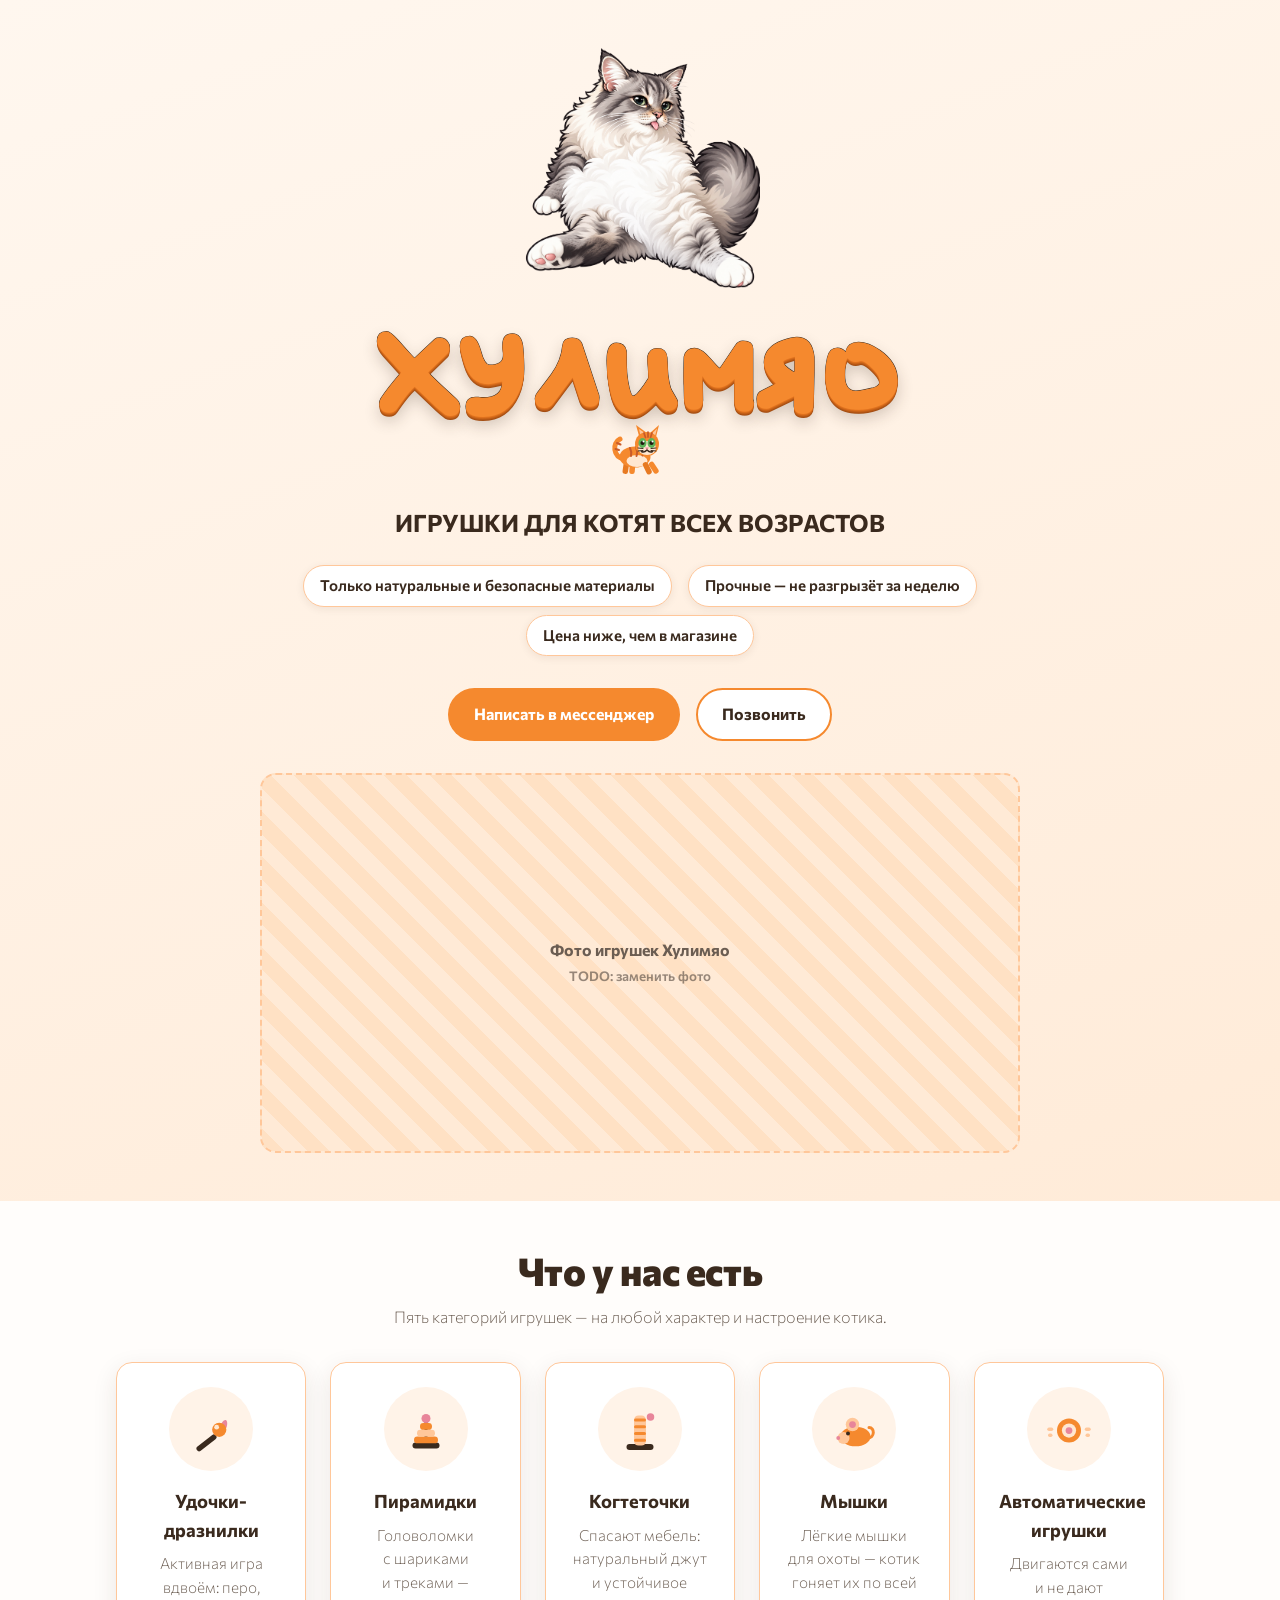
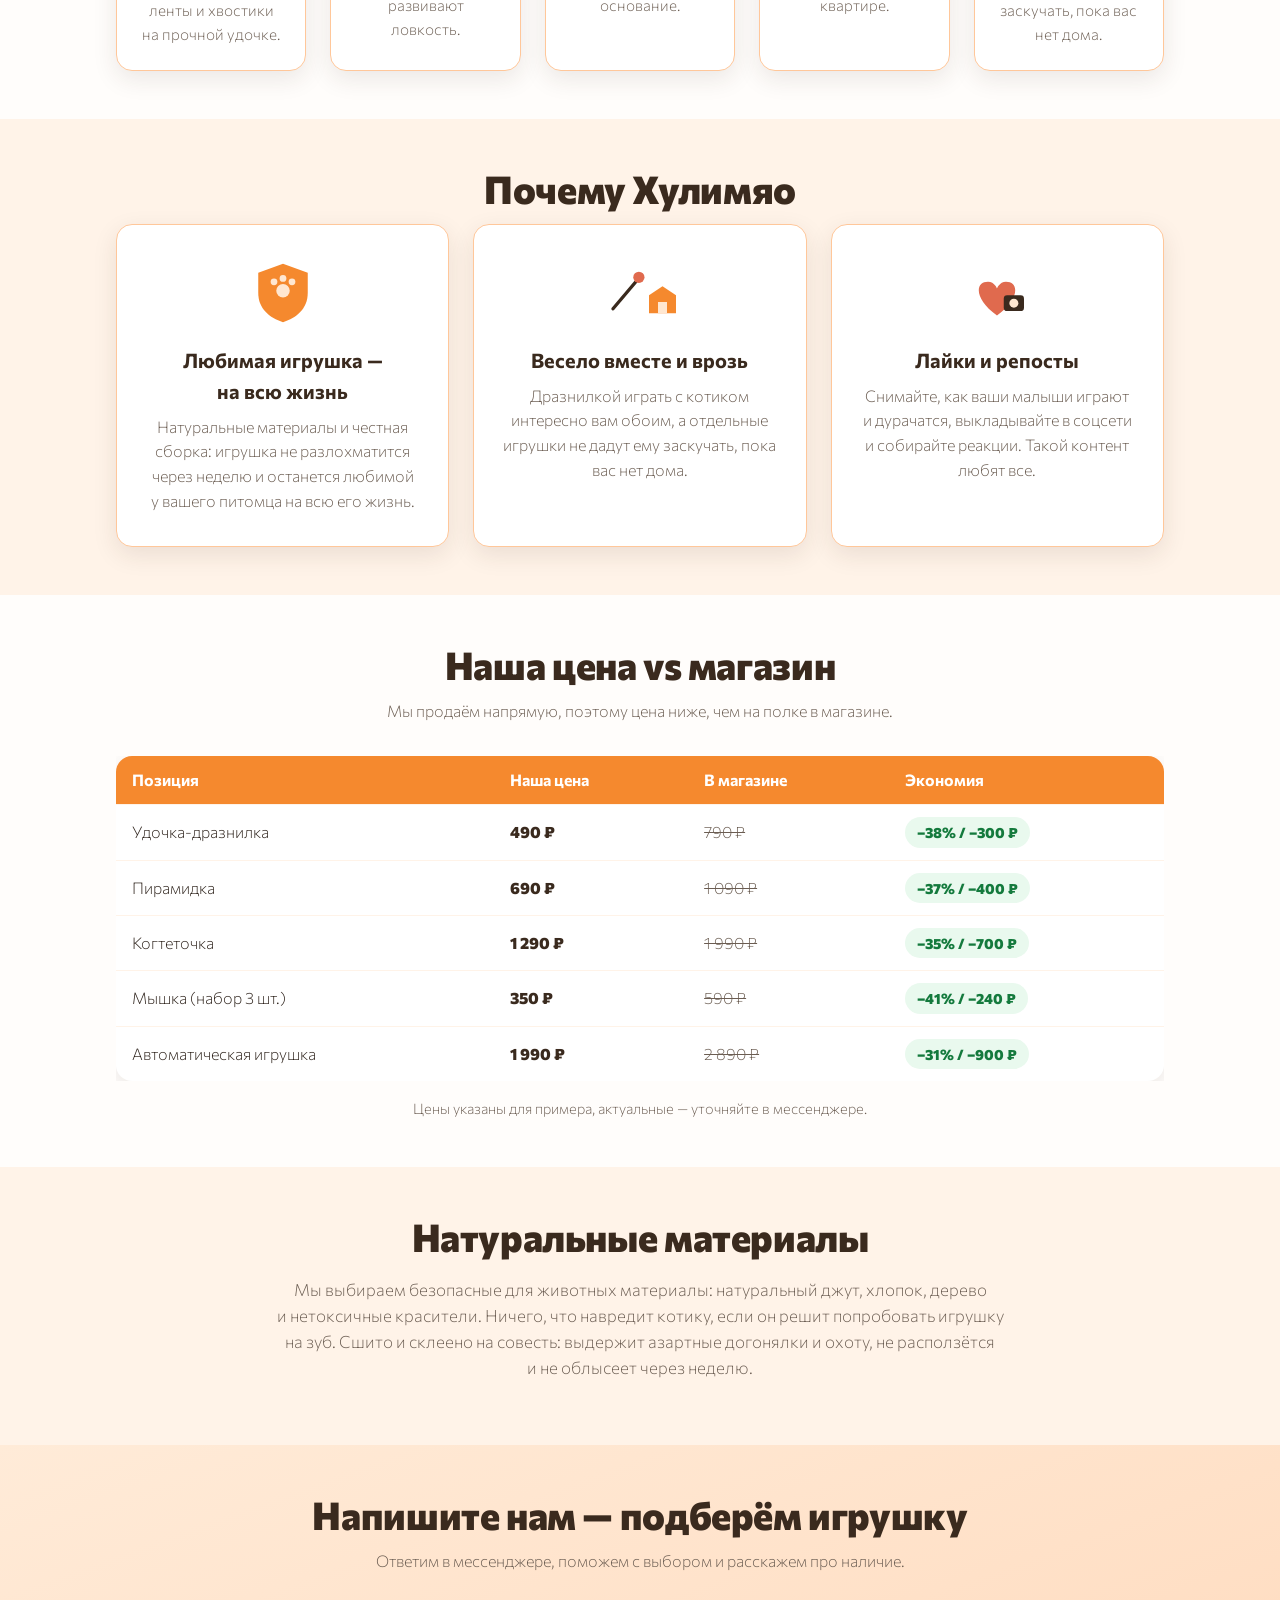
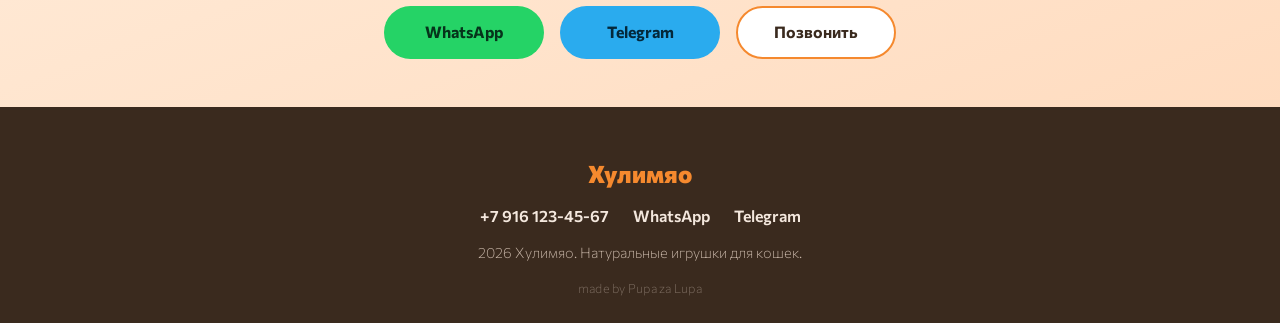
==== landing/index.html @ ea08b177 "Лендинг: чинка моргания, тексты, стильные иконки игрушек - Моргание котёнка: перевожу глаза на trans" ====
<!DOCTYPE html>
<html lang="ru">
<head>
  <meta charset="UTF-8">
  <meta name="viewport" content="width=device-width, initial-scale=1.0">
  <title>Хулимяо — натуральные игрушки для кошек</title>
  <meta name="description" content="Хулимяо — игрушки для кошек из натуральных материалов: прочные, безопасные и дешевле, чем в магазине.">
  <link rel="preconnect" href="https://fonts.googleapis.com">
  <link rel="preconnect" href="https://fonts.gstatic.com" crossorigin>
  <!-- Google Fonts с обязательным фолбэком в CSS. Если не загрузятся — вёрстка не ломается.
       Commissioner — основной текст сайта: база ExtraLight (200), плюс
       400/600/700/800 для кнопок, заголовков, бейджей и фолбэка логотипа
       (иерархия; 800 уже используется в стилях — грузим настоящий вес, а не
       фейк-болд). Полная кириллица.
       Шрифт логотипа (Overdoze Sans) самохостится через @font-face в styles.css. -->
  <link href="https://fonts.googleapis.com/css2?family=Commissioner:wght@200;400;600;700;800&display=swap" rel="stylesheet">
  <link rel="stylesheet" href="styles.css">
</head>
<body>

  <!-- ==================== HEADER / HERO ==================== -->
  <header class="hero" id="top">
    <div class="container">

      <!-- Логотип: знак-кот (SVG) над названием, по центру, вверху.
           Серо-белый пушистый длинношёрстный кот по мотивам фото:
           зелёные глаза, розовый нос, язычок, пушистый хвост. -->
      <a class="logo" href="#top" aria-label="Хулимяо, на главную">
        <img class="logo-mark" src="assets/logo.png"
             alt="Хулимяо — пушистый кот" width="240" height="240">
        <!-- Визуально капсом делает text-transform в CSS; в DOM — обычный
             регистр, чтобы скринридеры читали слово, а не по буквам. -->
        <h1 class="logo-word">Хулимяо</h1>
      </a>

      <p class="hero__lead">Игрушки для&nbsp;котят всех возрастов</p>

      <ul class="hero__usp" aria-label="Наши преимущества">
        <li>Только натуральные и&nbsp;безопасные материалы</li>
        <li>Прочные&nbsp;— не&nbsp;разгрызёт за&nbsp;неделю</li>
        <li>Цена ниже, чем в&nbsp;магазине</li>
      </ul>

      <div class="cta-row">
        <!-- Базовый href — рабочий фолбэк; JS добавит префилл-текст из CONTACTS. -->
        <a class="btn btn--primary" data-contact="whatsapp"
           href="https://wa.me/79161234567"
           target="_blank" rel="noopener noreferrer">Написать в&nbsp;мессенджер</a>
        <a class="btn btn--ghost" data-contact="phone" href="tel:+79161234567">Позвонить</a>
      </div>

      <!-- Визуал-плейсхолдер. TODO: заменить фото -->
      <div class="hero__visual" role="img" aria-label="Фото игрушек Хулимяо (плейсхолдер)">
        <span>Фото игрушек Хулимяо<br><small>TODO: заменить фото</small></span>
      </div>

    </div>
  </header>

  <main>

    <!-- ==================== КАТЕГОРИИ ==================== -->
    <section id="categories" class="section">
      <div class="container">
        <h2 class="section__title">Что у&nbsp;нас есть</h2>
        <p class="section__lead">Пять категорий игрушек&nbsp;— на&nbsp;любой характер и&nbsp;настроение котика.</p>

        <div class="cards">
          <article class="card">
            <div class="card__media" role="img" aria-label="Удочки-дразнилки (плейсхолдер)">
              <svg viewBox="0 0 64 64" aria-hidden="true" focusable="false">
                <!-- рукоять-удочка -->
                <rect x="10" y="47" width="32" height="7" rx="3.5" fill="#3A2A1E" transform="rotate(-38 26 50.5)"/>
                <!-- пёрышко -->
                <path d="M43 32 C47 17 56 16 53 29 C51 35 46 35 43 32 Z" fill="#E8859A"/>
                <!-- пушистый помпон -->
                <circle cx="43" cy="33" r="9.5" fill="#F5892E"/>
                <circle cx="39.5" cy="29.5" r="3.2" fill="#FFE7D1"/>
              </svg>
            </div>
            <h3 class="card__title">Удочки-дразнилки</h3>
            <p class="card__text">Активная игра вдвоём: перо, ленты и&nbsp;хвостики на&nbsp;прочной удочке.</p>
          </article>

          <article class="card">
            <div class="card__media" role="img" aria-label="Пирамидки (плейсхолдер)">
              <svg viewBox="0 0 64 64" aria-hidden="true" focusable="false">
                <!-- основание и штырёк -->
                <rect x="14" y="50" width="36" height="8" rx="4" fill="#3A2A1E"/>
                <rect x="30" y="16" width="4" height="36" rx="2" fill="#3A2A1E"/>
                <!-- кольца снизу вверх -->
                <rect x="16" y="42" width="32" height="9" rx="4.5" fill="#F5892E"/>
                <rect x="20" y="33" width="24" height="9" rx="4.5" fill="#FFC79A"/>
                <rect x="24" y="24" width="16" height="9" rx="4.5" fill="#F5892E"/>
                <!-- шарик-макушка -->
                <circle cx="32" cy="18" r="6" fill="#E8859A"/>
              </svg>
            </div>
            <h3 class="card__title">Пирамидки</h3>
            <p class="card__text">Головоломки с&nbsp;шариками и&nbsp;треками&nbsp;— развивают ловкость.</p>
          </article>

          <article class="card">
            <div class="card__media" role="img" aria-label="Когтеточки (плейсхолдер)">
              <svg viewBox="0 0 64 64" aria-hidden="true" focusable="false">
                <!-- основание -->
                <rect x="14" y="52" width="36" height="8" rx="4" fill="#3A2A1E"/>
                <!-- столбик -->
                <rect x="24" y="14" width="16" height="40" rx="6" fill="#FFC79A"/>
                <!-- обмотка джутом -->
                <rect x="24" y="18" width="16" height="4" rx="2" fill="#F5892E"/>
                <rect x="24" y="27" width="16" height="4" rx="2" fill="#F5892E"/>
                <rect x="24" y="36" width="16" height="4" rx="2" fill="#F5892E"/>
                <rect x="24" y="45" width="16" height="4" rx="2" fill="#F5892E"/>
                <!-- игрушка-шарик сверху -->
                <circle cx="46" cy="16" r="5" fill="#E8859A"/>
              </svg>
            </div>
            <h3 class="card__title">Когтеточки</h3>
            <p class="card__text">Спасают мебель: натуральный джут и&nbsp;устойчивое основание.</p>
          </article>

          <article class="card">
            <div class="card__media" role="img" aria-label="Мышки (плейсхолдер)">
              <svg viewBox="0 0 64 64" aria-hidden="true" focusable="false">
                <!-- хвост -->
                <path d="M50 44 C60 44 60 30 52 30" fill="none" stroke="#F5892E" stroke-width="4" stroke-linecap="round"/>
                <!-- тельце -->
                <ellipse cx="34" cy="42" rx="20" ry="13" fill="#F5892E"/>
                <!-- мордочка -->
                <circle cx="18" cy="44" r="8" fill="#FFC79A"/>
                <!-- ушко -->
                <circle cx="30" cy="26" r="9" fill="#FFC79A"/>
                <circle cx="30" cy="26" r="4.5" fill="#E8859A"/>
                <!-- глаз и нос -->
                <circle cx="24" cy="38" r="2.6" fill="#3A2A1E"/>
                <circle cx="11" cy="44" r="2.6" fill="#E8859A"/>
              </svg>
            </div>
            <h3 class="card__title">Мышки</h3>
            <p class="card__text">Лёгкие мышки для&nbsp;охоты&nbsp;— котик гоняет их&nbsp;по&nbsp;всей квартире.</p>
          </article>

          <article class="card">
            <div class="card__media" role="img" aria-label="Автоматические игрушки (плейсхолдер)">
              <svg viewBox="0 0 64 64" aria-hidden="true" focusable="false">
                <!-- линии движения слева и справа — диск в центре -->
                <rect x="3" y="30" width="8" height="4.5" rx="2.25" fill="#FFC79A"/>
                <rect x="4" y="38" width="6" height="4.5" rx="2.25" fill="#FFC79A"/>
                <rect x="53" y="30" width="8" height="4.5" rx="2.25" fill="#FFC79A"/>
                <rect x="54" y="38" width="6" height="4.5" rx="2.25" fill="#FFC79A"/>
                <!-- самокатный диск с кнопкой -->
                <circle cx="32" cy="34" r="16" fill="#F5892E"/>
                <circle cx="32" cy="34" r="9.5" fill="#FFE7D1"/>
                <circle cx="32" cy="34" r="4.5" fill="#E8859A"/>
              </svg>
            </div>
            <h3 class="card__title">Автоматические игрушки</h3>
            <p class="card__text">Двигаются сами и&nbsp;не&nbsp;дают заскучать, пока вас нет дома.</p>
          </article>
        </div>
      </div>
    </section>

    <!-- ==================== ПОЧЕМУ ХУЛИМЯО (УТП) ==================== -->
    <section id="usp" class="section section--tint">
      <div class="container">
        <h2 class="section__title">Почему Хулимяо</h2>

        <div class="why-cards">
          <article class="why-card">
            <div class="why-card__icon" role="img" aria-label="Щит с лапкой (плейсхолдер)">
              <svg viewBox="0 0 64 64" aria-hidden="true" focusable="false">
                <path d="M32 6 L54 14 V32 C54 46 44 54 32 58 C20 54 10 46 10 32 V14 Z" fill="#F5892E"/>
                <circle cx="32" cy="30" r="6" fill="#FFE7D1"/>
                <circle cx="24" cy="22" r="3" fill="#FFE7D1"/>
                <circle cx="32" cy="19" r="3" fill="#FFE7D1"/>
                <circle cx="40" cy="22" r="3" fill="#FFE7D1"/>
              </svg>
            </div>
            <h3 class="why-card__title">Любимая игрушка&nbsp;— на&nbsp;всю жизнь</h3>
            <p class="why-card__text">Натуральные материалы и&nbsp;честная сборка: игрушка не&nbsp;разлохматится через неделю и&nbsp;останется любимой у&nbsp;вашего питомца на&nbsp;всю его жизнь.</p>
          </article>

          <article class="why-card">
            <div class="why-card__icon" role="img" aria-label="Удочка и домик (плейсхолдер)">
              <svg viewBox="0 0 64 64" aria-hidden="true" focusable="false">
                <line x1="8" y1="46" x2="30" y2="20" stroke="#3A2A1E" stroke-width="3" stroke-linecap="round"/>
                <circle cx="31" cy="18" r="5" fill="#E06A4E"/>
                <path d="M40 50 V34 L52 26 L64 34 V50 Z" fill="#F5892E"/>
                <rect x="48" y="40" width="8" height="10" fill="#FFE7D1"/>
              </svg>
            </div>
            <h3 class="why-card__title">Весело вместе и&nbsp;врозь</h3>
            <p class="why-card__text">Дразнилкой играть с&nbsp;котиком интересно вам обоим, а&nbsp;отдельные игрушки не&nbsp;дадут ему заскучать, пока вас нет дома.</p>
          </article>

          <article class="why-card">
            <div class="why-card__icon" role="img" aria-label="Сердечко и камера (плейсхолдер)">
              <svg viewBox="0 0 64 64" aria-hidden="true" focusable="false">
                <path d="M32 52 C12 38 12 22 24 22 C30 22 32 28 32 28 C32 28 34 22 40 22 C52 22 52 38 32 52 Z" fill="#E06A4E"/>
                <rect x="38" y="34" width="18" height="14" rx="3" fill="#3A2A1E"/>
                <circle cx="47" cy="41" r="4" fill="#FFE7D1"/>
              </svg>
            </div>
            <h3 class="why-card__title">Лайки и&nbsp;репосты</h3>
            <p class="why-card__text">Снимайте, как ваши малыши играют и&nbsp;дурачатся, выкладывайте в&nbsp;соцсети и&nbsp;собирайте реакции. Такой контент любят все.</p>
          </article>
        </div>
      </div>
    </section>

    <!-- ==================== СРАВНЕНИЕ ЦЕН ==================== -->
    <section id="prices" class="section">
      <div class="container">
        <h2 class="section__title">Наша цена vs&nbsp;магазин</h2>
        <p class="section__lead">Мы&nbsp;продаём напрямую, поэтому цена ниже, чем на&nbsp;полке в&nbsp;магазине.</p>

        <div class="price-wrap">
          <table class="price-table" id="price-table">
            <thead>
              <tr>
                <th scope="col">Позиция</th>
                <th scope="col">Наша цена</th>
                <th scope="col">В&nbsp;магазине</th>
                <th scope="col">Экономия</th>
              </tr>
            </thead>
            <tbody id="price-body">
              <!-- Строки наполняет JS из массива PRICES -->
            </tbody>
          </table>
        </div>

        <!-- Приписку легко убрать одной строкой, когда цены подтвердят. TODO: подтвердить цены -->
        <p class="price-note" id="price-note">Цены указаны для&nbsp;примера, актуальные&nbsp;— уточняйте в&nbsp;мессенджере.</p>
      </div>
    </section>

    <!-- ==================== ДОВЕРИЕ / МАТЕРИАЛЫ ==================== -->
    <section id="about" class="section section--tint">
      <div class="container about">
        <h2 class="section__title">Натуральные материалы</h2>
        <p class="about__text">Мы&nbsp;выбираем безопасные для&nbsp;животных материалы: натуральный джут, хлопок, дерево и&nbsp;нетоксичные красители. Ничего, что&nbsp;навредит котику, если он&nbsp;решит попробовать игрушку на&nbsp;зуб. Сшито и&nbsp;склеено на&nbsp;совесть: выдержит азартные догонялки и&nbsp;охоту, не&nbsp;расползётся и&nbsp;не&nbsp;облысеет через неделю.</p>
      </div>
    </section>

    <!-- ==================== КОНТАКТЫ / ФИНАЛЬНЫЙ CTA ==================== -->
    <section id="contacts" class="section section--cta">
      <div class="container">
        <h2 class="section__title">Напишите нам&nbsp;— подберём игрушку</h2>
        <p class="section__lead">Ответим в&nbsp;мессенджере, поможем с&nbsp;выбором и&nbsp;расскажем про&nbsp;наличие.</p>

        <div class="cta-row cta-row--big">
          <a class="btn btn--wa" data-contact="whatsapp"
             href="https://wa.me/79161234567"
             target="_blank" rel="noopener noreferrer">WhatsApp</a>
          <a class="btn btn--tg" data-contact="telegram"
             href="https://t.me/hulimyao" target="_blank" rel="noopener noreferrer">Telegram</a>
          <a class="btn btn--ghost" data-contact="phone" href="tel:+79161234567">Позвонить</a>
        </div>
      </div>
    </section>

  </main>

  <!-- ==================== ФУТЕР ==================== -->
  <footer class="footer">
    <div class="container">
      <p class="footer__brand">Хулимяо</p>
      <p class="footer__contacts">
        <a data-contact="phone" href="tel:+79161234567">+7&nbsp;916&nbsp;123-45-67</a>
        <a data-contact="whatsapp" href="https://wa.me/79161234567" target="_blank" rel="noopener noreferrer">WhatsApp</a>
        <a data-contact="telegram" href="https://t.me/hulimyao" target="_blank" rel="noopener noreferrer">Telegram</a>
      </p>
      <p class="footer__copy"><span id="footer-year">2026</span> Хулимяо. Натуральные игрушки для&nbsp;кошек.</p>
      <p class="footer__sign">made by Pupa za Lupa</p>
    </div>
  </footer>

  <!-- Мобильная липкая кнопка мессенджера (только на touch/узких экранах через CSS) -->
  <a class="fab" data-contact="whatsapp"
     href="https://wa.me/79161234567"
     target="_blank" rel="noopener noreferrer" aria-label="Написать в WhatsApp">
    <svg viewBox="0 0 24 24" aria-hidden="true" focusable="false" width="26" height="26">
      <path fill="currentColor" d="M12 2a10 10 0 0 0-8.6 15l-1.3 4.8 4.9-1.3A10 10 0 1 0 12 2Zm0 18a8 8 0 0 1-4.1-1.1l-.3-.2-2.9.8.8-2.8-.2-.3A8 8 0 1 1 12 20Zm4.4-5.9c-.2-.1-1.4-.7-1.6-.8-.2-.1-.4-.1-.5.1l-.7.9c-.1.2-.3.2-.5.1a6.5 6.5 0 0 1-3.2-2.8c-.2-.4.2-.4.6-1.2.1-.1 0-.3 0-.4l-.7-1.7c-.2-.5-.4-.4-.5-.4h-.5c-.2 0-.4.1-.7.3-.9.9-.9 2.2-.9 2.3.1 1.5 1.1 2.9 2.5 4a9 9 0 0 0 3.6 1.6c1.7.3 2.2 0 2.6-.2.4-.2 1.1-.9 1.2-1.3.1-.4.1-.7 0-.8l-.5-.3Z"/>
    </svg>
  </a>

  <!-- ==================== СЛОЙ КУРСОРА-ФИШКИ (декоративный) ==================== -->
  <div id="laser-dot" aria-hidden="true"></div>
  <div id="cat" aria-hidden="true">
    <!-- Риггованный котёнок: части — отдельные группы с собственными
         transform-origin (заданы в styles.css). Позу/движение частей задают
         @keyframes по классам состояния; флип — на .cat-svg, чтобы не
         конфликтовать с внутренними анимациями на .cat-rig. Котёнок по
         умолчанию смотрит вправо. -->
    <svg class="cat-svg" viewBox="0 0 120 120" width="60" height="60" aria-hidden="true" focusable="false">
      <g class="cat-rig">
        <!-- ХВОСТ (за телом), основание у корпуса -->
        <g class="cat-tail">
          <path d="M28 78 C6 74 4 46 20 38" stroke="#F5892E" stroke-width="10" fill="none" stroke-linecap="round"/>
          <path d="M14 46 l7 3 M11 58 l7 2" stroke="#C85A2A" stroke-width="4" fill="none" stroke-linecap="round"/>
        </g>

        <!-- ЗАДНИЕ ЛАПЫ (за телом) -->
        <rect class="cat-leg cat-leg--bl" x="28" y="82" width="11" height="26" rx="5" fill="#E77A22"/>
        <rect class="cat-leg cat-leg--br" x="40" y="82" width="11" height="26" rx="5" fill="#F5892E"/>

        <!-- ТЕЛО + кремовый живот + полоски -->
        <g class="cat-body">
          <ellipse cx="50" cy="74" rx="31" ry="21" fill="#F5892E"/>
          <ellipse cx="54" cy="82" rx="21" ry="12" fill="#FFE7D1"/>
          <path d="M40 56 q4 8 2 16 M52 54 q4 9 1 18 M64 56 q3 8 1 15"
                stroke="#C85A2A" stroke-width="4" fill="none" stroke-linecap="round"/>
        </g>

        <!-- ПЕРЕДНИЕ ЛАПЫ (перед телом) -->
        <rect class="cat-leg cat-leg--fl" x="62" y="82" width="11" height="26" rx="5" fill="#E77A22"/>
        <rect class="cat-leg cat-leg--fr" x="73" y="82" width="11" height="26" rx="5" fill="#F5892E"/>

        <!-- ГОЛОВА: уши, мордочка, глаза, нос, усы -->
        <g class="cat-head">
          <!-- уши -->
          <path d="M58 32 L52 10 L74 26 Z" fill="#F5892E"/>
          <path d="M80 26 L98 10 L92 34 Z" fill="#F5892E"/>
          <path d="M61 31 L58 18 L71 27 Z" fill="#FFC79A"/>
          <path d="M83 28 L94 17 L90 32 Z" fill="#FFC79A"/>
          <!-- череп -->
          <circle cx="74" cy="48" r="24" fill="#F5892E"/>
          <!-- полоски на лбу -->
          <path d="M68 26 l3 9 M76 24 l0 10 M84 26 l-3 9"
                stroke="#C85A2A" stroke-width="3.5" fill="none" stroke-linecap="round"/>
          <!-- кремовая мордочка -->
          <ellipse cx="74" cy="56" rx="18" ry="14" fill="#FFE7D1"/>
          <!-- глаза (зелёные), группа целиком мигает -->
          <g class="cat-eye cat-eye--l">
            <ellipse cx="65" cy="46" rx="8" ry="10" fill="#5FB35A"/>
            <circle cx="65" cy="46" r="4.2" fill="#20180F"/>
            <circle cx="67" cy="42.8" r="2" fill="#FFFFFF"/>
          </g>
          <g class="cat-eye cat-eye--r">
            <ellipse cx="83" cy="46" rx="8" ry="10" fill="#5FB35A"/>
            <circle cx="83" cy="46" r="4.2" fill="#20180F"/>
            <circle cx="85" cy="42.8" r="2" fill="#FFFFFF"/>
          </g>
          <!-- нос -->
          <path d="M70 55 L78 55 L74 60 Z" fill="#E8859A"/>
          <!-- пасть с улыбкой -->
          <path d="M74 60 q-6 6 -11 3 M74 60 q6 6 11 3"
                stroke="#3A2A1E" stroke-width="3" fill="none" stroke-linecap="round"/>
          <!-- усы -->
          <g stroke="#3A2A1E" stroke-width="2" stroke-linecap="round">
            <line x1="56" y1="56" x2="66" y2="57"/>
            <line x1="56" y1="62" x2="66" y2="61"/>
            <line x1="92" y1="56" x2="82" y2="57"/>
            <line x1="92" y1="62" x2="82" y2="61"/>
          </g>
        </g>
      </g>
    </svg>
  </div>

  <script src="script.js"></script>
</body>
</html>
---- landing/styles.css ----
/* ============================================================
   Хулимяо — стили лендинга
   Вид, раскладка, адаптив и декларативные (@keyframes) анимации.
   Координаты курсора/котёнка и переключение состояний — в script.js.
   ============================================================ */

:root {
  /* --- Палитра: единый оранжево-кремовый бренд, один акцент (--brand) --- */
  --brand: #F5892E;        /* рыжий бренда — единственный акцент */
  --brand-dark: #3A2A1E;   /* тёмный текст / обводки */
  --brand-nose: #E06A4E;
  --cream: #FFE7D1;
  --cream-2: #FFC79A;
  /* Тёплый кремовый градиент-рамп для hero и финального CTA */
  --cream-hi: #FFF7EF;
  --cream-mid: #FFEBD8;
  --cream-lo: #FFDCC0;
  --bg: #FFFDFB;
  --bg-tint: #FFF3E8;
  --text: #2B2019;
  --muted: #6B5D52;
  --white: #ffffff;

  /* --- Семантика: бейдж экономии + фирменные цвета мессенджеров --- */
  --success-bg: #E9F9EE;
  --success-ink: #147A3D;
  --wa: #25D366;
  --wa-ink: #06331B;
  --tg: #2AABEE;
  --tg-ink: #04283A;

  /* --- Цвета футера (на тёмном --brand-dark) --- */
  --footer-text: #F3E7DD;
  --footer-muted: #C8B6A8;
  --footer-faint: #7E6E62;

  /* --- Шкала радиусов --- */
  --radius-sm: 10px;
  --radius-md: 16px;   /* карточки, таблица, hero-визуал */
  --radius-pill: 999px;

  /* --- Мягкие тени (тёмная непрозрачность ≤0.12, ≤2 слоёв) --- */
  --shadow-sm: 0 2px 8px rgba(58, 42, 30, 0.08);
  --shadow-md: 0 8px 24px rgba(58, 42, 30, 0.10);
  --shadow-lg: 0 16px 40px rgba(58, 42, 30, 0.12);
  --shadow: var(--shadow-md);   /* совместимость со старыми ссылками */

  /* --- Шкала отступов 4/8/12/16/24/32/48 --- */
  --space-1: 4px;
  --space-2: 8px;
  --space-3: 12px;
  --space-4: 16px;
  --space-5: 24px;
  --space-6: 32px;
  --space-7: 48px;

  /* --- Переходы: конкретные свойства (без transition: all) --- */
  --transition-fast: 160ms ease-out;

  --max: 1080px;
  --font: "Commissioner", -apple-system, "Segoe UI", Roboto, sans-serif;
}

/* Логотип «Хулимяо» — самохостим Overdoze Sans (файл на месте:
   assets/fonts/overdozesans.otf). Кириллический фолбэк из .logo-word
   остаётся как страховка. */
@font-face {
  font-family: "Overdoze Sans";
  src: url("assets/fonts/overdozesans.otf") format("opentype");
  font-weight: 400 900;
  font-display: swap;
}

*, *::before, *::after { box-sizing: border-box; }

html { scroll-behavior: smooth; }

body {
  margin: 0;
  font-family: var(--font);
  font-weight: 200;              /* Commissioner ExtraLight — база */
  color: var(--text);
  background: var(--bg);
  line-height: 1.55;
  -webkit-font-smoothing: antialiased;
}

/* Скрываем нативный курсор только когда фича активна (класс ставит JS). */
body.cursor-fx { cursor: none; }
/* Внутри активной фичи интерактив тоже без системного курсора (котёнок рисует сам). */
body.cursor-fx a,
body.cursor-fx button { cursor: none; }

img, svg { max-width: 100%; }

a { color: inherit; }

/* Видимый фокус с клавиатуры для всех ссылок; оранжевый читается и на кремовом,
   и на тёмном фоне. Кнопки и футер уточняют цвет обводки ниже. */
a:focus-visible {
  outline: 3px solid var(--brand);
  outline-offset: 3px;
  border-radius: var(--radius-sm);
}

.container {
  width: 100%;
  max-width: var(--max);
  margin: 0 auto;
  padding: 0 var(--space-4);
}

/* ---------- Типографика заголовков ---------- */
h1, h2, h3 { text-wrap: balance; }
p { text-wrap: pretty; }

.section { padding: var(--space-7) 0; }
.section--tint { background: var(--bg-tint); }
.section__title {
  font-size: clamp(1.6rem, 4vw, 2.4rem);
  font-weight: 800;
  line-height: 1.15;
  letter-spacing: -0.01em;
  text-align: center;
  margin: 0 0 var(--space-3);
  color: var(--brand-dark);
}
.section__lead {
  text-align: center;
  color: var(--muted);
  max-width: 640px;
  margin: 0 auto var(--space-6);
}

/* ============================================================
   HERO / HEADER
   ============================================================ */
.hero {
  background: linear-gradient(160deg, var(--cream-hi) 0%, var(--cream-mid) 100%);
  padding: var(--space-7) 0;
  text-align: center;
}

.logo {
  display: flex;
  flex-direction: column;
  align-items: center;
  text-decoration: none;
  gap: var(--space-2);
  margin-bottom: var(--space-4);
}
/* Знак-кот над названием — главный визуал бренда. Картинка квадратная
   (1254×1254), но кот лежит горизонтально — показываем по ширине, высота
   авто, чтобы не искажать пропорции. */
.logo-mark { display: block; width: clamp(160px, 40vw, 240px); height: auto; }

/* Логотип «ХУЛИМЯО» — чистый фирменный оранжевый + мягкая тень.
   Шрифт Overdoze Sans (самохостинг), крепкий кириллический фолбэк:
   Commissioner / Arial Black с весом 800 — без веб-шрифта название
   остаётся жирным и читаемым. */
.logo-word {
  font-family: "Overdoze Sans", "Commissioner", "Arial Black", sans-serif;
  /* ~2× крупнее по десктопу (макс 13rem = 2× прежних 6.5rem; полный кап
     достигается к ~1387px, т.е. на 1440px «ХУЛИМЯО» уже 13rem). Узкие экраны
     не крупнее прежнего: на 320px min 3.2rem=51.2px < прежних 54.4px; на 360px
     15vw=54px ≈ прежний эффективный размер (54.4px), который не переполнял. */
  font-size: clamp(3.2rem, 15vw, 13rem);
  /* Страховка: «ХУЛИМЯО» — один неразрывный токен без line-height-переносов;
     overflow-wrap не даёт ему вызвать горизонтальный скролл даже при широком
     display-шрифте — в крайнем случае перенесётся, а не вылезет за край. */
  overflow-wrap: anywhere;
  font-weight: 800;
  text-transform: uppercase;
  letter-spacing: .01em;
  line-height: 1;
  margin: 0;
  /* Чистый оранжевый — без градиент-клипа. */
  color: var(--brand);
  /* Тонкая тёмная обводка ради читаемости на кремовом hero (1px, не «объём»). */
  -webkit-text-stroke: 1px var(--brand-dark);
  paint-order: stroke fill;
  /* Деликатный «пряничный» объём: короткая экструзия в тёмно-оранжевой
     гамме (не чёрной) + одна мягкая размытая опорная тень. */
  text-shadow:
    0 1px 0 #E0721E,
    0 2px 0 #CC6519,
    0 3px 0 #B85916,
    0 4px 0 #A44E13,
    0 8px 16px rgba(58, 42, 30, .24);
}

.hero__lead {
  font-size: clamp(1.1rem, 2.6vw, 1.5rem);
  font-weight: 700;
  color: var(--brand-dark);
  max-width: 720px;
  margin: 0 auto var(--space-5);
  text-transform: uppercase;
}

.hero__usp {
  list-style: none;
  padding: 0;
  margin: 0 auto var(--space-6);
  display: flex;
  flex-wrap: wrap;
  justify-content: center;
  gap: var(--space-2) var(--space-4);
  max-width: 760px;
}
.hero__usp li {
  background: var(--white);
  border: 1px solid var(--cream-2);
  border-radius: var(--radius-pill);
  padding: var(--space-2) var(--space-4);
  font-size: .95rem;
  font-weight: 600;
  color: var(--brand-dark);
  box-shadow: var(--shadow-sm);
}

.hero__visual {
  margin: var(--space-6) auto 0;
  max-width: 760px;
  aspect-ratio: 16 / 8;
  border-radius: var(--radius-md);
  background:
    repeating-linear-gradient(45deg, #FFE1C4 0 16px, #FFEAD6 16px 32px);
  border: 2px dashed var(--cream-2);
  display: flex;
  align-items: center;
  justify-content: center;
  color: var(--muted);
  font-weight: 700;
  text-align: center;
}
.hero__visual small { font-weight: 600; opacity: .7; }

/* ============================================================
   КНОПКИ
   ============================================================ */
.cta-row {
  display: flex;
  flex-wrap: wrap;
  justify-content: center;
  gap: var(--space-4);
}
.cta-row--big { margin-top: var(--space-2); }

.btn {
  display: inline-flex;
  align-items: center;
  justify-content: center;
  min-height: 48px;
  padding: var(--space-3) var(--space-5);
  border-radius: var(--radius-pill);
  font-weight: 700;
  font-size: 1rem;
  text-decoration: none;
  border: 2px solid transparent;
  transition: transform var(--transition-fast),
              box-shadow var(--transition-fast),
              background-color var(--transition-fast);
}
.btn:hover { transform: translateY(-2px); box-shadow: var(--shadow-md); }
.btn:active { transform: translateY(0); box-shadow: var(--shadow-sm); }
.btn:focus-visible { outline: 3px solid var(--brand-dark); outline-offset: 2px; }

.btn--primary { background: var(--brand); color: var(--white); }
.btn--ghost {
  background: var(--white);
  color: var(--brand-dark);
  border-color: var(--brand);
}
.btn--wa { background: var(--wa); color: var(--wa-ink); }
.btn--tg { background: var(--tg); color: var(--tg-ink); }

.cta-row--big .btn { min-width: 160px; }

/* ============================================================
   КАРТОЧКИ КАТЕГОРИЙ
   ============================================================ */
.cards {
  display: grid;
  grid-template-columns: repeat(auto-fit, minmax(180px, 1fr));
  gap: var(--space-5);
}
.card {
  background: var(--white);
  border: 1px solid var(--cream-2);
  border-radius: var(--radius-md);
  padding: var(--space-5);
  text-align: center;
  box-shadow: var(--shadow-md);
}
.card__media {
  width: 84px;
  height: 84px;
  margin: 0 auto var(--space-4);
  border-radius: 50%;
  background: var(--bg-tint);
  display: flex;
  align-items: center;
  justify-content: center;
}
.card__media svg { width: 48px; height: 48px; }
.card__title { margin: 0 0 var(--space-2); font-size: 1.15rem; color: var(--brand-dark); }
.card__text { margin: 0; color: var(--muted); font-size: .95rem; }

/* ============================================================
   ПОЧЕМУ ХУЛИМЯО (3 блока)
   ============================================================ */
.why-cards {
  display: grid;
  grid-template-columns: repeat(3, 1fr);
  gap: var(--space-5);
}
.why-card {
  background: var(--white);
  border: 1px solid var(--cream-2);
  border-radius: var(--radius-md);
  padding: var(--space-6) var(--space-5);
  text-align: center;
  box-shadow: var(--shadow-md);
}
.why-card__icon {
  width: 72px;
  height: 72px;
  margin: 0 auto var(--space-4);
}
.why-card__title { font-size: 1.25rem; color: var(--brand-dark); margin: 0 0 var(--space-2); }
.why-card__text { margin: 0; color: var(--muted); }

/* ============================================================
   БЛОК ЦЕН
   ============================================================ */
.price-wrap { overflow-x: auto; }
.price-table {
  width: 100%;
  border-collapse: collapse;
  background: var(--white);
  border-radius: var(--radius-md);
  overflow: hidden;
  box-shadow: var(--shadow-md);
  min-width: 460px;
}
.price-table th,
.price-table td {
  padding: var(--space-3) var(--space-4);
  text-align: left;
  border-bottom: 1px solid var(--bg-tint);
}
.price-table thead th {
  background: var(--brand);
  color: var(--white);
  font-weight: 700;
}
.price-table tbody tr:last-child td { border-bottom: none; }
.price-table .col-ours { font-weight: 800; color: var(--brand-dark); }
.price-table .col-offline { color: var(--muted); text-decoration: line-through; }
.price-badge {
  display: inline-block;
  background: var(--success-bg);
  color: var(--success-ink);
  font-weight: 800;
  border-radius: var(--radius-pill);
  padding: var(--space-1) var(--space-3);
  font-size: .9rem;
  white-space: nowrap;
}
.price-note {
  text-align: center;
  color: var(--muted);
  font-size: .9rem;
  margin: var(--space-4) auto 0;
  max-width: 560px;
}

/* ============================================================
   ДОВЕРИЕ
   ============================================================ */
.about { max-width: 760px; text-align: center; }
.about__text { color: var(--muted); font-size: 1.05rem; }

/* ============================================================
   ФИНАЛЬНЫЙ CTA
   ============================================================ */
.section--cta {
  background: linear-gradient(160deg, var(--cream-mid) 0%, var(--cream-lo) 100%);
}

/* ============================================================
   ФУТЕР
   ============================================================ */
.footer {
  background: var(--brand-dark);
  color: var(--footer-text);
  padding: var(--space-7) 0 var(--space-5);
  text-align: center;
}
.footer__brand { font-size: 1.5rem; font-weight: 800; color: var(--brand); margin: 0 0 var(--space-3); }
.footer__contacts {
  display: flex;
  justify-content: center;
  flex-wrap: wrap;
  gap: var(--space-2) var(--space-5);
  margin: 0 0 var(--space-3);
}
.footer__contacts a {
  color: var(--footer-text);
  text-decoration: none;
  font-weight: 600;
  transition: color var(--transition-fast);
}
.footer__contacts a:hover { color: var(--brand); text-decoration: underline; }
.footer__copy { margin: 0 0 var(--space-4); color: var(--footer-muted); font-size: .9rem; }
.footer__sign {
  margin: 0;
  color: var(--footer-faint);
  font-size: .78rem;
  letter-spacing: .02em;
}

/* ============================================================
   ЛИПКАЯ КНОПКА (FAB) — только на узких экранах
   ============================================================ */
.fab {
  position: fixed;
  right: var(--space-4);
  bottom: var(--space-4);
  width: 56px;
  height: 56px;
  border-radius: 50%;
  background: var(--wa);
  color: var(--white);
  display: none;
  align-items: center;
  justify-content: center;
  box-shadow: var(--shadow-lg);
  z-index: 900;
  transition: transform var(--transition-fast),
              box-shadow var(--transition-fast);
}
.fab:hover { transform: translateY(-2px); box-shadow: var(--shadow-lg); }
.fab:active { transform: translateY(0); box-shadow: var(--shadow-md); }
@media (max-width: 768px) {
  .fab { display: flex; }
}

/* ============================================================
   СЛОЙ КУРСОРА-ФИШКИ
   Позиции пишет JS через transform: translate3d(). По умолчанию
   элементы скрыты — JS показывает их, только когда фича активна.
   ============================================================ */
#laser-dot,
#cat {
  position: fixed;
  top: 0;
  left: 0;
  pointer-events: none;
  z-index: 9999;
  will-change: transform;
  display: none;               /* включает JS классом на body */
  transform: translate3d(-100px, -100px, 0);
}
body.cursor-fx #laser-dot,
body.cursor-fx #cat { display: block; }

/* Лазерная точка */
#laser-dot {
  width: 14px;
  height: 14px;
  margin: -7px 0 0 -7px;        /* центрируем на координате */
  border-radius: 50%;
  background: radial-gradient(circle at 50% 50%,
              #fff 0%, #ff4d3d 35%, #d1170a 70%, rgba(209,23,10,0) 100%);
  box-shadow: 0 0 8px 3px rgba(255, 61, 45, 0.75);
  animation: dot-pulse 1.1s ease-in-out infinite;
}
@keyframes dot-pulse {
  0%, 100% { box-shadow: 0 0 8px 3px rgba(255, 61, 45, 0.65); }
  50%      { box-shadow: 0 0 14px 5px rgba(255, 61, 45, 0.95); }
}
/* Точка «поймана» котёнком в IDLE — притухает под лапами. */
#laser-dot.dot--caught { opacity: 0; }

/* Котёнок: центрируем спрайт (60px) на координате. */
#cat {
  margin: -30px 0 0 -30px;
}
.cat-svg { display: block; }

/* Точки вращения частей рига. transform-box:fill-box → origin в % считается
   от собственного bbox каждой части (предсказуемо в браузерах). */
.cat-rig,
.cat-body,
.cat-head,
.cat-tail,
.cat-leg {
  transform-box: fill-box;
}
.cat-rig  { transform-origin: 50% 100%; }  /* приземистость от «пола» */
.cat-body { transform-origin: 50% 100%; }
.cat-head { transform-origin: 40% 100%; }  /* шея у низа головы */
.cat-tail { transform-origin: 100% 100%; } /* основание хвоста у корпуса */
.cat-leg  { transform-origin: 50% 0%; }    /* бедро/плечо — верх лапы */
/* Глаза мигают через scaleY. transform-box:fill-box на <g> в ряде браузеров
   даёт нулевой bbox → scale не срабатывает. Берём view-box + origin в
   координатах viewBox (0 0 120 120) по центру каждого глаза — надёжно. */
.cat-eye     { transform-box: view-box; }
.cat-eye--l  { transform-origin: 65px 46px; }
.cat-eye--r  { transform-origin: 83px 46px; }

/* Флип по направлению движения — на .cat-svg, чтобы не конфликтовал с
   внутренними анимациями частей (класс вешает JS). */
#cat.cat--flip .cat-svg { transform: scaleX(-1); }

/* --- Состояние: бежит — реальный шаговый цикл --- */
/* Диагональные пары лап в противофазе (fl+br против fr+bl). */
#cat.cat--running .cat-rig  { animation: run-body .34s ease-in-out infinite; }
#cat.cat--running .cat-head { animation: run-head .34s ease-in-out infinite; }
#cat.cat--running .cat-tail { animation: run-tail .5s ease-in-out infinite; }
#cat.cat--running .cat-leg  { animation: leg-swing .34s linear infinite; }
#cat.cat--running .cat-leg--fr,
#cat.cat--running .cat-leg--bl { animation-delay: -.17s; }
/* Большие глаза моргают и в беге (реже, чем шаг лап). */
#cat.cat--running .cat-eye  { animation: eye-blink 2.4s ease-in-out infinite; }
@keyframes leg-swing {
  0%   { rotate: 22deg; }
  50%  { rotate: -22deg; }
  100% { rotate: 22deg; }
}
@keyframes run-body {
  0%, 100% { translate: 0 0;    scale: 1 1; }
  25%      { translate: 0 -4px; scale: .98 1.02; }
  50%      { translate: 0 0;    scale: 1.02 .98; }
  75%      { translate: 0 -4px; scale: .98 1.02; }
}
@keyframes run-head {
  0%, 100% { rotate: -2deg; translate: 0 0; }
  50%      { rotate: 2deg;  translate: 0 -2px; }
}
@keyframes run-tail {
  0%, 100% { rotate: 9deg; }
  50%      { rotate: -11deg; }
}

/* --- Состояние: прыжок — дуга с фазами: присед → взлёт(stretch) → приземление --- */
#cat.cat--jumping .cat-rig {
  animation: cat-jump var(--jump-ms, 300ms) cubic-bezier(.3, 0, .4, 1) both;
}
#cat.cat--jumping .cat-leg--fl,
#cat.cat--jumping .cat-leg--fr {
  animation: jump-front var(--jump-ms, 300ms) ease-out both;
}
#cat.cat--jumping .cat-leg--bl,
#cat.cat--jumping .cat-leg--br {
  animation: jump-back var(--jump-ms, 300ms) ease-out both;
}
@keyframes cat-jump {
  0%   { translate: 0 3px;   scale: 1.12 .88; }  /* присед/замах — squash */
  15%  { translate: 0 5px;   scale: 1.14 .86; }  /* глубже присед */
  55%  { translate: 0 -24px; scale: .9 1.12; }   /* взлёт — stretch, пик дуги */
  82%  { translate: 0 -4px;  scale: 1.02 .98; }  /* снижение */
  90%  { translate: 0 0;     scale: 1.08 .92; }  /* касание точки — squash */
  100% { translate: 0 0;     scale: 1 1; }       /* осел ровно, без попа в sitting */
}
@keyframes jump-front {
  0%   { rotate: 26deg; }   /* лапы сгруппированы под телом */
  15%  { rotate: 34deg; }
  55%  { rotate: -28deg; }  /* вытянуты вперёд к точке */
  100% { rotate: -12deg; }  /* идут накрывать */
}
@keyframes jump-back {
  0%   { rotate: -24deg; }
  15%  { rotate: -34deg; }
  55%  { rotate: 26deg; }   /* оттолкнулись, вытянуты назад на взлёте */
  100% { rotate: 6deg; }
}

/* --- Состояние: сидит довольный — лапы накрыли точку + idle-петля --- */
#cat.cat--sitting .cat-body { animation: sit-breathe 3.6s ease-in-out infinite; }
#cat.cat--sitting .cat-tail { animation: sit-tail 2.6s ease-in-out infinite; }
#cat.cat--sitting .cat-eye  { animation: eye-blink 3.6s ease-in-out infinite; }
/* передние лапы сведены поверх точки, задние подобраны */
#cat.cat--sitting .cat-leg--fl { transform: rotate(-26deg) translateY(3px); }
#cat.cat--sitting .cat-leg--fr { transform: rotate(-34deg) translateY(3px); }
#cat.cat--sitting .cat-leg--bl { transform: rotate(8deg); }
#cat.cat--sitting .cat-leg--br { transform: rotate(4deg); }
@keyframes sit-breathe {
  0%, 100% { scale: 1 1; }
  50%      { scale: 1.015 1.03; }
}
@keyframes sit-tail {
  0%, 100% { rotate: 0deg; }
  15%      { rotate: -9deg; }
  30%      { rotate: 3deg; }
  45%      { rotate: -5deg; }
  60%      { rotate: 0deg; }
}
/* Большие глаза моргают: почти всё время открыты, изредка короткое
   схлопывание века через scaleY (transform-origin центр глаза, fill-box).
   Радужка+зрачок+блик сгруппированы в .cat-eye и моргают вместе.
   Общий кейфрейм для бега и покоя — разница только в длительности. */
@keyframes eye-blink {
  0%, 88% { scale: 1 1; }   /* большую часть цикла глаз открыт */
  92%     { scale: 1 .04; } /* полностью закрылся */
  97%     { scale: 1 .04; } /* держим закрытым ~120–180мс — моргание читается глазом */
  100%    { scale: 1 1; }   /* снова открыт */
}

/* Точка чуть крупнее над кликабельным (класс вешает JS). */
#laser-dot.dot--hot { scale: 1.6; }

/* Подсветка самой кнопки, на которую наведён лазер (класс вешает JS на любой
   a/button, но заметный эффект — только для настоящих кнопок .btn/.fab, чтобы
   inline-ссылки не получали прямоугольное свечение). Сильнее обычного :hover:
   свечение в цвет лазера + подъём и scale. body.cursor-fx поднимает
   специфичность выше .btn:hover, чтобы перебивала. */
body.cursor-fx .btn.laser-hot,
body.cursor-fx .fab.laser-hot {
  box-shadow:
    0 0 0 3px rgba(255, 61, 45, .5),
    0 0 20px 6px rgba(255, 61, 45, .6),
    var(--shadow);
  transform: translateY(-2px) scale(1.05);
  filter: brightness(1.06);
  transition: transform .12s ease, box-shadow .12s ease, filter .12s ease;
}

/* ============================================================
   prefers-reduced-motion — глушим все @keyframes фишки и переходы
   ============================================================ */
@media (prefers-reduced-motion: reduce) {
  html { scroll-behavior: auto; }
  #laser-dot,
  #cat .cat-rig,
  #cat .cat-body,
  #cat .cat-head,
  #cat .cat-tail,
  #cat .cat-leg,
  #cat .cat-eye {
    animation: none !important;
  }
  .btn,
  .fab,
  .footer__contacts a { transition: none; }
  /* Подсветка кнопок без резкого scale/перехода — оставляем только свечение. */
  body.cursor-fx .btn.laser-hot,
  body.cursor-fx .fab.laser-hot {
    transform: none;
    transition: none;
  }
}

/* ============================================================
   АДАПТИВ
   ============================================================ */
@media (max-width: 900px) {
  .why-cards { grid-template-columns: 1fr; max-width: 480px; margin: 0 auto; }
}
@media (max-width: 480px) {
  .section { padding: var(--space-6) 0; }
  .cta-row { flex-direction: column; align-items: stretch; }
  .cta-row .btn { width: 100%; }
  .hero__usp li { width: 100%; text-align: center; }
}
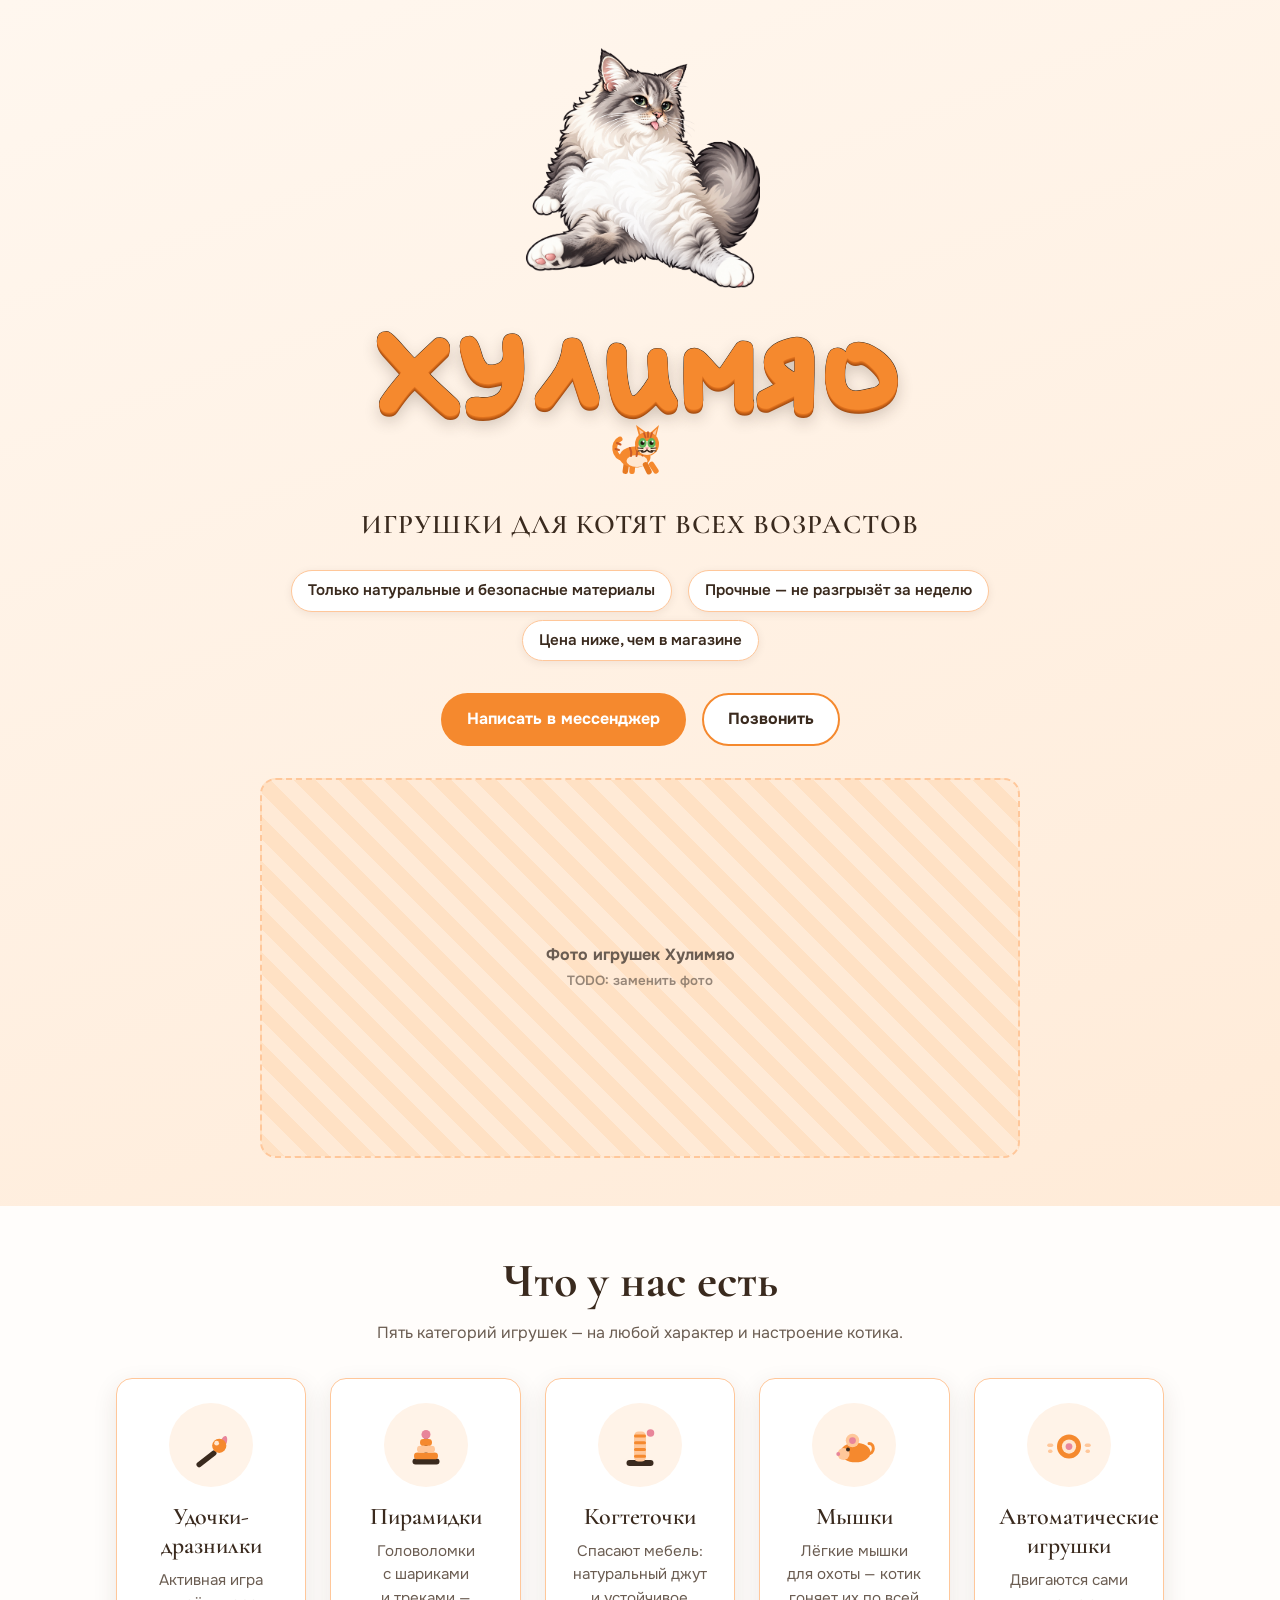
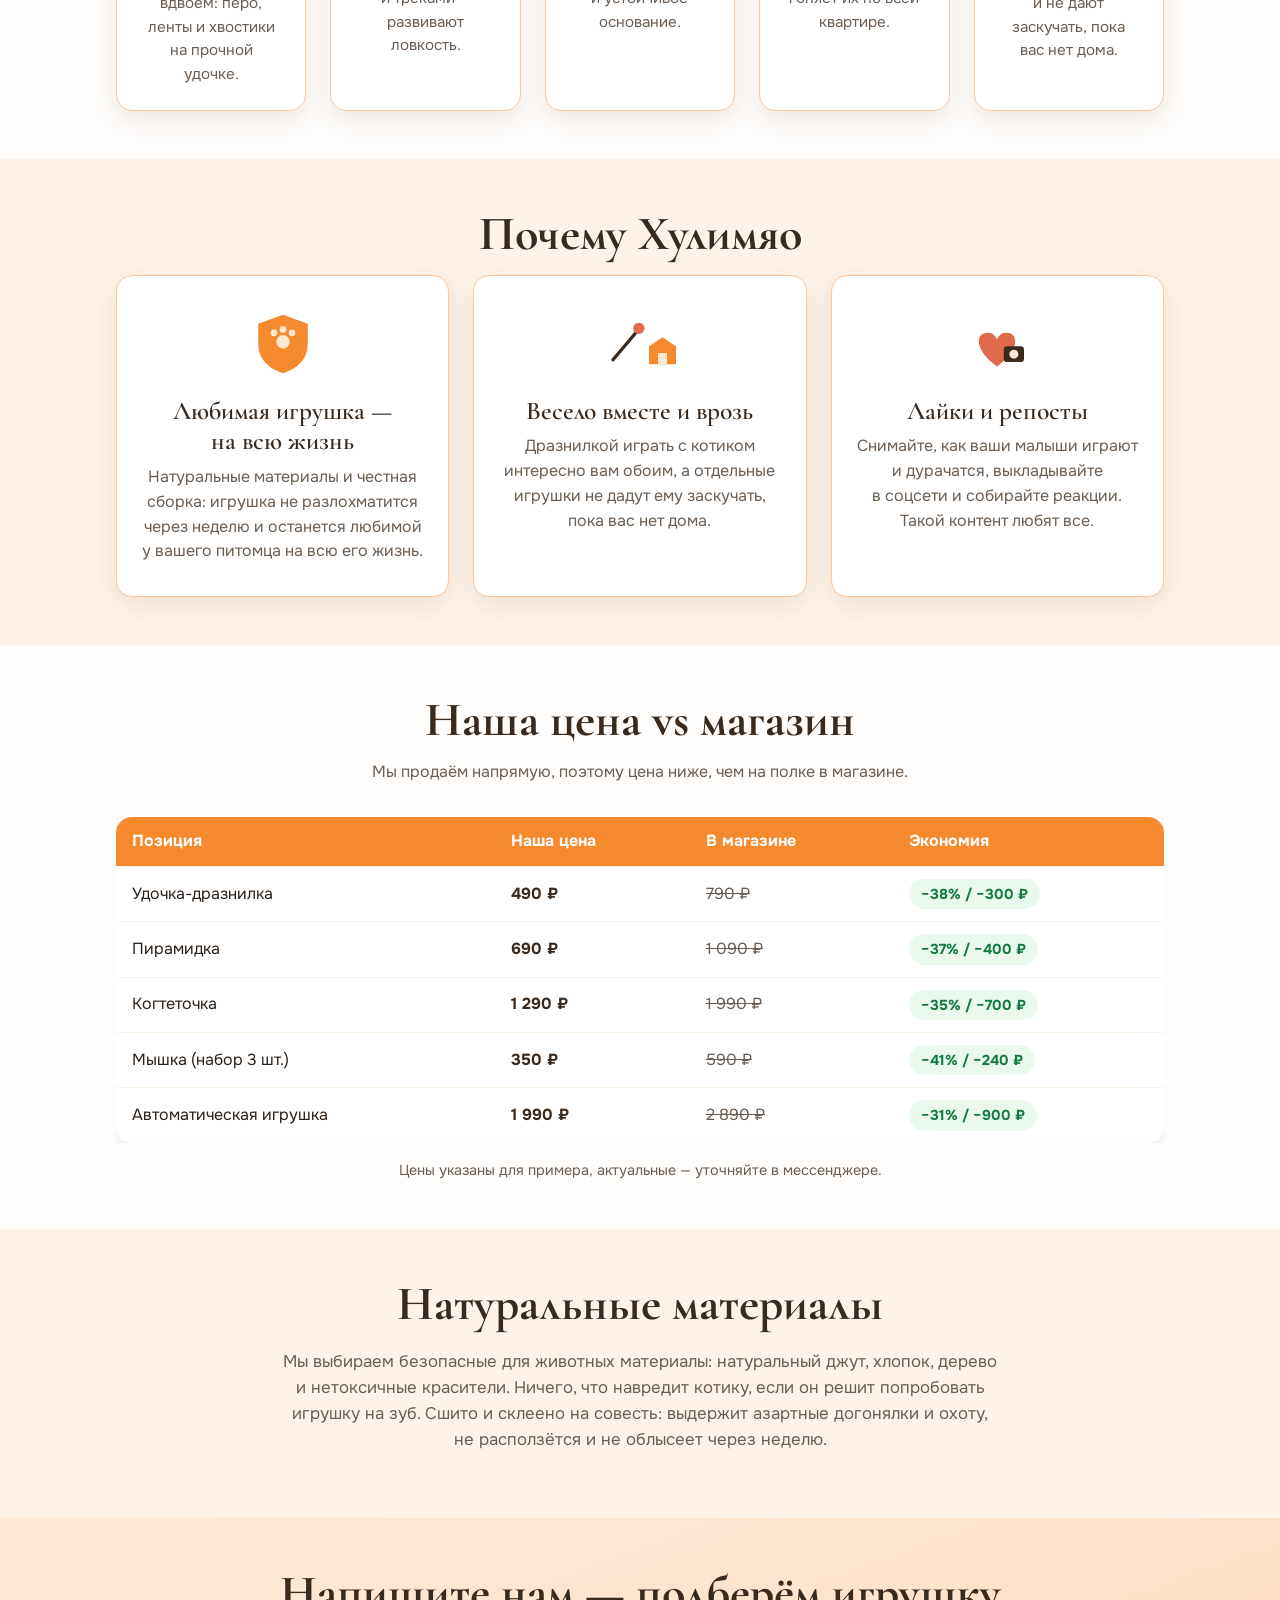
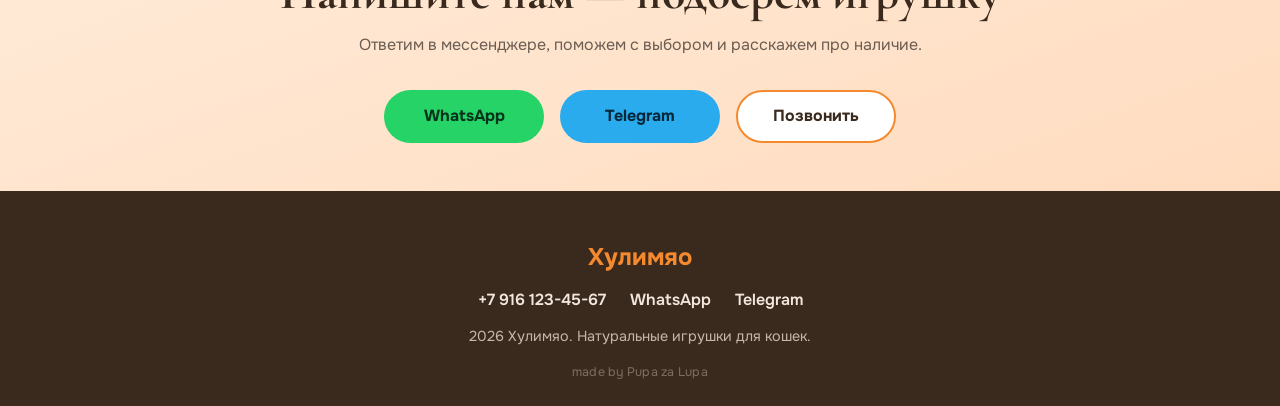
==== commit 64301d18: "Премиальная типографика: Cormorant Garamond + Onest Заголовки — Cormorant Garamond (тонкий сериф, cy" ====
--- a/landing/index.html
+++ b/landing/index.html
@@ -8,12 +8,12 @@
   <link rel="preconnect" href="https://fonts.googleapis.com">
   <link rel="preconnect" href="https://fonts.gstatic.com" crossorigin>
   <!-- Google Fonts с обязательным фолбэком в CSS. Если не загрузятся — вёрстка не ломается.
-       Commissioner — основной текст сайта: база ExtraLight (200), плюс
-       400/600/700/800 для кнопок, заголовков, бейджей и фолбэка логотипа
-       (иерархия; 800 уже используется в стилях — грузим настоящий вес, а не
-       фейк-болд). Полная кириллица.
+       Onest — основной текст сайта: 300/400/600/700 (база 400, акценты 600/700).
+       Cormorant Garamond — заголовки (тонкий изящный сериф): 500/600/700.
+       Оба сабсета включают кириллицу. Фолбэк заголовков (Playfair Display /
+       Georgia) задан в styles.css и тоже кириллический.
        Шрифт логотипа (Overdoze Sans) самохостится через @font-face в styles.css. -->
-  <link href="https://fonts.googleapis.com/css2?family=Commissioner:wght@200;400;600;700;800&display=swap" rel="stylesheet">
+  <link href="https://fonts.googleapis.com/css2?family=Cormorant+Garamond:wght@500;600;700&family=Onest:wght@300;400;600;700&display=swap" rel="stylesheet">
   <link rel="stylesheet" href="styles.css">
 </head>
 <body>
--- a/landing/styles.css
+++ b/landing/styles.css
@@ -58,7 +58,12 @@
   --transition-fast: 160ms ease-out;
 
   --max: 1080px;
-  --font: "Commissioner", -apple-system, "Segoe UI", Roboto, sans-serif;
+  /* Основной текст — Onest (мягкий санс, полная кириллица). */
+  --font: "Onest", -apple-system, "Segoe UI", Roboto, sans-serif;
+  /* Заголовки — Cormorant Garamond (тонкий сериф). Фолбэк Playfair Display /
+     Georgia тоже серифный и кириллический — при сбое загрузки заголовки
+     остаются серифными и читаемыми по-русски. */
+  --font-head: "Cormorant Garamond", "Playfair Display", Georgia, serif;
 }
 
 /* Логотип «Хулимяо» — самохостим Overdoze Sans (файл на месте:
@@ -78,7 +83,7 @@
 body {
   margin: 0;
   font-family: var(--font);
-  font-weight: 200;              /* Commissioner ExtraLight — база */
+  font-weight: 400;              /* Onest Regular — база */
   color: var(--text);
   background: var(--bg);
   line-height: 1.55;
@@ -117,10 +122,11 @@
 .section { padding: var(--space-7) 0; }
 .section--tint { background: var(--bg-tint); }
 .section__title {
-  font-size: clamp(1.6rem, 4vw, 2.4rem);
-  font-weight: 800;
+  font-family: var(--font-head);
+  font-size: clamp(1.9rem, 4.5vw, 3rem);
+  font-weight: 700;
   line-height: 1.15;
-  letter-spacing: -0.01em;
+  letter-spacing: 0;
   text-align: center;
   margin: 0 0 var(--space-3);
   color: var(--brand-dark);
@@ -156,10 +162,10 @@
 
 /* Логотип «ХУЛИМЯО» — чистый фирменный оранжевый + мягкая тень.
    Шрифт Overdoze Sans (самохостинг), крепкий кириллический фолбэк:
-   Commissioner / Arial Black с весом 800 — без веб-шрифта название
-   остаётся жирным и читаемым. */
+   Onest (веб-шрифт, есть 700) / Arial Black с весом 800 — без основного
+   шрифта название остаётся жирным и читаемым по-русски. */
 .logo-word {
-  font-family: "Overdoze Sans", "Commissioner", "Arial Black", sans-serif;
+  font-family: "Overdoze Sans", "Onest", "Arial Black", sans-serif;
   /* ~2× крупнее по десктопу (макс 13rem = 2× прежних 6.5rem; полный кап
      достигается к ~1387px, т.е. на 1440px «ХУЛИМЯО» уже 13rem). Узкие экраны
      не крупнее прежнего: на 320px min 3.2rem=51.2px < прежних 54.4px; на 360px
@@ -190,8 +196,10 @@
 }
 
 .hero__lead {
-  font-size: clamp(1.1rem, 2.6vw, 1.5rem);
-  font-weight: 700;
+  font-family: var(--font-head);
+  font-size: clamp(1.25rem, 2.8vw, 1.7rem);
+  font-weight: 600;
+  letter-spacing: .04em;
   color: var(--brand-dark);
   max-width: 720px;
   margin: 0 auto var(--space-5);
@@ -304,7 +312,7 @@
   justify-content: center;
 }
 .card__media svg { width: 48px; height: 48px; }
-.card__title { margin: 0 0 var(--space-2); font-size: 1.15rem; color: var(--brand-dark); }
+.card__title { font-family: var(--font-head); font-weight: 600; margin: 0 0 var(--space-2); font-size: 1.5rem; line-height: 1.2; color: var(--brand-dark); }
 .card__text { margin: 0; color: var(--muted); font-size: .95rem; }
 
 /* ============================================================
@@ -328,7 +336,7 @@
   height: 72px;
   margin: 0 auto var(--space-4);
 }
-.why-card__title { font-size: 1.25rem; color: var(--brand-dark); margin: 0 0 var(--space-2); }
+.why-card__title { font-family: var(--font-head); font-weight: 600; font-size: 1.6rem; line-height: 1.2; color: var(--brand-dark); margin: 0 0 var(--space-2); }
 .why-card__text { margin: 0; color: var(--muted); }
 
 /* ============================================================
@@ -356,13 +364,13 @@
   font-weight: 700;
 }
 .price-table tbody tr:last-child td { border-bottom: none; }
-.price-table .col-ours { font-weight: 800; color: var(--brand-dark); }
+.price-table .col-ours { font-weight: 700; color: var(--brand-dark); }
 .price-table .col-offline { color: var(--muted); text-decoration: line-through; }
 .price-badge {
   display: inline-block;
   background: var(--success-bg);
   color: var(--success-ink);
-  font-weight: 800;
+  font-weight: 700;
   border-radius: var(--radius-pill);
   padding: var(--space-1) var(--space-3);
   font-size: .9rem;
@@ -398,7 +406,7 @@
   padding: var(--space-7) 0 var(--space-5);
   text-align: center;
 }
-.footer__brand { font-size: 1.5rem; font-weight: 800; color: var(--brand); margin: 0 0 var(--space-3); }
+.footer__brand { font-size: 1.5rem; font-weight: 700; color: var(--brand); margin: 0 0 var(--space-3); }
 .footer__contacts {
   display: flex;
   justify-content: center;
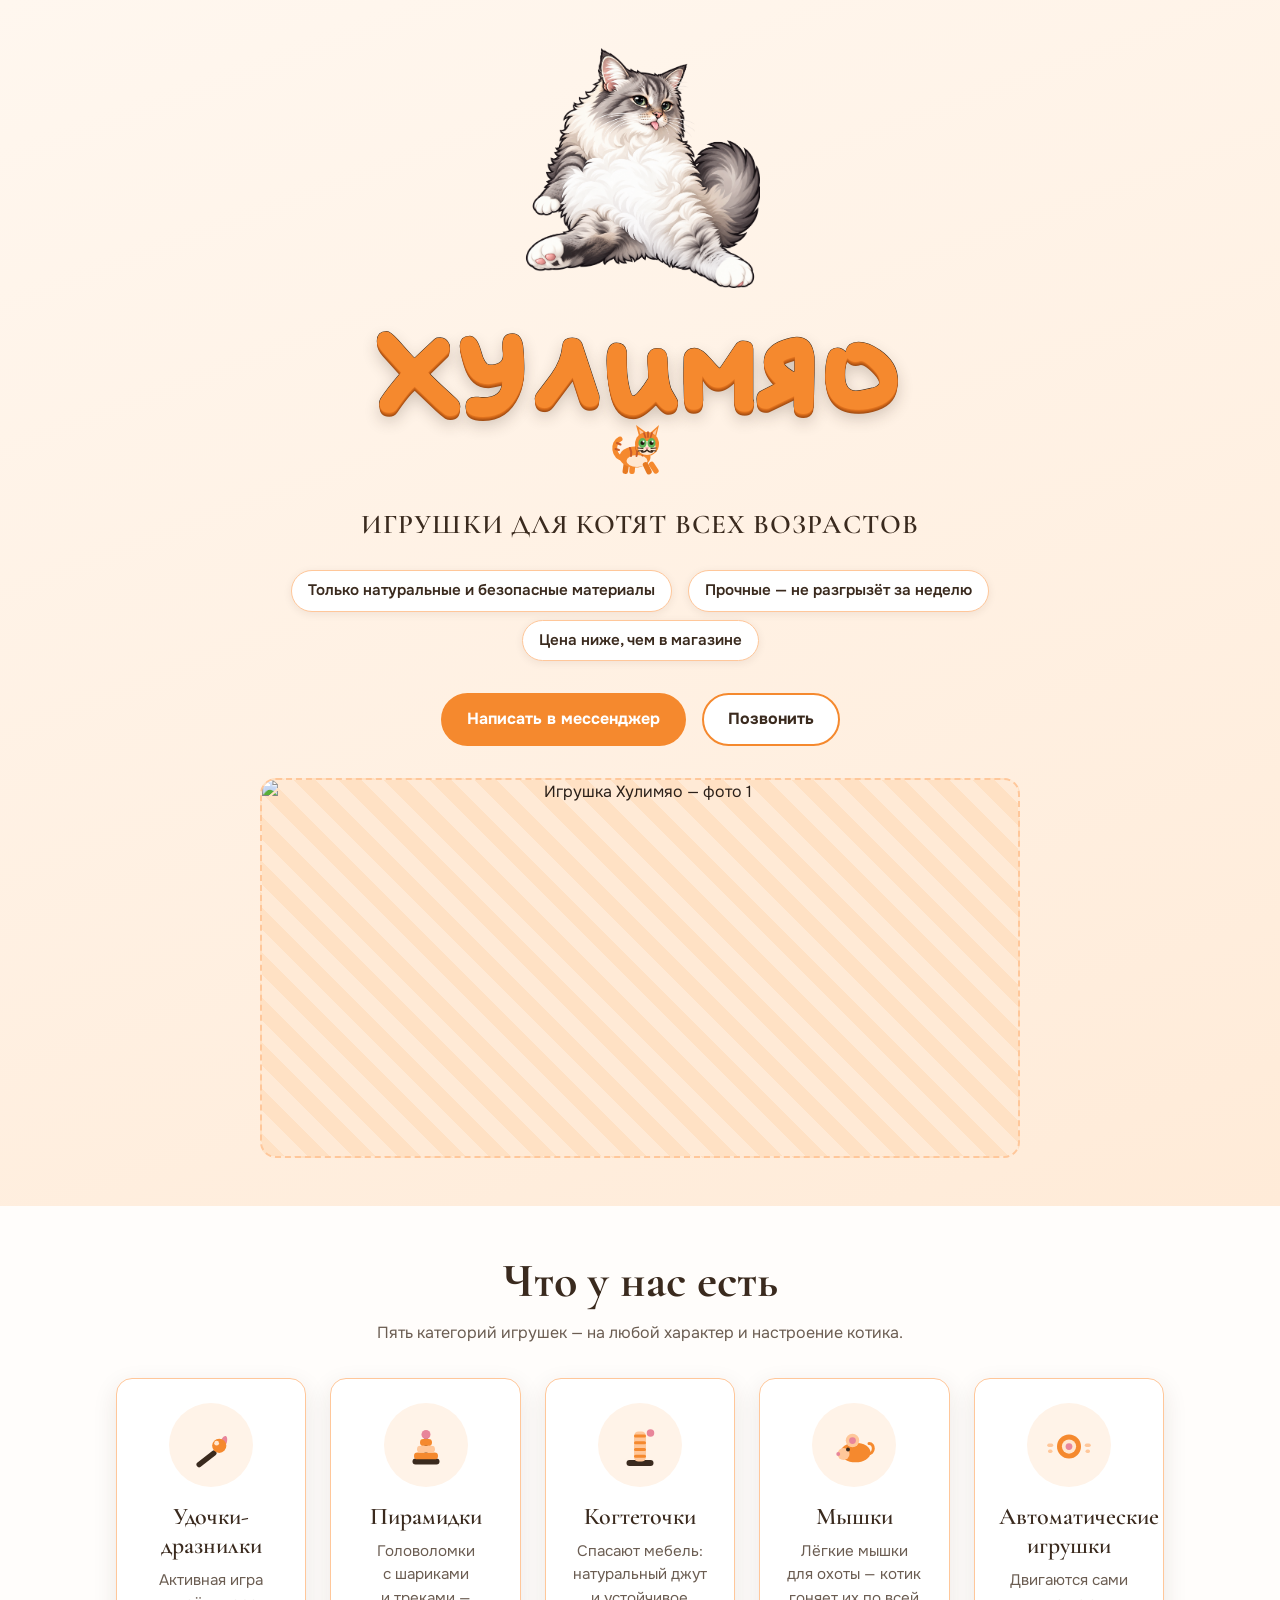
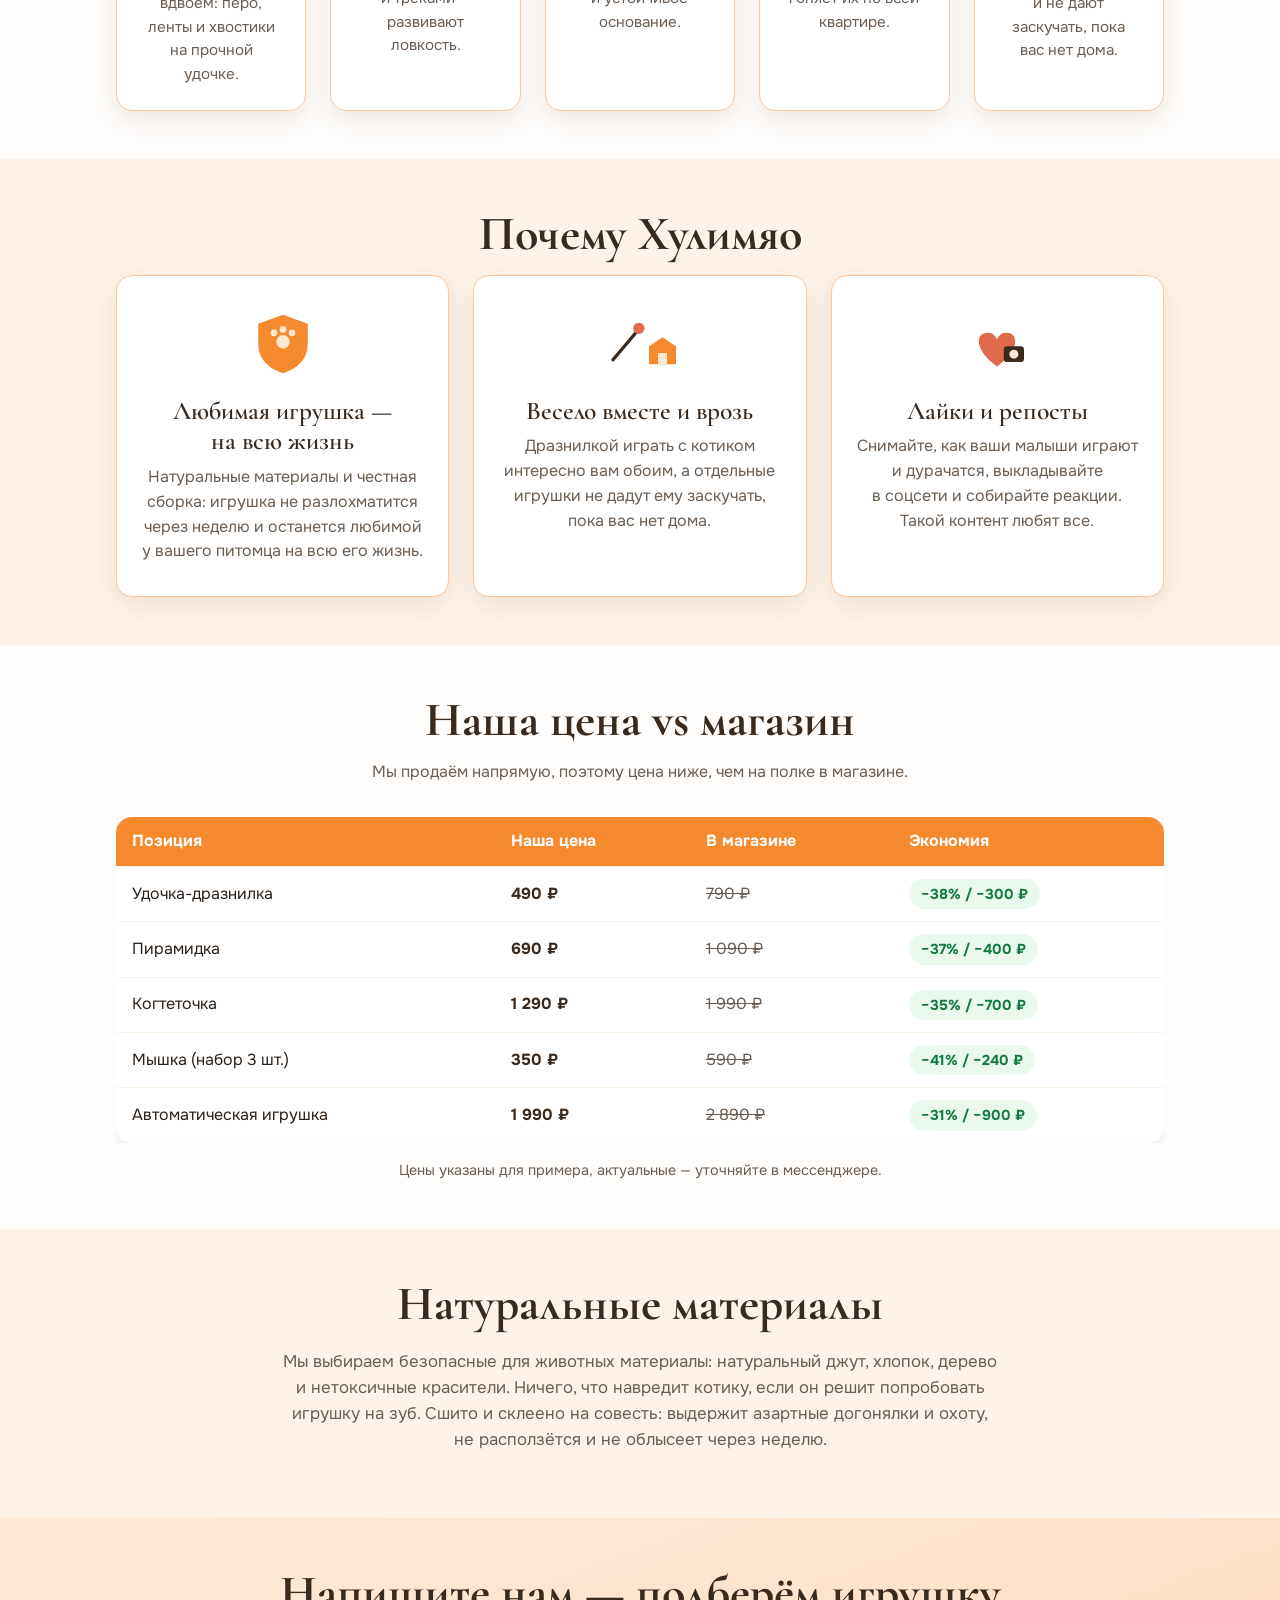
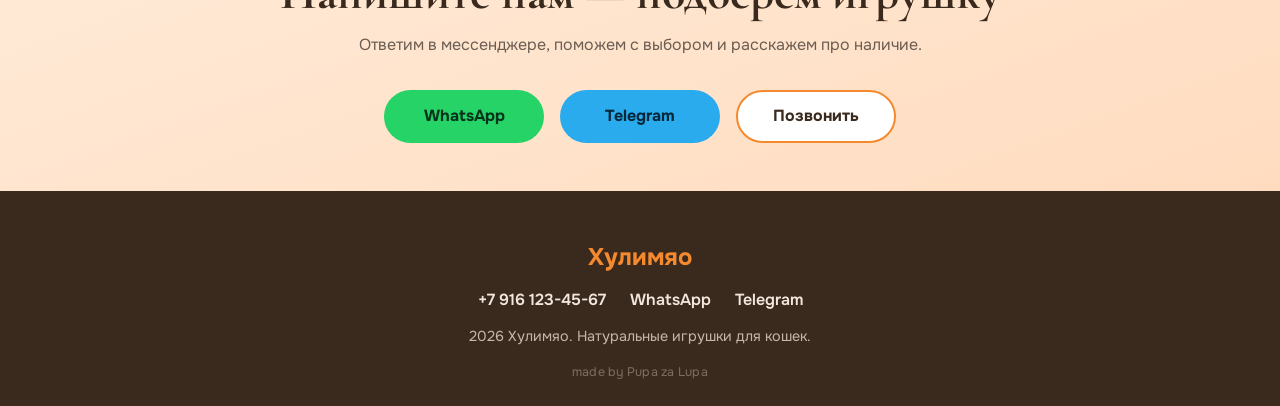
==== commit f188bc35: "feat(landing): фотокарусель игрушек в hero с автопролистыванием по наведению Заменил плейсхолдер .he" ====
--- a/landing/index.html
+++ b/landing/index.html
@@ -49,9 +49,19 @@
         <a class="btn btn--ghost" data-contact="phone" href="tel:+79161234567">Позвонить</a>
       </div>
 
-      <!-- Визуал-плейсхолдер. TODO: заменить фото -->
-      <div class="hero__visual" role="img" aria-label="Фото игрушек Хулимяо (плейсхолдер)">
-        <span>Фото игрушек Хулимяо<br><small>TODO: заменить фото</small></span>
+      <!-- Фотогалерея игрушек. Штрих-фон-подложка (в styles.css) держит вид,
+           пока фото не загрузились или их ещё нет. Порядок показа 1→2→3→4.
+           Пути к фото живут только здесь (в src); JS берёт слайды из DOM.
+           TODO: загрузить assets/photos/photo-1..photo-4 (см. README в папке). -->
+      <div class="hero__gallery" role="group" aria-label="Фотогалерея игрушек Хулимяо">
+        <img class="slide slide--active" src="assets/photos/photo-1.jpg"
+             alt="Игрушка Хулимяо — фото 1" loading="lazy" decoding="async">
+        <img class="slide" src="assets/photos/photo-2.jpg"
+             alt="Игрушка Хулимяо — фото 2" loading="lazy" decoding="async">
+        <img class="slide" src="assets/photos/photo-3.jpg"
+             alt="Игрушка Хулимяо — фото 3" loading="lazy" decoding="async">
+        <img class="slide" src="assets/photos/photo-4.jpg"
+             alt="Игрушка Хулимяо — фото 4" loading="lazy" decoding="async">
       </div>
 
     </div>
--- a/landing/styles.css
+++ b/landing/styles.css
@@ -227,7 +227,12 @@
   box-shadow: var(--shadow-sm);
 }
 
-.hero__visual {
+/* Фотогалерея-слайдер. Габариты/пропорции/скругление/рамка — как у прежнего
+   плейсхолдера. Штрих-фон остаётся подложкой: держит вид, пока фото не
+   загрузились (или при 404), поэтому блок не выглядит сломанным/пустым. */
+.hero__gallery {
+  position: relative;
+  overflow: hidden;
   margin: var(--space-6) auto 0;
   max-width: 760px;
   aspect-ratio: 16 / 8;
@@ -235,14 +240,20 @@
   background:
     repeating-linear-gradient(45deg, #FFE1C4 0 16px, #FFEAD6 16px 32px);
   border: 2px dashed var(--cream-2);
-  display: flex;
-  align-items: center;
-  justify-content: center;
-  color: var(--muted);
-  font-weight: 700;
-  text-align: center;
-}
-.hero__visual small { font-weight: 600; opacity: .7; }
+}
+/* Слайды наложены друг на друга и заполняют контейнер; object-fit: cover
+   обрезает фото под 16:8 без искажения пропорций (габариты фото не гарантированы). */
+.hero__gallery .slide {
+  position: absolute;
+  inset: 0;
+  width: 100%;
+  height: 100%;
+  object-fit: cover;
+  opacity: 0;
+  transition: opacity .6s ease;
+}
+/* Активный слайд ставит JS переключением класса .slide--active. */
+.hero__gallery .slide--active { opacity: 1; }
 
 /* ============================================================
    КНОПКИ
@@ -653,6 +664,10 @@
   .btn,
   .fab,
   .footer__contacts a { transition: none; }
+  /* Кроссфейд фотогалереи — мгновенный (без плавности). Авто-смена по
+     наведению остаётся (это не «болезненная» анимация): слайды просто
+     переключаются скачком. Логика авто-смены в script.js. */
+  .hero__gallery .slide { transition: none; }
   /* Подсветка кнопок без резкого scale/перехода — оставляем только свечение. */
   body.cursor-fx .btn.laser-hot,
   body.cursor-fx .fab.laser-hot {
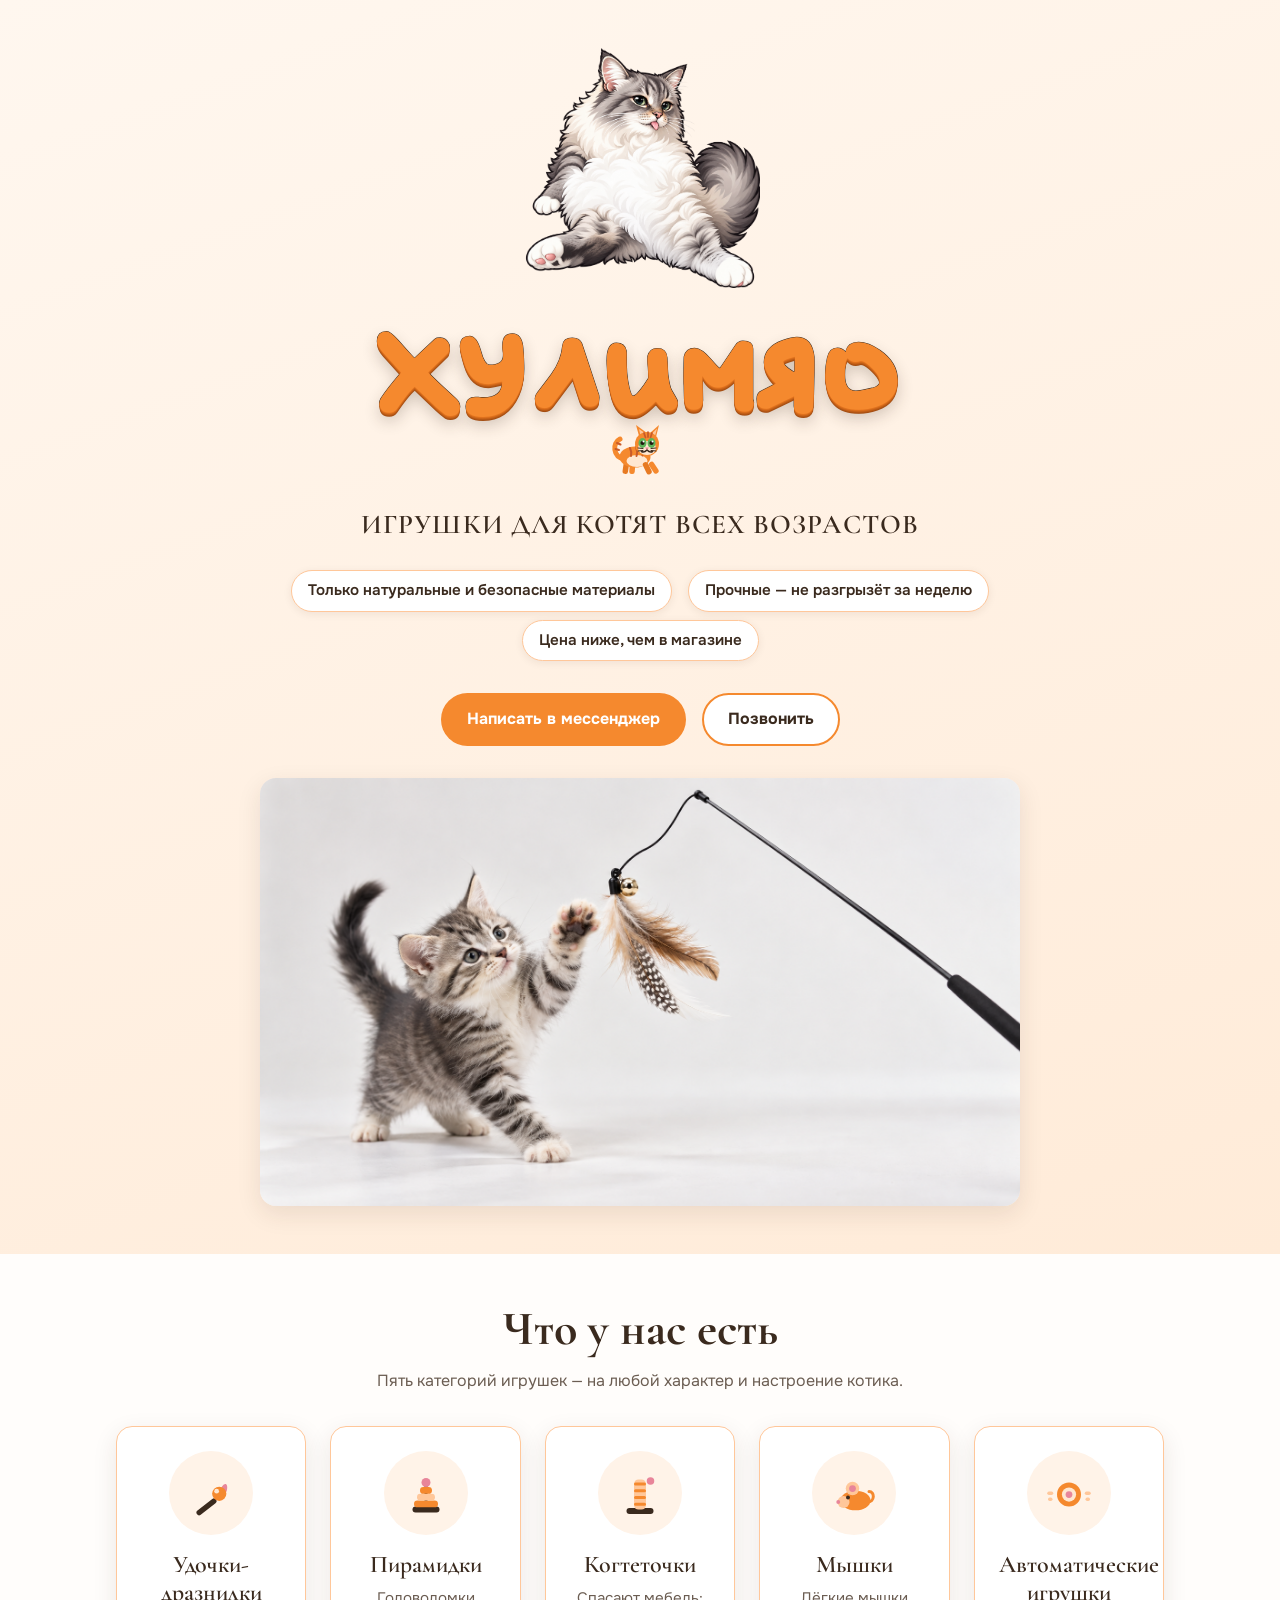
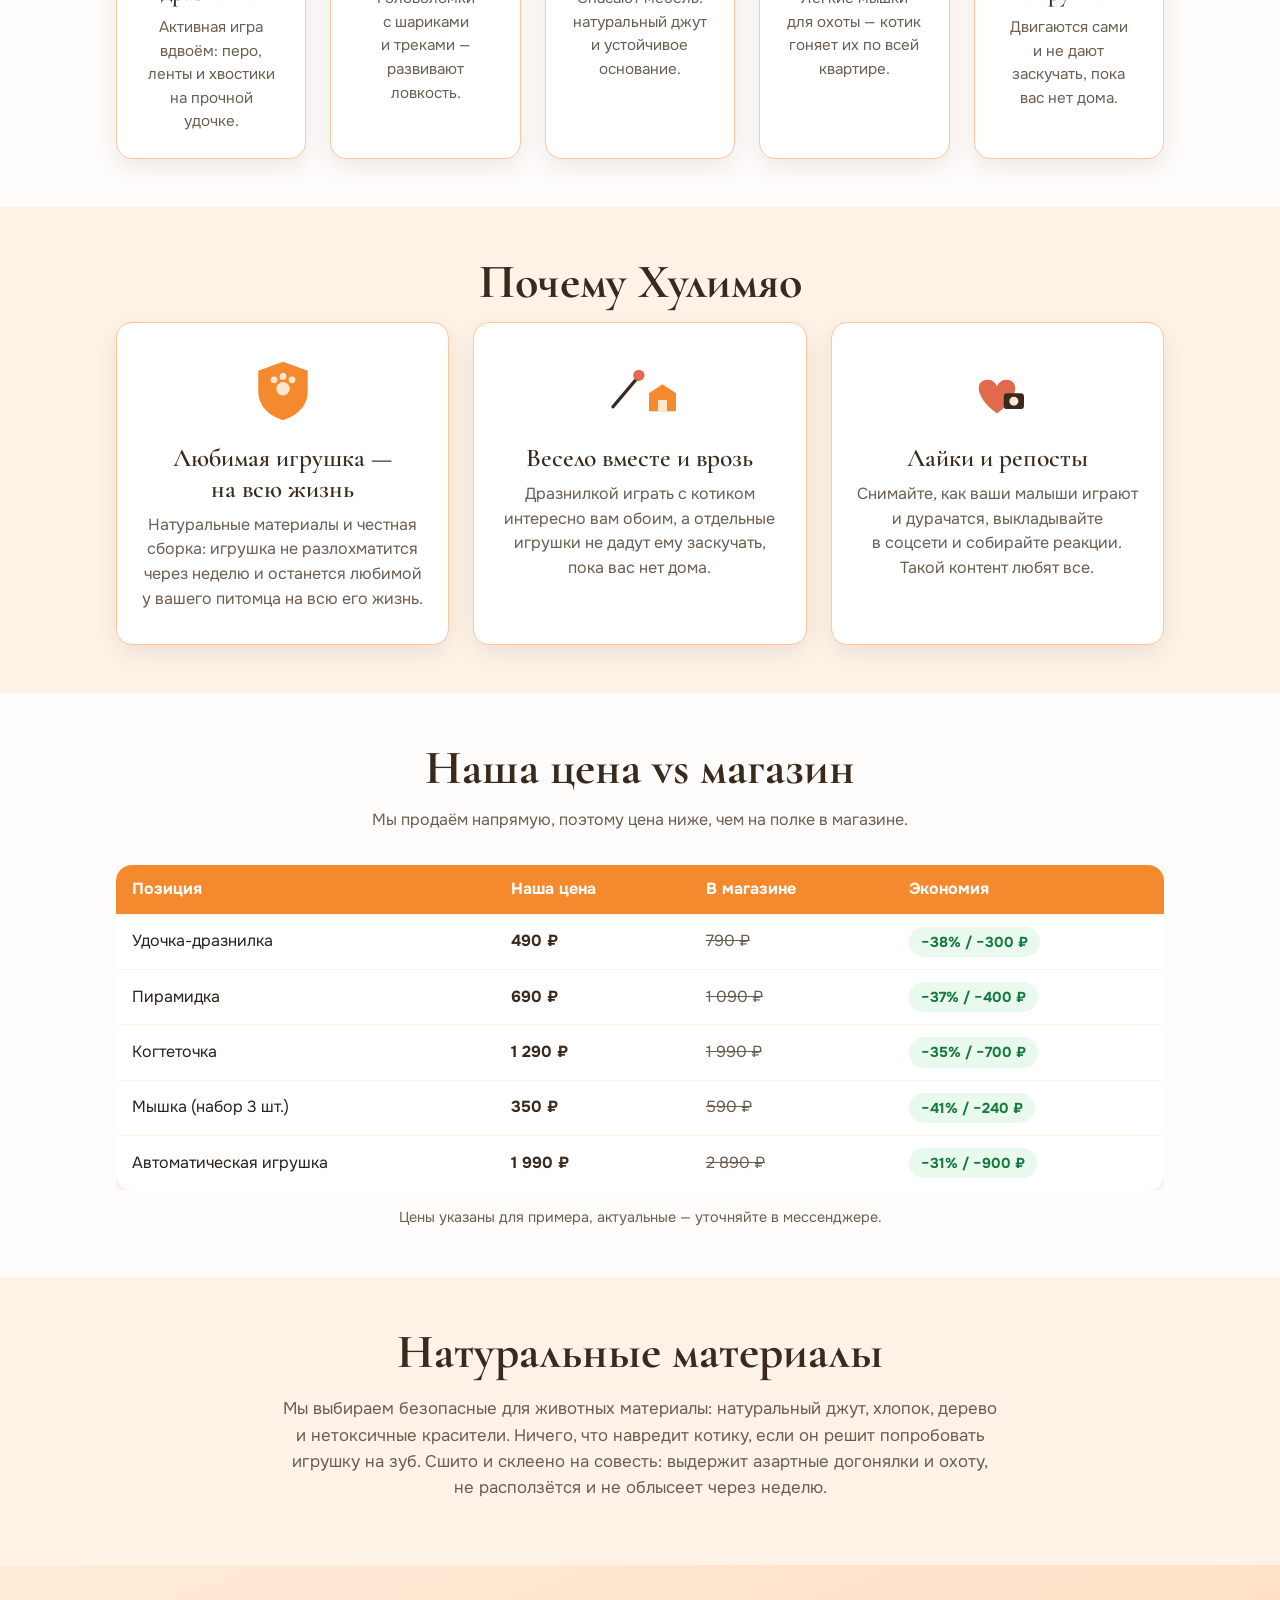
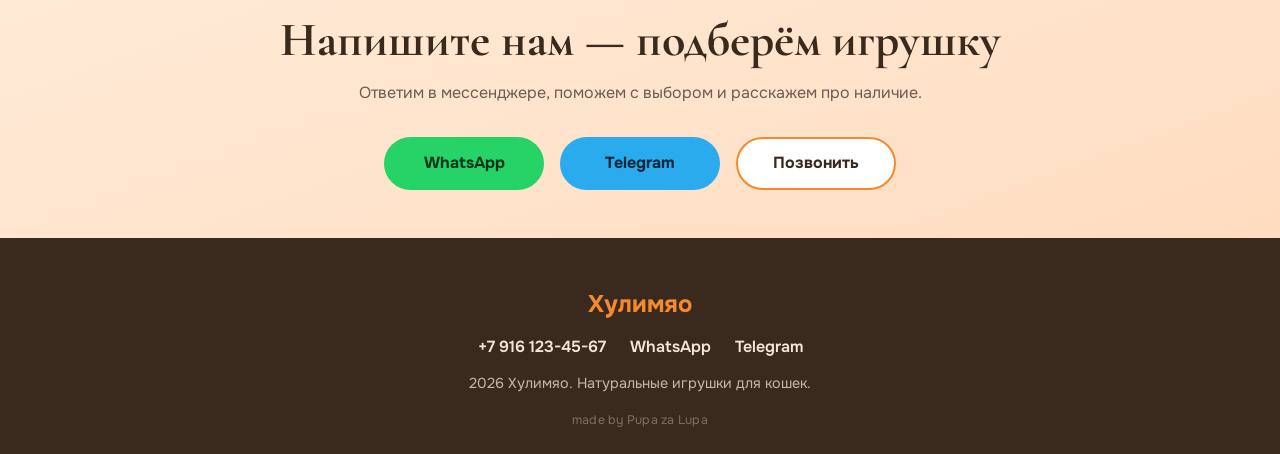
==== commit f139302b: "Подключить реальные фото в hero-карусель + чистовой вид - Пути слайдов .jpg → .png (photo-1..4.png) " ====
--- a/landing/index.html
+++ b/landing/index.html
@@ -49,18 +49,18 @@
         <a class="btn btn--ghost" data-contact="phone" href="tel:+79161234567">Позвонить</a>
       </div>
 
-      <!-- Фотогалерея игрушек. Штрих-фон-подложка (в styles.css) держит вид,
-           пока фото не загрузились или их ещё нет. Порядок показа 1→2→3→4.
+      <!-- Фотогалерея игрушек. Нейтральный фон-заглушка (в styles.css) держит
+           вид, пока фото не загрузились. Порядок показа 1→2→3→4.
            Пути к фото живут только здесь (в src); JS берёт слайды из DOM.
-           TODO: загрузить assets/photos/photo-1..photo-4 (см. README в папке). -->
+           Первый слайд (above-the-fold, LCP) грузим eager, остальные lazy. -->
       <div class="hero__gallery" role="group" aria-label="Фотогалерея игрушек Хулимяо">
-        <img class="slide slide--active" src="assets/photos/photo-1.jpg"
-             alt="Игрушка Хулимяо — фото 1" loading="lazy" decoding="async">
-        <img class="slide" src="assets/photos/photo-2.jpg"
+        <img class="slide slide--active" src="assets/photos/photo-1.png"
+             alt="Игрушка Хулимяо — фото 1" loading="eager" decoding="async">
+        <img class="slide" src="assets/photos/photo-2.png"
              alt="Игрушка Хулимяо — фото 2" loading="lazy" decoding="async">
-        <img class="slide" src="assets/photos/photo-3.jpg"
+        <img class="slide" src="assets/photos/photo-3.png"
              alt="Игрушка Хулимяо — фото 3" loading="lazy" decoding="async">
-        <img class="slide" src="assets/photos/photo-4.jpg"
+        <img class="slide" src="assets/photos/photo-4.png"
              alt="Игрушка Хулимяо — фото 4" loading="lazy" decoding="async">
       </div>
 
--- a/landing/styles.css
+++ b/landing/styles.css
@@ -227,22 +227,24 @@
   box-shadow: var(--shadow-sm);
 }
 
-/* Фотогалерея-слайдер. Габариты/пропорции/скругление/рамка — как у прежнего
-   плейсхолдера. Штрих-фон остаётся подложкой: держит вид, пока фото не
-   загрузились (или при 404), поэтому блок не выглядит сломанным/пустым. */
+/* Фотогалерея-слайдер под реальные фото (1672×941 ≈ 16:9). Чистовой вид:
+   нейтральный фон-заглушка (--bg-tint) на время загрузки, скругление и мягкая
+   тень как у остальных блоков, overflow:hidden. Плейсхолдерные пунктирная
+   рамка и штрих-фон убраны — фото не должны выглядеть в «строительной» рамке.
+   aspect-ratio 16/9 подобран под пропорции загруженных фото, чтобы object-fit:
+   cover не срезал заметную часть кадра (прежнее 16/8 обрезало ~11% высоты). */
 .hero__gallery {
   position: relative;
   overflow: hidden;
   margin: var(--space-6) auto 0;
   max-width: 760px;
-  aspect-ratio: 16 / 8;
+  aspect-ratio: 16 / 9;
   border-radius: var(--radius-md);
-  background:
-    repeating-linear-gradient(45deg, #FFE1C4 0 16px, #FFEAD6 16px 32px);
-  border: 2px dashed var(--cream-2);
+  background: var(--bg-tint);
+  box-shadow: var(--shadow-md);
 }
 /* Слайды наложены друг на друга и заполняют контейнер; object-fit: cover
-   обрезает фото под 16:8 без искажения пропорций (габариты фото не гарантированы). */
+   вписывает фото под контейнер без искажения пропорций. */
 .hero__gallery .slide {
   position: absolute;
   inset: 0;
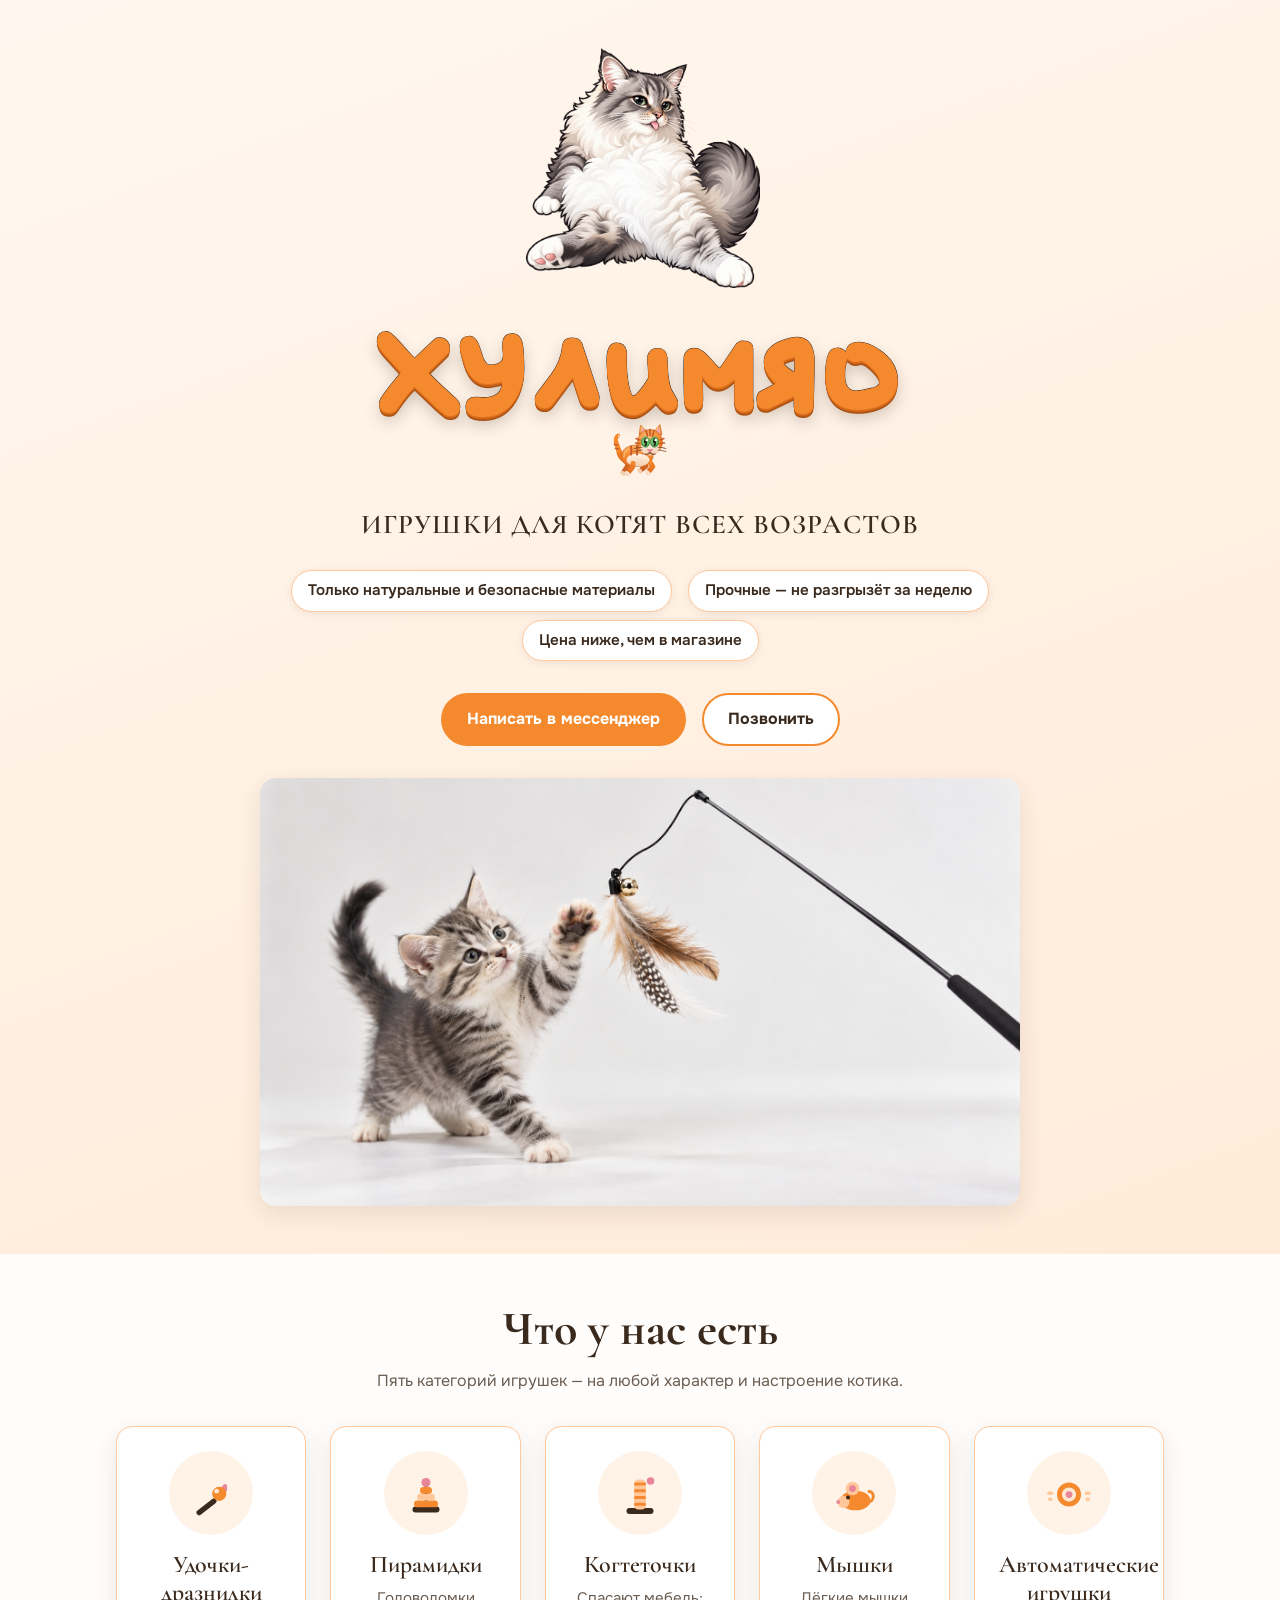
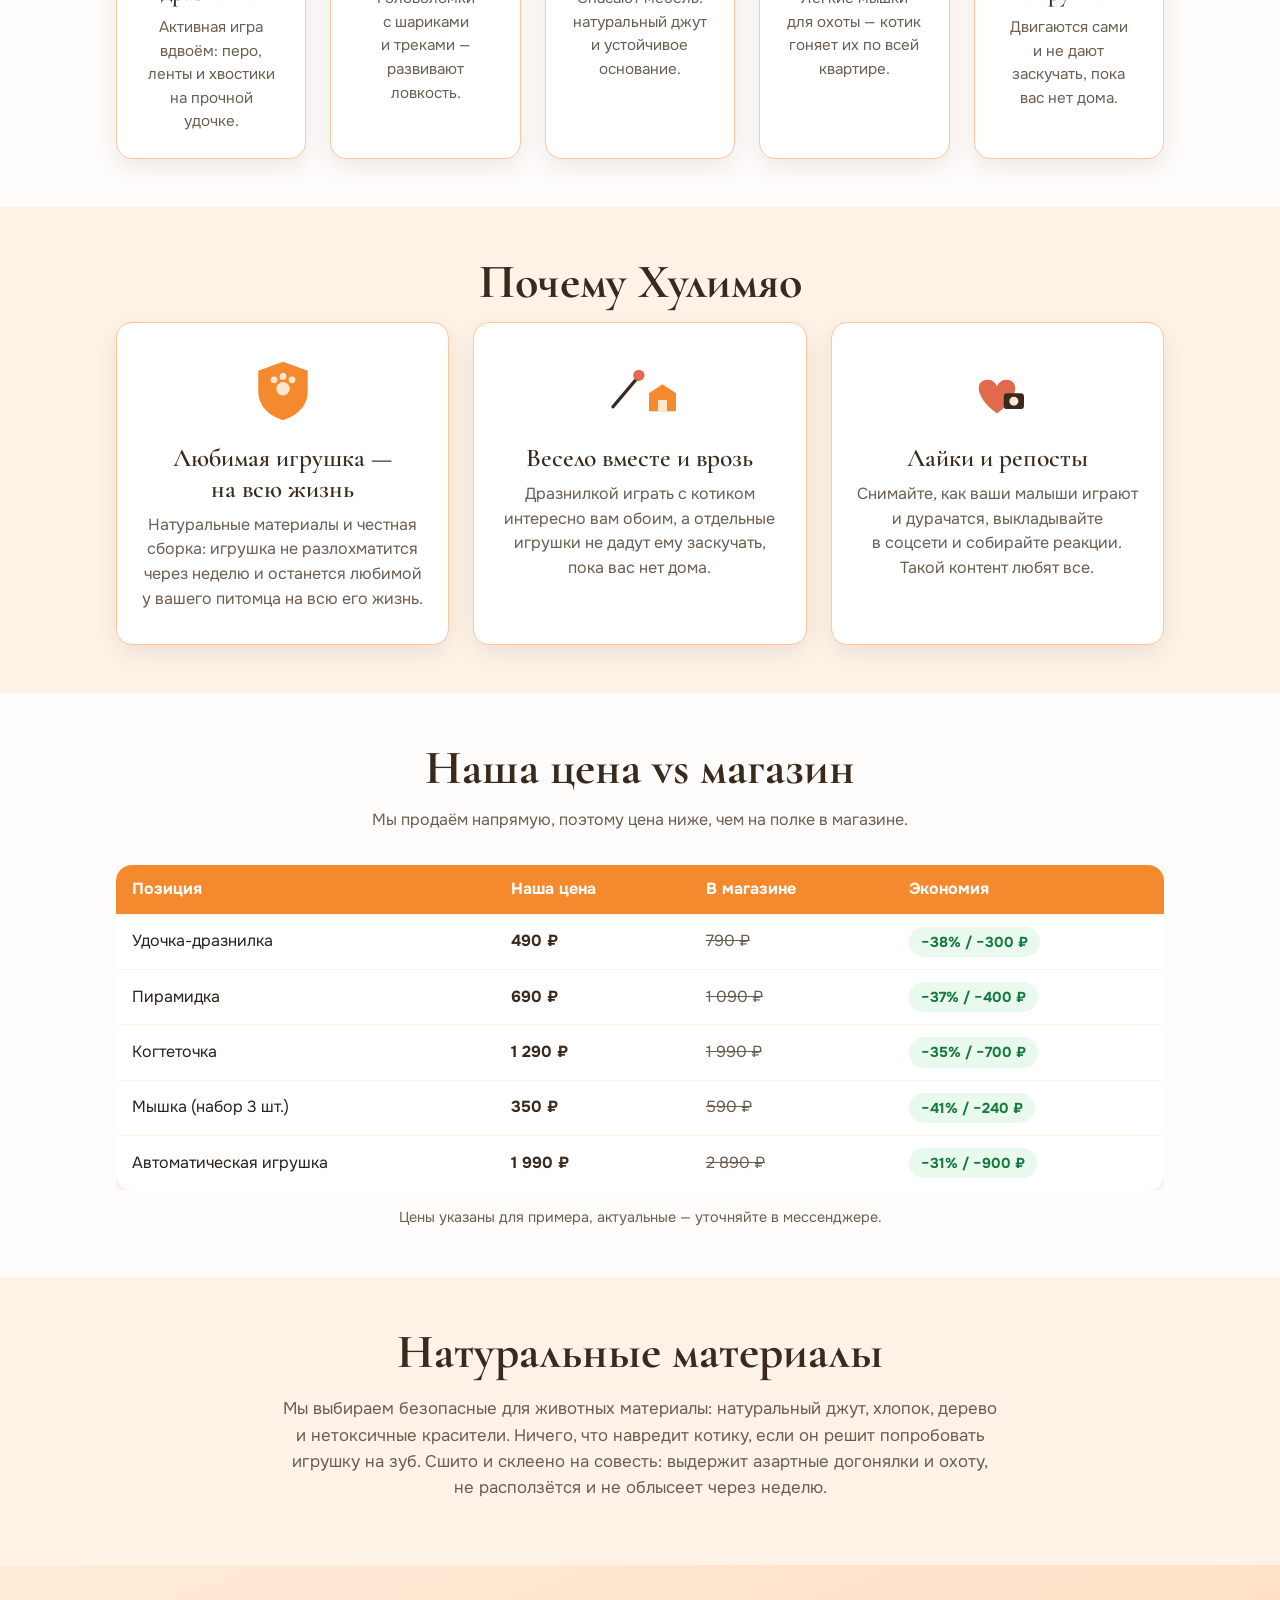
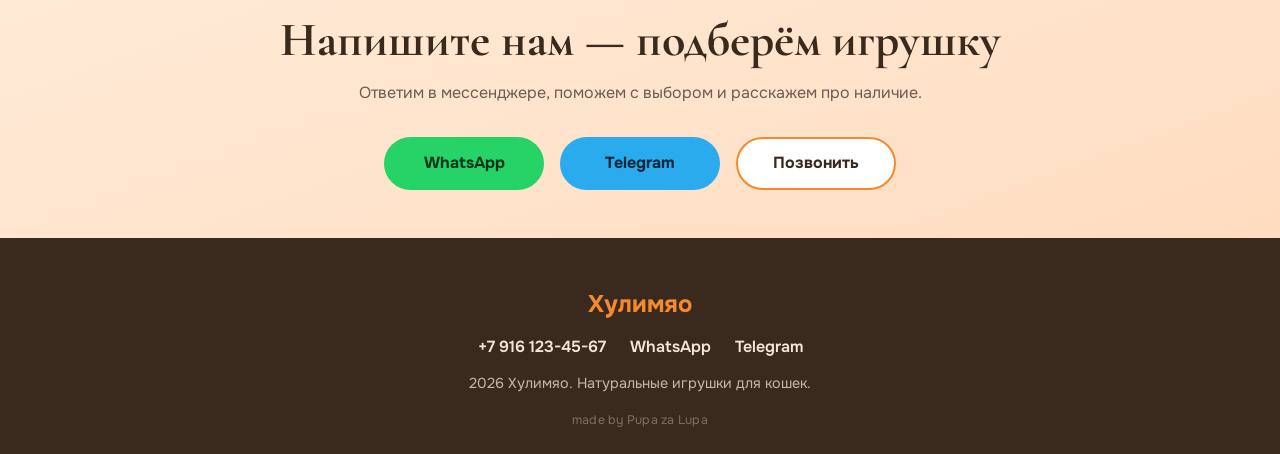
==== commit 00b8ff02: "feat(landing): живой риг-котёнок для курсора-фишки Перерисовал котёнка выше пробы и оживил вторичной" ====
--- a/landing/index.html
+++ b/landing/index.html
@@ -306,65 +306,159 @@
          конфликтовать с внутренними анимациями на .cat-rig. Котёнок по
          умолчанию смотрит вправо. -->
     <svg class="cat-svg" viewBox="0 0 120 120" width="60" height="60" aria-hidden="true" focusable="false">
+      <defs>
+        <!-- Мягкие тоновые градиенты: база + тень (+ блик) на каждую зону,
+             чтобы формы читались объёмными, а не плоскими примитивами. -->
+        <linearGradient id="catFurBody" x1="0" y1="0" x2="0" y2="1">
+          <stop offset="0" stop-color="#FFB463"/>
+          <stop offset=".5" stop-color="#F5892E"/>
+          <stop offset="1" stop-color="#E06A1E"/>
+        </linearGradient>
+        <radialGradient id="catFurHead" cx=".4" cy=".34" r=".85">
+          <stop offset="0" stop-color="#FFC682"/>
+          <stop offset=".55" stop-color="#F5892E"/>
+          <stop offset="1" stop-color="#E06A1E"/>
+        </radialGradient>
+        <linearGradient id="catCream" x1="0" y1="0" x2="0" y2="1">
+          <stop offset="0" stop-color="#FFF3E6"/>
+          <stop offset="1" stop-color="#F3CFAE"/>
+        </linearGradient>
+        <radialGradient id="catEye" cx=".5" cy=".38" r=".72">
+          <stop offset="0" stop-color="#8AD177"/>
+          <stop offset=".65" stop-color="#5FB35A"/>
+          <stop offset="1" stop-color="#2E7D46"/>
+        </radialGradient>
+        <!-- Лапы: градиент в координатах viewBox (userSpaceOnUse) на всю длину
+             ноги, чтобы бедро и голень тонировались единой заливкой без шва
+             на колене (objectBoundingBox рестартовал бы градиент на каждом
+             сегменте). Меняется только по Y — X-позиция ноги роли не играет. -->
+        <linearGradient id="catLegNear" gradientUnits="userSpaceOnUse" x1="0" y1="82" x2="0" y2="111">
+          <stop offset="0" stop-color="#F5892E"/>
+          <stop offset="1" stop-color="#E06A1E"/>
+        </linearGradient>
+        <linearGradient id="catLegFar" gradientUnits="userSpaceOnUse" x1="0" y1="80" x2="0" y2="109">
+          <stop offset="0" stop-color="#D9741F"/>
+          <stop offset="1" stop-color="#C85A2A"/>
+        </linearGradient>
+      </defs>
+
       <g class="cat-rig">
-        <!-- ХВОСТ (за телом), основание у корпуса -->
+        <!-- ХВОСТ (за телом): 3 вложенных сегмента для хлыста с запаздыванием.
+             Каждый сегмент начинается в стыке предыдущего → при вращении
+             остаётся сцеплённым; вложенность даёт волну follow-through. -->
         <g class="cat-tail">
-          <path d="M28 78 C6 74 4 46 20 38" stroke="#F5892E" stroke-width="10" fill="none" stroke-linecap="round"/>
-          <path d="M14 46 l7 3 M11 58 l7 2" stroke="#C85A2A" stroke-width="4" fill="none" stroke-linecap="round"/>
-        </g>
-
-        <!-- ЗАДНИЕ ЛАПЫ (за телом) -->
-        <rect class="cat-leg cat-leg--bl" x="28" y="82" width="11" height="26" rx="5" fill="#E77A22"/>
-        <rect class="cat-leg cat-leg--br" x="40" y="82" width="11" height="26" rx="5" fill="#F5892E"/>
-
-        <!-- ТЕЛО + кремовый живот + полоски -->
+          <path d="M30 80 C24 77 19 69 18 62" fill="none" stroke="#E8781F"
+                stroke-width="11" stroke-linecap="round"/>
+          <g class="cat-tail2">
+            <path d="M18 62 C17 56 13 50 12 44" fill="none" stroke="#F5892E"
+                  stroke-width="9.5" stroke-linecap="round"/>
+            <path d="M17 58 l-6 -1 M15 50 l-6 -1" stroke="#C85A2A"
+                  stroke-width="3" stroke-linecap="round"/>
+            <g class="cat-tail3">
+              <path d="M12 44 C11 39 12 34 16 31" fill="none" stroke="#F5892E"
+                    stroke-width="8" stroke-linecap="round"/>
+              <path d="M16 31 C19 29 20 32 17 34" fill="#FFF3E6"/>
+            </g>
+          </g>
+        </g>
+
+        <!-- ДАЛЬНИЕ ЛАПЫ (за телом): темнее, каждая — бедро + вложенная голень. -->
+        <g class="cat-leg cat-leg--br">
+          <rect x="31" y="80" width="10" height="16" rx="5" fill="url(#catLegFar)"/>
+          <g class="cat-shin">
+            <rect x="31" y="88" width="10" height="21" rx="5" fill="url(#catLegFar)"/>
+            <ellipse cx="36" cy="109" rx="6" ry="4" fill="#F3CFAE"/>
+          </g>
+        </g>
+        <g class="cat-leg cat-leg--fr">
+          <rect x="62" y="80" width="10" height="16" rx="5" fill="url(#catLegFar)"/>
+          <g class="cat-shin">
+            <rect x="62" y="88" width="10" height="21" rx="5" fill="url(#catLegFar)"/>
+            <ellipse cx="67" cy="109" rx="6" ry="4" fill="#F3CFAE"/>
+          </g>
+        </g>
+
+        <!-- ТЕЛО: плотный корпус (градиент), кремовый живот, полоски, блик. -->
         <g class="cat-body">
-          <ellipse cx="50" cy="74" rx="31" ry="21" fill="#F5892E"/>
-          <ellipse cx="54" cy="82" rx="21" ry="12" fill="#FFE7D1"/>
-          <path d="M40 56 q4 8 2 16 M52 54 q4 9 1 18 M64 56 q3 8 1 15"
+          <path d="M24 78 C20 60 34 50 54 50 C76 50 88 60 86 74
+                   C84 87 70 93 52 93 C36 93 27 90 24 78 Z"
+                fill="url(#catFurBody)" stroke="#C86A28" stroke-width="1.4"/>
+          <ellipse cx="56" cy="80" rx="23" ry="13" fill="url(#catCream)"/>
+          <path d="M42 53 q2 9 0 16 M54 51 q2 10 0 18 M66 52 q2 9 0 15"
                 stroke="#C85A2A" stroke-width="4" fill="none" stroke-linecap="round"/>
-        </g>
-
-        <!-- ПЕРЕДНИЕ ЛАПЫ (перед телом) -->
-        <rect class="cat-leg cat-leg--fl" x="62" y="82" width="11" height="26" rx="5" fill="#E77A22"/>
-        <rect class="cat-leg cat-leg--fr" x="73" y="82" width="11" height="26" rx="5" fill="#F5892E"/>
-
-        <!-- ГОЛОВА: уши, мордочка, глаза, нос, усы -->
+          <path d="M34 60 q-6 6 -6 14" stroke="#FFC98A" stroke-width="3"
+                fill="none" stroke-linecap="round" opacity=".6"/>
+        </g>
+
+        <!-- БЛИЖНИЕ ЛАПЫ (перед телом): базовый тон, бедро + голень. -->
+        <g class="cat-leg cat-leg--bl">
+          <rect x="42" y="82" width="10" height="16" rx="5" fill="url(#catLegNear)"/>
+          <g class="cat-shin">
+            <rect x="42" y="90" width="10" height="21" rx="5" fill="url(#catLegNear)"/>
+            <ellipse cx="47" cy="111" rx="6" ry="4" fill="url(#catCream)"/>
+          </g>
+        </g>
+        <g class="cat-leg cat-leg--fl">
+          <rect x="74" y="82" width="10" height="16" rx="5" fill="url(#catLegNear)"/>
+          <g class="cat-shin">
+            <rect x="74" y="90" width="10" height="21" rx="5" fill="url(#catLegNear)"/>
+            <ellipse cx="79" cy="111" rx="6" ry="4" fill="url(#catCream)"/>
+          </g>
+        </g>
+
+        <!-- ГОЛОВА: уши×2, череп, мордочка, большие зелёные глаза, нос, усы. -->
         <g class="cat-head">
-          <!-- уши -->
-          <path d="M58 32 L52 10 L74 26 Z" fill="#F5892E"/>
-          <path d="M80 26 L98 10 L92 34 Z" fill="#F5892E"/>
-          <path d="M61 31 L58 18 L71 27 Z" fill="#FFC79A"/>
-          <path d="M83 28 L94 17 L90 32 Z" fill="#FFC79A"/>
+          <!-- уши — отдельные группы (independent jiggle) -->
+          <g class="cat-ear cat-ear--l">
+            <path d="M58 30 L61 10 L76 25 Z" fill="url(#catFurHead)"
+                  stroke="#C86A28" stroke-width="1.2"/>
+            <path d="M62 27 L64 16 L72 24 Z" fill="#F0A9B6"/>
+          </g>
+          <g class="cat-ear cat-ear--r">
+            <path d="M86 25 L100 9 L104 30 Z" fill="url(#catFurHead)"
+                  stroke="#C86A28" stroke-width="1.2"/>
+            <path d="M90 24 L99 15 L101 28 Z" fill="#F0A9B6"/>
+          </g>
           <!-- череп -->
-          <circle cx="74" cy="48" r="24" fill="#F5892E"/>
-          <!-- полоски на лбу -->
-          <path d="M68 26 l3 9 M76 24 l0 10 M84 26 l-3 9"
-                stroke="#C85A2A" stroke-width="3.5" fill="none" stroke-linecap="round"/>
-          <!-- кремовая мордочка -->
-          <ellipse cx="74" cy="56" rx="18" ry="14" fill="#FFE7D1"/>
-          <!-- глаза (зелёные), группа целиком мигает -->
+          <circle cx="80" cy="44" r="25" fill="url(#catFurHead)"
+                  stroke="#C86A28" stroke-width="1.4"/>
+          <!-- «M»-полоски табби на лбу -->
+          <path d="M72 21 l3 11 M80 19 l0 12 M88 21 l-3 11"
+                stroke="#C85A2A" stroke-width="3.4" fill="none" stroke-linecap="round"/>
+          <!-- полоски у щёк -->
+          <path d="M60 40 l-8 -3 M60 47 l-9 -1" stroke="#C85A2A"
+                stroke-width="3" fill="none" stroke-linecap="round"/>
+          <path d="M100 40 l8 -3 M100 47 l9 -1" stroke="#C85A2A"
+                stroke-width="3" fill="none" stroke-linecap="round"/>
+          <!-- кремовая мордочка + круглые щёки -->
+          <ellipse cx="80" cy="57" rx="19" ry="14" fill="url(#catCream)"/>
+          <!-- большие зелёные глаза: радужка+зрачок-щель+2 блика в группе -->
           <g class="cat-eye cat-eye--l">
-            <ellipse cx="65" cy="46" rx="8" ry="10" fill="#5FB35A"/>
-            <circle cx="65" cy="46" r="4.2" fill="#20180F"/>
-            <circle cx="67" cy="42.8" r="2" fill="#FFFFFF"/>
+            <ellipse cx="71" cy="44" rx="8.5" ry="10.5" fill="url(#catEye)"
+                     stroke="#2E7D46" stroke-width="1"/>
+            <ellipse cx="71" cy="44" rx="3" ry="8" fill="#17240F"/>
+            <circle cx="73.4" cy="40" r="2.6" fill="#FFFFFF"/>
+            <circle cx="69.4" cy="47.5" r="1.3" fill="#FFFFFF" opacity=".8"/>
           </g>
           <g class="cat-eye cat-eye--r">
-            <ellipse cx="83" cy="46" rx="8" ry="10" fill="#5FB35A"/>
-            <circle cx="83" cy="46" r="4.2" fill="#20180F"/>
-            <circle cx="85" cy="42.8" r="2" fill="#FFFFFF"/>
+            <ellipse cx="89" cy="44" rx="8.5" ry="10.5" fill="url(#catEye)"
+                     stroke="#2E7D46" stroke-width="1"/>
+            <ellipse cx="89" cy="44" rx="3" ry="8" fill="#17240F"/>
+            <circle cx="91.4" cy="40" r="2.6" fill="#FFFFFF"/>
+            <circle cx="87.4" cy="47.5" r="1.3" fill="#FFFFFF" opacity=".8"/>
           </g>
           <!-- нос -->
-          <path d="M70 55 L78 55 L74 60 Z" fill="#E8859A"/>
-          <!-- пасть с улыбкой -->
-          <path d="M74 60 q-6 6 -11 3 M74 60 q6 6 11 3"
-                stroke="#3A2A1E" stroke-width="3" fill="none" stroke-linecap="round"/>
+          <path d="M74 59 L86 59 L80 65 Z" fill="#E8859A"
+                stroke="#DB6E86" stroke-width=".8"/>
+          <!-- улыбающийся рот -->
+          <path d="M80 65 q-5 5 -10 3 M80 65 q5 5 10 3"
+                stroke="#8A4A2A" stroke-width="2.6" fill="none" stroke-linecap="round"/>
           <!-- усы -->
-          <g stroke="#3A2A1E" stroke-width="2" stroke-linecap="round">
-            <line x1="56" y1="56" x2="66" y2="57"/>
-            <line x1="56" y1="62" x2="66" y2="61"/>
-            <line x1="92" y1="56" x2="82" y2="57"/>
-            <line x1="92" y1="62" x2="82" y2="61"/>
+          <g stroke="#8A4A2A" stroke-width="1.8" stroke-linecap="round" opacity=".85">
+            <path d="M64 55 q-9 -1 -16 2"/>
+            <path d="M64 60 q-9 1 -16 3"/>
+            <path d="M96 55 q9 -1 16 2"/>
+            <path d="M96 60 q9 1 16 3"/>
           </g>
         </g>
       </g>
--- a/landing/styles.css
+++ b/landing/styles.css
@@ -244,7 +244,10 @@
   box-shadow: var(--shadow-md);
 }
 /* Слайды наложены друг на друга и заполняют контейнер; object-fit: cover
-   вписывает фото под контейнер без искажения пропорций. */
+   вписывает фото под контейнер без искажения пропорций.
+   Горизонтальный слайд «справа налево»: по умолчанию слайд «припаркован»
+   за правым краем (translateX(100%)); активный въезжает к центру; уходящий
+   уезжает за левый край. overflow:hidden у .hero__gallery держит их в рамке. */
 .hero__gallery .slide {
   position: absolute;
   inset: 0;
@@ -252,10 +255,29 @@
   height: 100%;
   object-fit: cover;
   opacity: 0;
-  transition: opacity .6s ease;
-}
-/* Активный слайд ставит JS переключением класса .slide--active. */
-.hero__gallery .slide--active { opacity: 1; }
+  transform: translateX(100%);
+  z-index: 1;
+  transition: transform .8s cubic-bezier(.22, .61, .36, 1),
+              opacity .8s cubic-bezier(.22, .61, .36, 1);
+}
+/* Активный слайд (JS ставит .slide--active) — в центре, поверх уходящего. */
+.hero__gallery .slide--active {
+  opacity: 1;
+  transform: translateX(0);
+  z-index: 2;
+}
+/* Уходящий слайд (JS ставит .slide--leaving) — уезжает за левый край, под
+   активным. Обе крайние позиции имеют opacity:0, поэтому возврат уходящего
+   в дефолт «справа» (снятие класса) происходит незаметно. */
+.hero__gallery .slide--leaving {
+  opacity: 0;
+  transform: translateX(-100%);
+  z-index: 1;
+}
+/* Мгновенный сброс без анимации (возврат к первому слайду по mouseleave):
+   JS на миг вешает этот класс на галерею, выставляет состояния разом и
+   снимает класс — так нет затяжной «неправильной» анимации и вспышки. */
+.hero__gallery.gallery--no-anim .slide { transition: none; }
 
 /* ============================================================
    КНОПКИ
@@ -511,123 +533,227 @@
 }
 .cat-svg { display: block; }
 
-/* Точки вращения частей рига. transform-box:fill-box → origin в % считается
-   от собственного bbox каждой части (предсказуемо в браузерах). */
+/* Точки вращения суставов рига. Урок пробы: transform-box:fill-box на <g> в
+   ряде браузеров даёт нулевой bbox → transform-origin в % не срабатывает.
+   Поэтому для ВСЕХ анимируемых частей берём transform-box:view-box и задаём
+   origin в координатах viewBox (0 0 120 120) прямо по каждому суставу —
+   надёжно и одинаково во всех браузерах. Вложенные группы (сегменты хвоста,
+   голень внутри лапы) при этом сохраняют сцепку: origin ребёнка лежит в стыке
+   родителя, и трансформ родителя переносит его вместе с сегментом. */
 .cat-rig,
 .cat-body,
 .cat-head,
+.cat-ear,
 .cat-tail,
-.cat-leg {
-  transform-box: fill-box;
-}
-.cat-rig  { transform-origin: 50% 100%; }  /* приземистость от «пола» */
-.cat-body { transform-origin: 50% 100%; }
-.cat-head { transform-origin: 40% 100%; }  /* шея у низа головы */
-.cat-tail { transform-origin: 100% 100%; } /* основание хвоста у корпуса */
-.cat-leg  { transform-origin: 50% 0%; }    /* бедро/плечо — верх лапы */
-/* Глаза мигают через scaleY. transform-box:fill-box на <g> в ряде браузеров
-   даёт нулевой bbox → scale не срабатывает. Берём view-box + origin в
-   координатах viewBox (0 0 120 120) по центру каждого глаза — надёжно. */
-.cat-eye     { transform-box: view-box; }
-.cat-eye--l  { transform-origin: 65px 46px; }
-.cat-eye--r  { transform-origin: 83px 46px; }
+.cat-tail2,
+.cat-tail3,
+.cat-leg,
+.cat-shin,
+.cat-eye {
+  transform-box: view-box;
+}
+.cat-rig  { transform-origin: 60px 112px; } /* «пол» под котёнком */
+.cat-body { transform-origin: 54px 90px; }  /* низ корпуса */
+.cat-head { transform-origin: 78px 66px; }  /* шея у низа головы */
+.cat-ear--l { transform-origin: 63px 28px; }
+.cat-ear--r { transform-origin: 98px 27px; }
+/* Хвост — цепочка суставов: основание → середина → кончик. */
+.cat-tail  { transform-origin: 30px 80px; }
+.cat-tail2 { transform-origin: 18px 62px; }
+.cat-tail3 { transform-origin: 12px 44px; }
+/* Лапы: бедро вращается в тазобедренном суставе, голень — в колене. */
+.cat-leg--br { transform-origin: 36px 80px; }
+.cat-leg--br .cat-shin { transform-origin: 36px 93px; }
+.cat-leg--fr { transform-origin: 67px 80px; }
+.cat-leg--fr .cat-shin { transform-origin: 67px 93px; }
+.cat-leg--bl { transform-origin: 47px 82px; }
+.cat-leg--bl .cat-shin { transform-origin: 47px 95px; }
+.cat-leg--fl { transform-origin: 79px 82px; }
+.cat-leg--fl .cat-shin { transform-origin: 79px 95px; }
+/* Глаза мигают через scaleY — origin по центру каждого глаза. */
+.cat-eye--l  { transform-origin: 71px 44px; }
+.cat-eye--r  { transform-origin: 89px 44px; }
 
 /* Флип по направлению движения — на .cat-svg, чтобы не конфликтовал с
    внутренними анимациями частей (класс вешает JS). */
 #cat.cat--flip .cat-svg { transform: scaleX(-1); }
 
-/* --- Состояние: бежит — реальный шаговый цикл --- */
-/* Диагональные пары лап в противофазе (fl+br против fr+bl). */
-#cat.cat--running .cat-rig  { animation: run-body .34s ease-in-out infinite; }
-#cat.cat--running .cat-head { animation: run-head .34s ease-in-out infinite; }
-#cat.cat--running .cat-tail { animation: run-tail .5s ease-in-out infinite; }
-#cat.cat--running .cat-leg  { animation: leg-swing .34s linear infinite; }
-#cat.cat--running .cat-leg--fr,
-#cat.cat--running .cat-leg--bl { animation-delay: -.17s; }
+/* --- Состояние: бежит — беговой цикл с двухсегментными лапами --- */
+/* Диагональные пары лап в противофазе (fl+br против fr+bl): им сдвигаем фазу
+   на полцикла (-.16s от .32s) и по бедру, и по голени — сгиб в колене даёт
+   живой вынос-толчок-подбор вместо «палок». */
+#cat.cat--running .cat-rig  { animation: run-rig  .32s ease-in-out infinite; }
+#cat.cat--running .cat-body { animation: run-body .32s ease-in-out infinite; }
+#cat.cat--running .cat-head { animation: run-head .32s ease-in-out infinite; }
+#cat.cat--running .cat-ear--l { animation: run-ear .32s ease-in-out infinite; }
+#cat.cat--running .cat-ear--r { animation: run-ear .32s ease-in-out infinite; animation-delay: -.08s; }
+#cat.cat--running .cat-leg  { animation: run-thigh .32s ease-in-out infinite; }
+#cat.cat--running .cat-shin { animation: run-shin  .32s ease-in-out infinite; }
+#cat.cat--running .cat-leg--fl,
+#cat.cat--running .cat-leg--br { animation-delay: -.16s; }
+#cat.cat--running .cat-leg--fl .cat-shin,
+#cat.cat--running .cat-leg--br .cat-shin { animation-delay: -.16s; }
+/* Хвост-хлыст: волна по сегментам с нарастающей амплитудой и запаздыванием. */
+#cat.cat--running .cat-tail  { animation: run-tail1 .42s ease-in-out infinite; }
+#cat.cat--running .cat-tail2 { animation: run-tail2 .42s ease-in-out infinite; animation-delay: -.06s; }
+#cat.cat--running .cat-tail3 { animation: run-tail3 .42s ease-in-out infinite; animation-delay: -.12s; }
 /* Большие глаза моргают и в беге (реже, чем шаг лап). */
-#cat.cat--running .cat-eye  { animation: eye-blink 2.4s ease-in-out infinite; }
-@keyframes leg-swing {
-  0%   { rotate: 22deg; }
-  50%  { rotate: -22deg; }
-  100% { rotate: 22deg; }
+#cat.cat--running .cat-eye  { animation: eye-blink 2.6s ease-in-out infinite; }
+@keyframes run-thigh {
+  0%   { transform: rotate(26deg); }   /* вынос вперёд */
+  25%  { transform: rotate(2deg); }    /* постановка */
+  50%  { transform: rotate(-24deg); }  /* толчок назад */
+  75%  { transform: rotate(-6deg); }   /* подбор */
+  100% { transform: rotate(26deg); }
+}
+@keyframes run-shin {
+  0%   { transform: rotate(-14deg); }  /* вытянута на выносе */
+  25%  { transform: rotate(0deg); }    /* прямая под опорой */
+  50%  { transform: rotate(6deg); }    /* дотянута на толчке */
+  68%  { transform: rotate(46deg); }   /* колено подтянуто на подборе */
+  85%  { transform: rotate(20deg); }
+  100% { transform: rotate(-14deg); }
+}
+@keyframes run-rig {
+  0%, 100% { transform: translateY(0) rotate(1deg); }   /* лёгкий наклон вперёд */
+  50%      { transform: translateY(-2.5px) rotate(1deg); }
 }
 @keyframes run-body {
-  0%, 100% { translate: 0 0;    scale: 1 1; }
-  25%      { translate: 0 -4px; scale: .98 1.02; }
-  50%      { translate: 0 0;    scale: 1.02 .98; }
-  75%      { translate: 0 -4px; scale: .98 1.02; }
+  0%, 100% { transform: translateY(0) scale(1, 1); }
+  25%      { transform: translateY(-3px) scale(.98, 1.03); } /* stretch вверх */
+  50%      { transform: translateY(0) scale(1.03, .97); }    /* compress */
+  75%      { transform: translateY(-3px) scale(.98, 1.03); }
 }
 @keyframes run-head {
-  0%, 100% { rotate: -2deg; translate: 0 0; }
-  50%      { rotate: 2deg;  translate: 0 -2px; }
-}
-@keyframes run-tail {
-  0%, 100% { rotate: 9deg; }
-  50%      { rotate: -11deg; }
-}
-
-/* --- Состояние: прыжок — дуга с фазами: присед → взлёт(stretch) → приземление --- */
+  0%, 100% { transform: rotate(-2deg) translateY(0); }
+  50%      { transform: rotate(2deg) translateY(-1.5px); }
+}
+@keyframes run-ear {
+  0%, 100% { transform: rotate(0deg); }
+  50%      { transform: rotate(-7deg); }
+}
+@keyframes run-tail1 {
+  0%, 100% { transform: rotate(6deg); }
+  50%      { transform: rotate(-8deg); }
+}
+@keyframes run-tail2 {
+  0%, 100% { transform: rotate(10deg); }
+  50%      { transform: rotate(-15deg); }
+}
+@keyframes run-tail3 {
+  0%, 100% { transform: rotate(15deg); }
+  50%      { transform: rotate(-22deg); }
+}
+
+/* --- Состояние: прыжок — присед(anticip) → взлёт(stretch) → приземление(squash) --- */
 #cat.cat--jumping .cat-rig {
   animation: cat-jump var(--jump-ms, 300ms) cubic-bezier(.3, 0, .4, 1) both;
 }
+#cat.cat--jumping .cat-head { animation: jump-head var(--jump-ms, 300ms) ease-out both; }
 #cat.cat--jumping .cat-leg--fl,
-#cat.cat--jumping .cat-leg--fr {
-  animation: jump-front var(--jump-ms, 300ms) ease-out both;
-}
+#cat.cat--jumping .cat-leg--fr { animation: jump-thigh-front var(--jump-ms, 300ms) ease-out both; }
 #cat.cat--jumping .cat-leg--bl,
-#cat.cat--jumping .cat-leg--br {
-  animation: jump-back var(--jump-ms, 300ms) ease-out both;
-}
+#cat.cat--jumping .cat-leg--br { animation: jump-thigh-back var(--jump-ms, 300ms) ease-out both; }
+#cat.cat--jumping .cat-shin { animation: jump-shin var(--jump-ms, 300ms) ease-out both; }
+/* Хвост тянется следом — follow-through с лагом по сегментам. */
+#cat.cat--jumping .cat-tail  { animation: jump-tail1 var(--jump-ms, 300ms) ease-out both; }
+#cat.cat--jumping .cat-tail2 { animation: jump-tail2 var(--jump-ms, 300ms) ease-out both; }
+#cat.cat--jumping .cat-tail3 { animation: jump-tail3 var(--jump-ms, 300ms) ease-out both; }
 @keyframes cat-jump {
-  0%   { translate: 0 3px;   scale: 1.12 .88; }  /* присед/замах — squash */
-  15%  { translate: 0 5px;   scale: 1.14 .86; }  /* глубже присед */
-  55%  { translate: 0 -24px; scale: .9 1.12; }   /* взлёт — stretch, пик дуги */
-  82%  { translate: 0 -4px;  scale: 1.02 .98; }  /* снижение */
-  90%  { translate: 0 0;     scale: 1.08 .92; }  /* касание точки — squash */
-  100% { translate: 0 0;     scale: 1 1; }       /* осел ровно, без попа в sitting */
-}
-@keyframes jump-front {
-  0%   { rotate: 26deg; }   /* лапы сгруппированы под телом */
-  15%  { rotate: 34deg; }
-  55%  { rotate: -28deg; }  /* вытянуты вперёд к точке */
-  100% { rotate: -12deg; }  /* идут накрывать */
-}
-@keyframes jump-back {
-  0%   { rotate: -24deg; }
-  15%  { rotate: -34deg; }
-  55%  { rotate: 26deg; }   /* оттолкнулись, вытянуты назад на взлёте */
-  100% { rotate: 6deg; }
-}
-
-/* --- Состояние: сидит довольный — лапы накрыли точку + idle-петля --- */
-#cat.cat--sitting .cat-body { animation: sit-breathe 3.6s ease-in-out infinite; }
-#cat.cat--sitting .cat-tail { animation: sit-tail 2.6s ease-in-out infinite; }
-#cat.cat--sitting .cat-eye  { animation: eye-blink 3.6s ease-in-out infinite; }
-/* передние лапы сведены поверх точки, задние подобраны */
-#cat.cat--sitting .cat-leg--fl { transform: rotate(-26deg) translateY(3px); }
-#cat.cat--sitting .cat-leg--fr { transform: rotate(-34deg) translateY(3px); }
-#cat.cat--sitting .cat-leg--bl { transform: rotate(8deg); }
-#cat.cat--sitting .cat-leg--br { transform: rotate(4deg); }
+  0%   { transform: translateY(3px) scale(1.12, .88); }  /* присед/замах — squash */
+  15%  { transform: translateY(5px) scale(1.14, .86); }  /* глубже присед */
+  55%  { transform: translateY(-24px) scale(.9, 1.12); } /* взлёт — stretch, пик дуги */
+  82%  { transform: translateY(-4px) scale(1.02, .98); } /* снижение */
+  90%  { transform: translateY(0) scale(1.08, .92); }    /* касание точки — squash */
+  100% { transform: translateY(0) scale(1, 1); }         /* осел ровно, без попа в sitting */
+}
+@keyframes jump-thigh-front {
+  0%   { transform: rotate(30deg); }   /* сгруппированы под телом */
+  15%  { transform: rotate(40deg); }
+  55%  { transform: rotate(-30deg); }  /* тянутся вперёд к точке */
+  100% { transform: rotate(-10deg); }  /* идут накрывать */
+}
+@keyframes jump-thigh-back {
+  0%   { transform: rotate(-26deg); }
+  15%  { transform: rotate(-38deg); }
+  55%  { transform: rotate(28deg); }   /* оттолкнулись, вытянуты назад */
+  100% { transform: rotate(6deg); }
+}
+@keyframes jump-shin {
+  0%   { transform: rotate(50deg); }   /* глубоко поджаты в приседе */
+  15%  { transform: rotate(58deg); }
+  55%  { transform: rotate(-10deg); }  /* распрямлены в полёте */
+  100% { transform: rotate(24deg); }   /* мягкий сгиб на приземлении */
+}
+@keyframes jump-head {
+  0%   { transform: rotate(6deg); }    /* смотрит вниз в приседе */
+  55%  { transform: rotate(-6deg); }   /* ведёт вверх по дуге */
+  100% { transform: rotate(0deg); }
+}
+@keyframes jump-tail1 {
+  0% { transform: rotate(-12deg); } 55% { transform: rotate(18deg); } 100% { transform: rotate(4deg); }
+}
+@keyframes jump-tail2 {
+  0% { transform: rotate(-16deg); } 60% { transform: rotate(26deg); } 100% { transform: rotate(6deg); }
+}
+@keyframes jump-tail3 {
+  0% { transform: rotate(-20deg); } 66% { transform: rotate(34deg); } 100% { transform: rotate(10deg); }
+}
+
+/* --- Состояние: сидит довольный — лапки накрыли точку + idle-петля --- */
+#cat.cat--sitting .cat-body { animation: sit-breathe 3.8s ease-in-out infinite; }
+#cat.cat--sitting .cat-head { animation: sit-headbob 3.8s ease-in-out infinite; }
+#cat.cat--sitting .cat-eye  { animation: eye-blink 4s ease-in-out infinite; }
+#cat.cat--sitting .cat-ear--r { animation: ear-twitch 5.5s ease-in-out infinite; }
+/* Кончик хвоста водит колечком (сегментированный сдвиг с лагом). */
+#cat.cat--sitting .cat-tail  { animation: sit-tail1 2.8s ease-in-out infinite; }
+#cat.cat--sitting .cat-tail2 { animation: sit-tail2 2.8s ease-in-out infinite; animation-delay: -.15s; }
+#cat.cat--sitting .cat-tail3 { animation: sit-tail3 2.8s ease-in-out infinite; animation-delay: -.3s; }
+/* Передние лапки сведены поверх точки, задние подобраны (бедро + колено). */
+#cat.cat--sitting .cat-leg--fl { transform: rotate(-30deg); }
+#cat.cat--sitting .cat-leg--fr { transform: rotate(-24deg); }
+#cat.cat--sitting .cat-leg--fl .cat-shin { transform: rotate(70deg); }
+#cat.cat--sitting .cat-leg--fr .cat-shin { transform: rotate(76deg); }
+#cat.cat--sitting .cat-leg--bl { transform: rotate(10deg); }
+#cat.cat--sitting .cat-leg--br { transform: rotate(6deg); }
+#cat.cat--sitting .cat-leg--bl .cat-shin { transform: rotate(30deg); }
+#cat.cat--sitting .cat-leg--br .cat-shin { transform: rotate(26deg); }
 @keyframes sit-breathe {
-  0%, 100% { scale: 1 1; }
-  50%      { scale: 1.015 1.03; }
-}
-@keyframes sit-tail {
-  0%, 100% { rotate: 0deg; }
-  15%      { rotate: -9deg; }
-  30%      { rotate: 3deg; }
-  45%      { rotate: -5deg; }
-  60%      { rotate: 0deg; }
-}
-/* Большие глаза моргают: почти всё время открыты, изредка короткое
-   схлопывание века через scaleY (transform-origin центр глаза, fill-box).
-   Радужка+зрачок+блик сгруппированы в .cat-eye и моргают вместе.
-   Общий кейфрейм для бега и покоя — разница только в длительности. */
+  0%, 100% { transform: scale(1, 1); }
+  50%      { transform: scale(1.015, 1.03); }
+}
+@keyframes sit-headbob {
+  0%, 100% { transform: translateY(0) rotate(0deg); }
+  50%      { transform: translateY(-1px) rotate(-1deg); }
+}
+@keyframes sit-tail1 {
+  0%, 100% { transform: rotate(0deg); }
+  50%      { transform: rotate(-4deg); }
+}
+@keyframes sit-tail2 {
+  0%, 100% { transform: rotate(0deg); }
+  50%      { transform: rotate(8deg); }
+}
+@keyframes sit-tail3 {
+  0%, 100% { transform: rotate(0deg); }
+  25%      { transform: rotate(14deg); }
+  50%      { transform: rotate(-6deg); }
+  75%      { transform: rotate(10deg); }
+}
+@keyframes ear-twitch {
+  0%, 90%, 100% { transform: rotate(0deg); }
+  94%           { transform: rotate(-11deg); }
+  97%           { transform: rotate(-2deg); }
+}
+/* Большие глаза моргают: почти весь цикл открыты, изредка короткое схлопывание
+   века через scaleY (origin по центру глаза). Радужка+зрачок+блики
+   сгруппированы в .cat-eye и моргают вместе. Общий кейфрейм для бега и покоя —
+   разница только в длительности. */
 @keyframes eye-blink {
-  0%, 88% { scale: 1 1; }   /* большую часть цикла глаз открыт */
-  92%     { scale: 1 .04; } /* полностью закрылся */
-  97%     { scale: 1 .04; } /* держим закрытым ~120–180мс — моргание читается глазом */
-  100%    { scale: 1 1; }   /* снова открыт */
+  0%, 88% { transform: scaleY(1); }   /* большую часть цикла глаз открыт */
+  92%     { transform: scaleY(.06); } /* полностью закрылся */
+  97%     { transform: scaleY(.06); } /* держим закрытым ~120–180мс */
+  100%    { transform: scaleY(1); }   /* снова открыт */
 }
 
 /* Точка чуть крупнее над кликабельным (класс вешает JS). */
@@ -649,6 +775,20 @@
   transition: transform .12s ease, box-shadow .12s ease, filter .12s ease;
 }
 
+/* Мягкая подсветка текстовой плитки под лазером (класс вешает JS на .card/
+   .why-card). Отдельно от кнопочной laser-hot: деликатное свечение в фирменной
+   гамме (--brand) + лёгкий подъём, БЕЗ красного ореола и без увеличения точки —
+   плитка некликабельна, поэтому не должна читаться как кнопка. */
+body.cursor-fx .card.tile-hot,
+body.cursor-fx .why-card.tile-hot {
+  box-shadow:
+    0 0 0 1px rgba(245, 137, 46, .35),
+    0 8px 24px rgba(245, 137, 46, .22),
+    var(--shadow-lg);
+  transform: translateY(-2px);
+  transition: transform .16s ease, box-shadow .16s ease;
+}
+
 /* ============================================================
    prefers-reduced-motion — глушим все @keyframes фишки и переходы
    ============================================================ */
@@ -658,17 +798,21 @@
   #cat .cat-rig,
   #cat .cat-body,
   #cat .cat-head,
+  #cat .cat-ear,
   #cat .cat-tail,
+  #cat .cat-tail2,
+  #cat .cat-tail3,
   #cat .cat-leg,
+  #cat .cat-shin,
   #cat .cat-eye {
     animation: none !important;
   }
   .btn,
   .fab,
   .footer__contacts a { transition: none; }
-  /* Кроссфейд фотогалереи — мгновенный (без плавности). Авто-смена по
-     наведению остаётся (это не «болезненная» анимация): слайды просто
-     переключаются скачком. Логика авто-смены в script.js. */
+  /* Горизонтальный слайд фотогалереи — мгновенный (без сдвига/плавности).
+     Авто-смена по наведению остаётся (это не «болезненная» анимация): слайды
+     переключаются скачком без анимации transform/opacity. Логика в script.js. */
   .hero__gallery .slide { transition: none; }
   /* Подсветка кнопок без резкого scale/перехода — оставляем только свечение. */
   body.cursor-fx .btn.laser-hot,
@@ -676,6 +820,12 @@
     transform: none;
     transition: none;
   }
+  /* Плитки: без подъёма и резкого перехода — оставляем только мягкое свечение. */
+  body.cursor-fx .card.tile-hot,
+  body.cursor-fx .why-card.tile-hot {
+    transform: none;
+    transition: none;
+  }
 }
 
 /* ============================================================
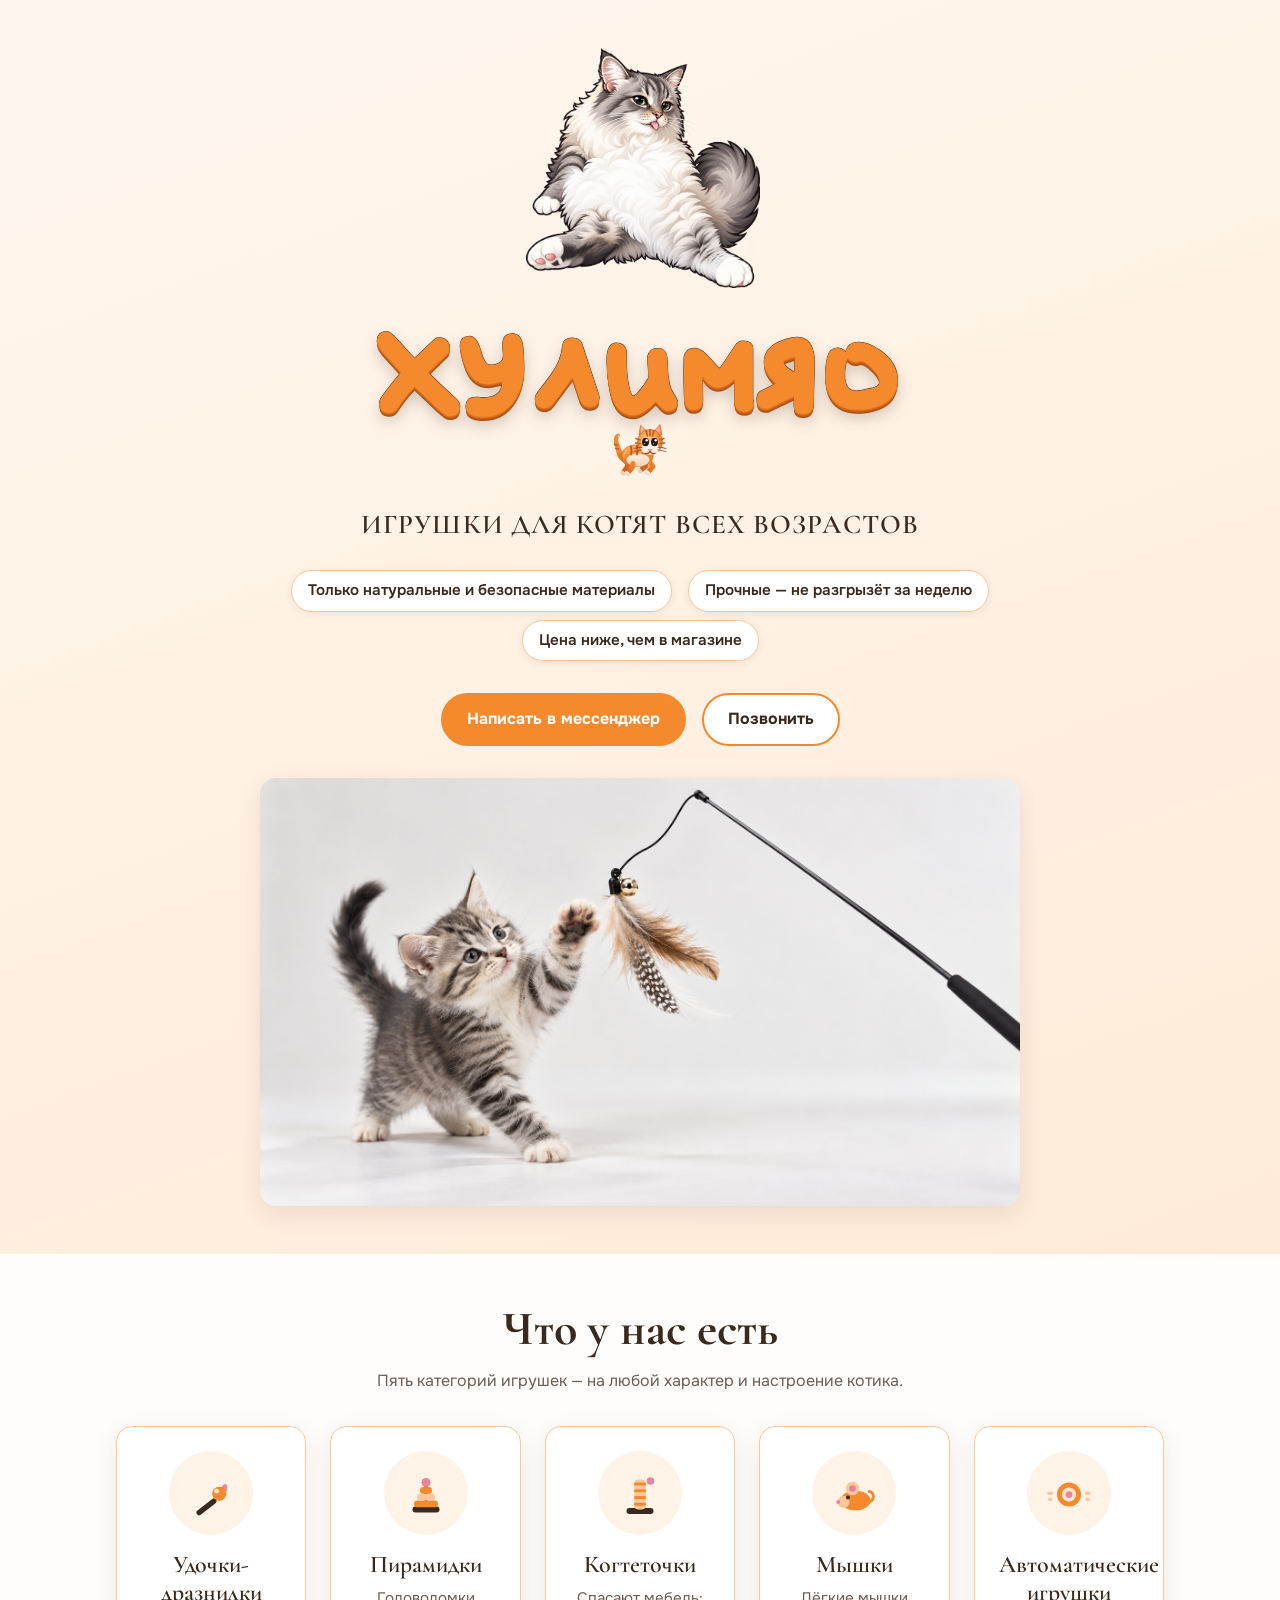
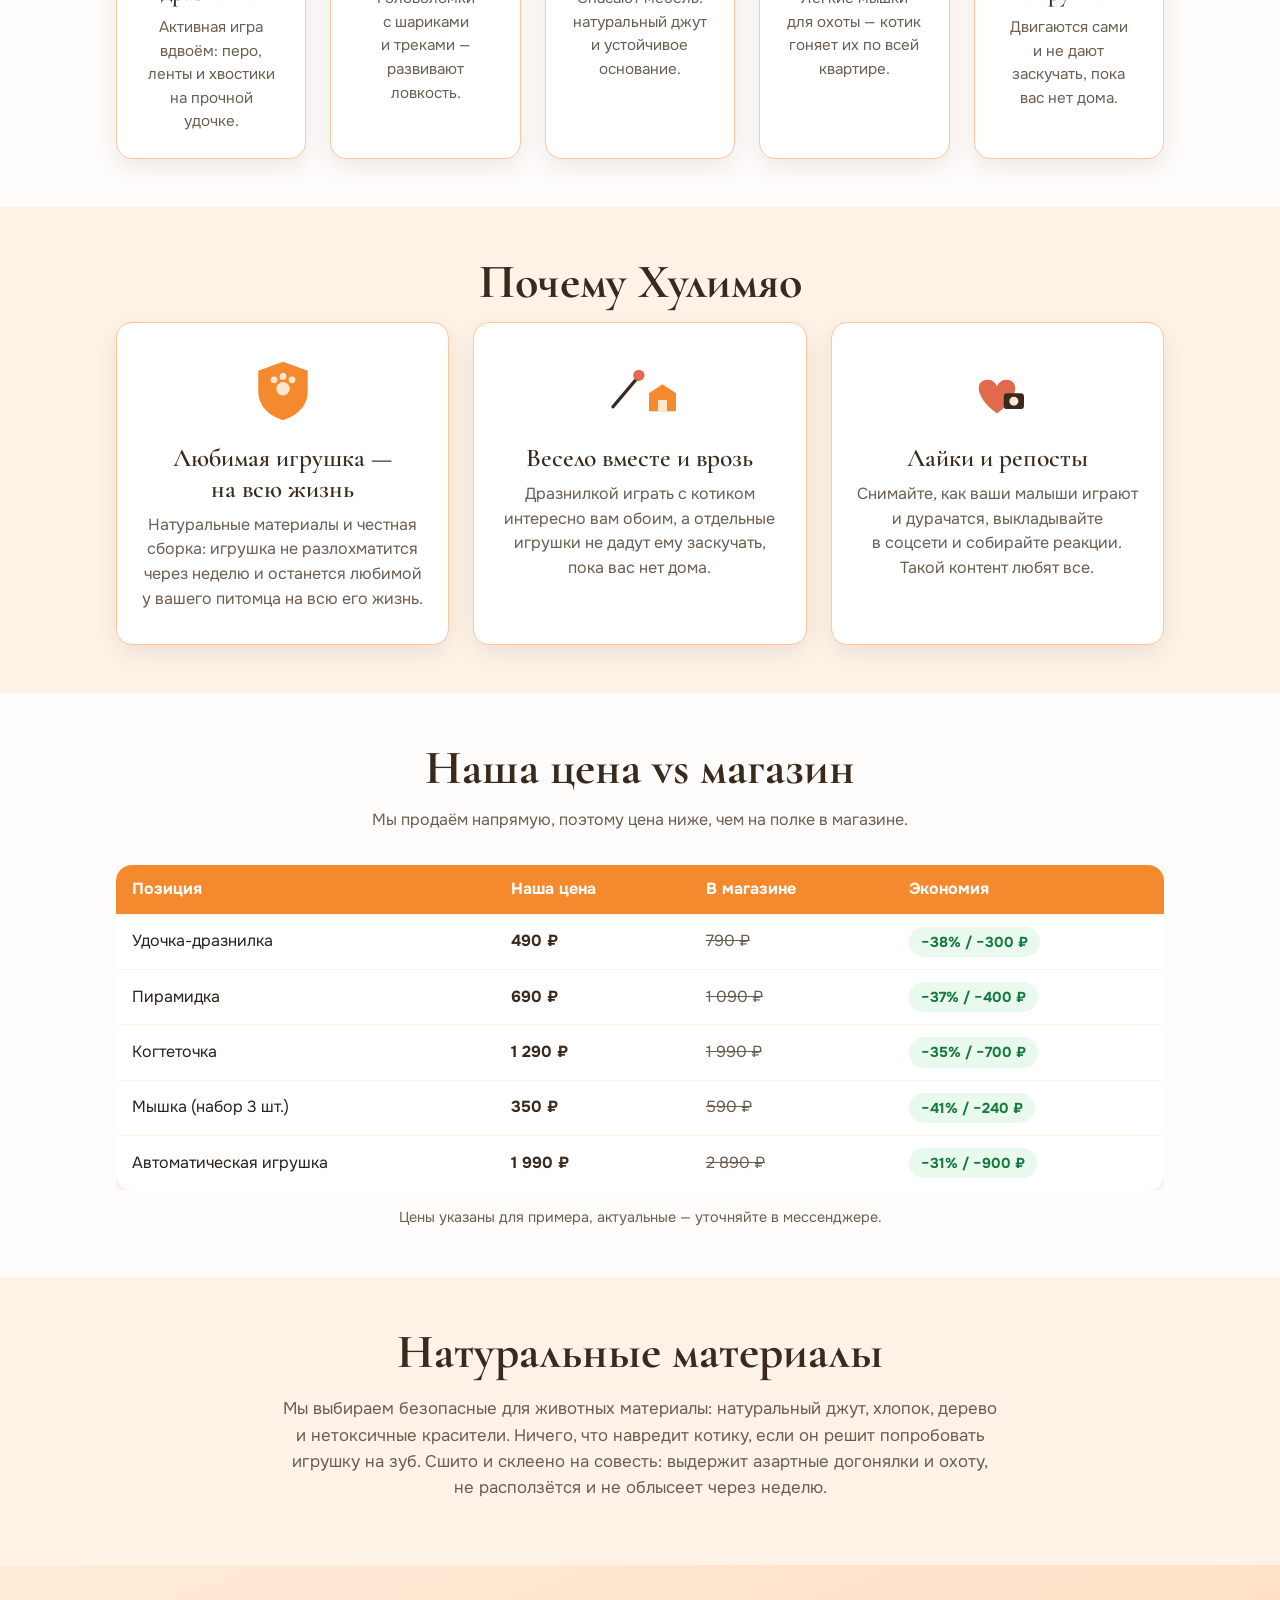
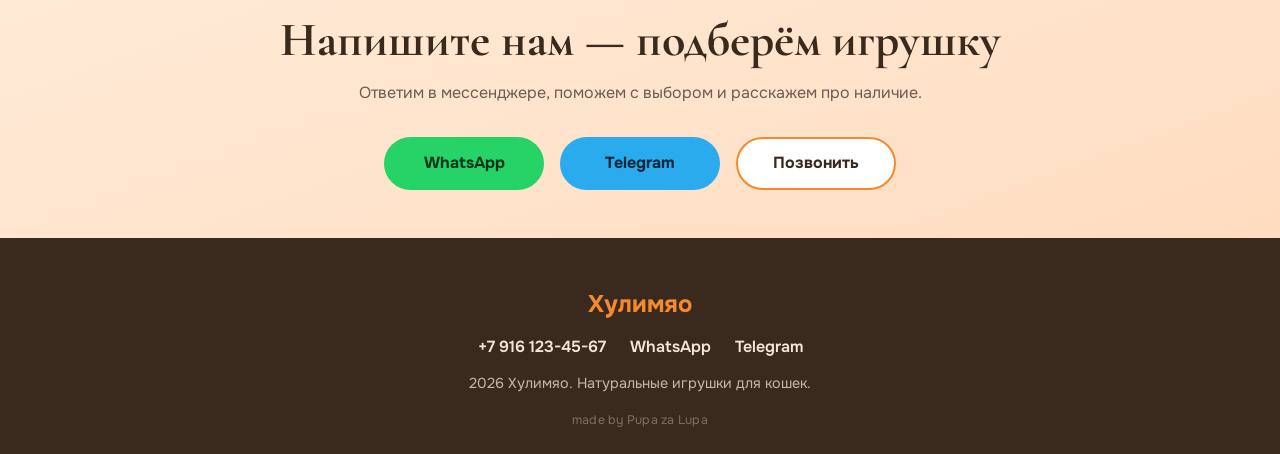
==== commit 0f74ad29: "Котёнок: мультяшные глаза, плоская мордашка, фикс обрезки ушей - Глаза: убрал зелёную радужку и щеле" ====
--- a/landing/index.html
+++ b/landing/index.html
@@ -323,11 +323,12 @@
           <stop offset="0" stop-color="#FFF3E6"/>
           <stop offset="1" stop-color="#F3CFAE"/>
         </linearGradient>
-        <radialGradient id="catEye" cx=".5" cy=".38" r=".72">
-          <stop offset="0" stop-color="#8AD177"/>
-          <stop offset=".65" stop-color="#5FB35A"/>
-          <stop offset="1" stop-color="#2E7D46"/>
-        </radialGradient>
+        <!-- Мордочка-«снаут»: почти плоский тон (низкий контраст), чтобы лицо
+             читалось фронтально-плоско, без выраженного 3D-рыла. -->
+        <linearGradient id="catSnout" x1="0" y1="0" x2="0" y2="1">
+          <stop offset="0" stop-color="#FFF6EC"/>
+          <stop offset="1" stop-color="#FBE6D2"/>
+        </linearGradient>
         <!-- Лапы: градиент в координатах viewBox (userSpaceOnUse) на всю длину
              ноги, чтобы бедро и голень тонировались единой заливкой без шва
              на колене (objectBoundingBox рестартовал бы градиент на каждом
@@ -406,7 +407,7 @@
           </g>
         </g>
 
-        <!-- ГОЛОВА: уши×2, череп, мордочка, большие зелёные глаза, нос, усы. -->
+        <!-- ГОЛОВА: уши×2, череп, плоская мордочка, мультяшные глаза, нос, усы. -->
         <g class="cat-head">
           <!-- уши — отдельные группы (independent jiggle) -->
           <g class="cat-ear cat-ear--l">
@@ -430,28 +431,27 @@
                 stroke-width="3" fill="none" stroke-linecap="round"/>
           <path d="M100 40 l8 -3 M100 47 l9 -1" stroke="#C85A2A"
                 stroke-width="3" fill="none" stroke-linecap="round"/>
-          <!-- кремовая мордочка + круглые щёки -->
-          <ellipse cx="80" cy="57" rx="19" ry="14" fill="url(#catCream)"/>
-          <!-- большие зелёные глаза: радужка+зрачок-щель+2 блика в группе -->
+          <!-- плоская кремовая мордочка (лёгкий тон, без выраженного объёма) -->
+          <ellipse cx="80" cy="57" rx="18.5" ry="12.5" fill="url(#catSnout)"/>
+          <!-- мультяшные глаза: тонкая белая склера + большой тёмный округлый
+               глаз-зрачок + белые блики; вся группа .cat-eye моргает вместе -->
           <g class="cat-eye cat-eye--l">
-            <ellipse cx="71" cy="44" rx="8.5" ry="10.5" fill="url(#catEye)"
-                     stroke="#2E7D46" stroke-width="1"/>
-            <ellipse cx="71" cy="44" rx="3" ry="8" fill="#17240F"/>
-            <circle cx="73.4" cy="40" r="2.6" fill="#FFFFFF"/>
-            <circle cx="69.4" cy="47.5" r="1.3" fill="#FFFFFF" opacity=".8"/>
+            <ellipse cx="71" cy="44" rx="8" ry="9.5" fill="#FFFFFF"/>
+            <ellipse cx="71" cy="44" rx="7" ry="8.5" fill="#231A12"/>
+            <circle cx="73.4" cy="40.5" r="2.4" fill="#FFFFFF"/>
+            <circle cx="69.4" cy="47.2" r="1.1" fill="#FFFFFF" opacity=".85"/>
           </g>
           <g class="cat-eye cat-eye--r">
-            <ellipse cx="89" cy="44" rx="8.5" ry="10.5" fill="url(#catEye)"
-                     stroke="#2E7D46" stroke-width="1"/>
-            <ellipse cx="89" cy="44" rx="3" ry="8" fill="#17240F"/>
-            <circle cx="91.4" cy="40" r="2.6" fill="#FFFFFF"/>
-            <circle cx="87.4" cy="47.5" r="1.3" fill="#FFFFFF" opacity=".8"/>
-          </g>
-          <!-- нос -->
-          <path d="M74 59 L86 59 L80 65 Z" fill="#E8859A"
-                stroke="#DB6E86" stroke-width=".8"/>
+            <ellipse cx="89" cy="44" rx="8" ry="9.5" fill="#FFFFFF"/>
+            <ellipse cx="89" cy="44" rx="7" ry="8.5" fill="#231A12"/>
+            <circle cx="91.4" cy="40.5" r="2.4" fill="#FFFFFF"/>
+            <circle cx="87.4" cy="47.2" r="1.1" fill="#FFFFFF" opacity=".85"/>
+          </g>
+          <!-- нос — компактный, плоско посаженный -->
+          <path d="M75.5 59 L84.5 59 L80 63.5 Z" fill="#E8859A"
+                stroke="#DB6E86" stroke-width=".7"/>
           <!-- улыбающийся рот -->
-          <path d="M80 65 q-5 5 -10 3 M80 65 q5 5 10 3"
+          <path d="M80 63.5 q-5 5 -10 3 M80 63.5 q5 5 10 3"
                 stroke="#8A4A2A" stroke-width="2.6" fill="none" stroke-linecap="round"/>
           <!-- усы -->
           <g stroke="#8A4A2A" stroke-width="1.8" stroke-linecap="round" opacity=".85">
--- a/landing/styles.css
+++ b/landing/styles.css
@@ -531,7 +531,11 @@
 #cat {
   margin: -30px 0 0 -30px;
 }
-.cat-svg { display: block; }
+/* overflow:visible — иначе корневой <svg> клипает всё за viewBox, и на прыжке
+   (риг уезжает вверх) кончики ушей и хвост срезаются по верху вьюпорта.
+   Контейнер #cat не клипает (у него нет overflow:hidden), центровка спрайта
+   на координате курсора не меняется. */
+.cat-svg { display: block; overflow: visible; }
 
 /* Точки вращения суставов рига. Урок пробы: transform-box:fill-box на <g> в
    ряде браузеров даёт нулевой bbox → transform-origin в % не срабатывает.
@@ -746,7 +750,7 @@
   97%           { transform: rotate(-2deg); }
 }
 /* Большие глаза моргают: почти весь цикл открыты, изредка короткое схлопывание
-   века через scaleY (origin по центру глаза). Радужка+зрачок+блики
+   века через scaleY (origin по центру глаза). Склера+тёмный глаз+блики
    сгруппированы в .cat-eye и моргают вместе. Общий кейфрейм для бега и покоя —
    разница только в длительности. */
 @keyframes eye-blink {
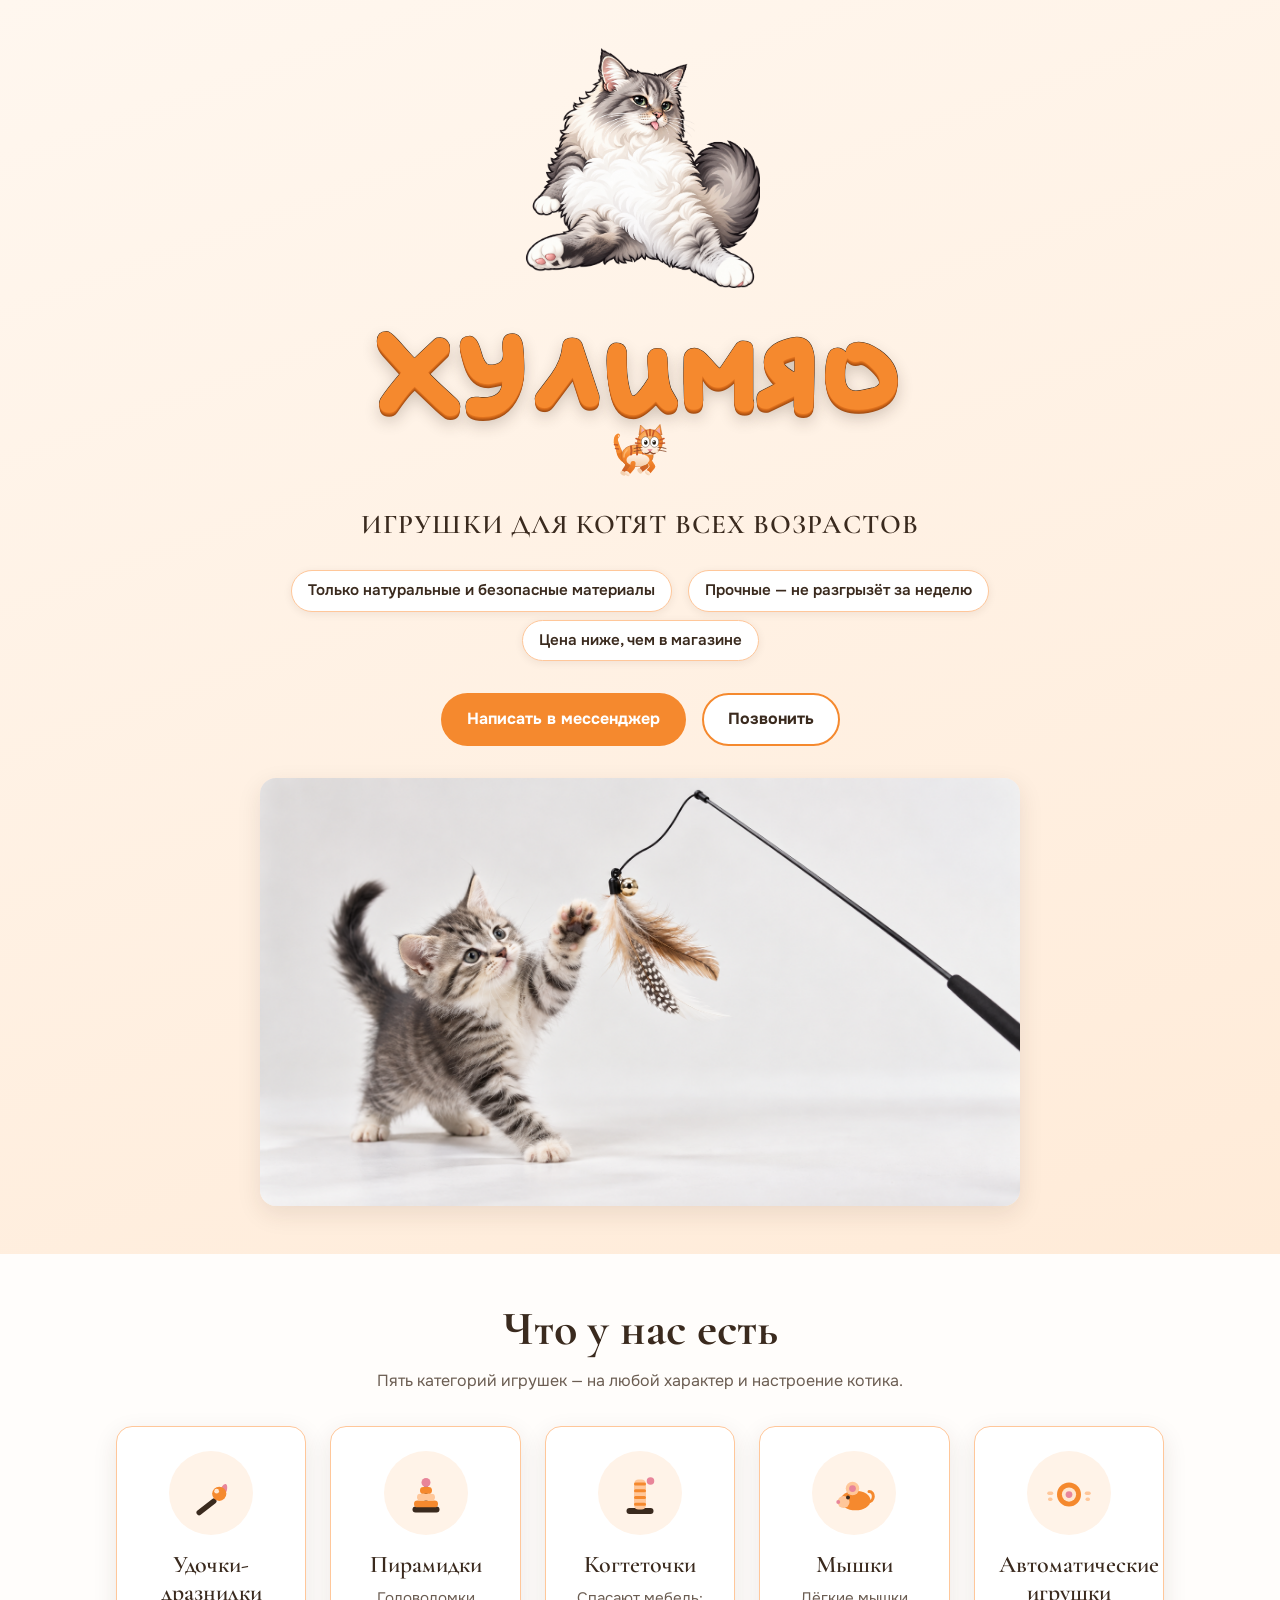
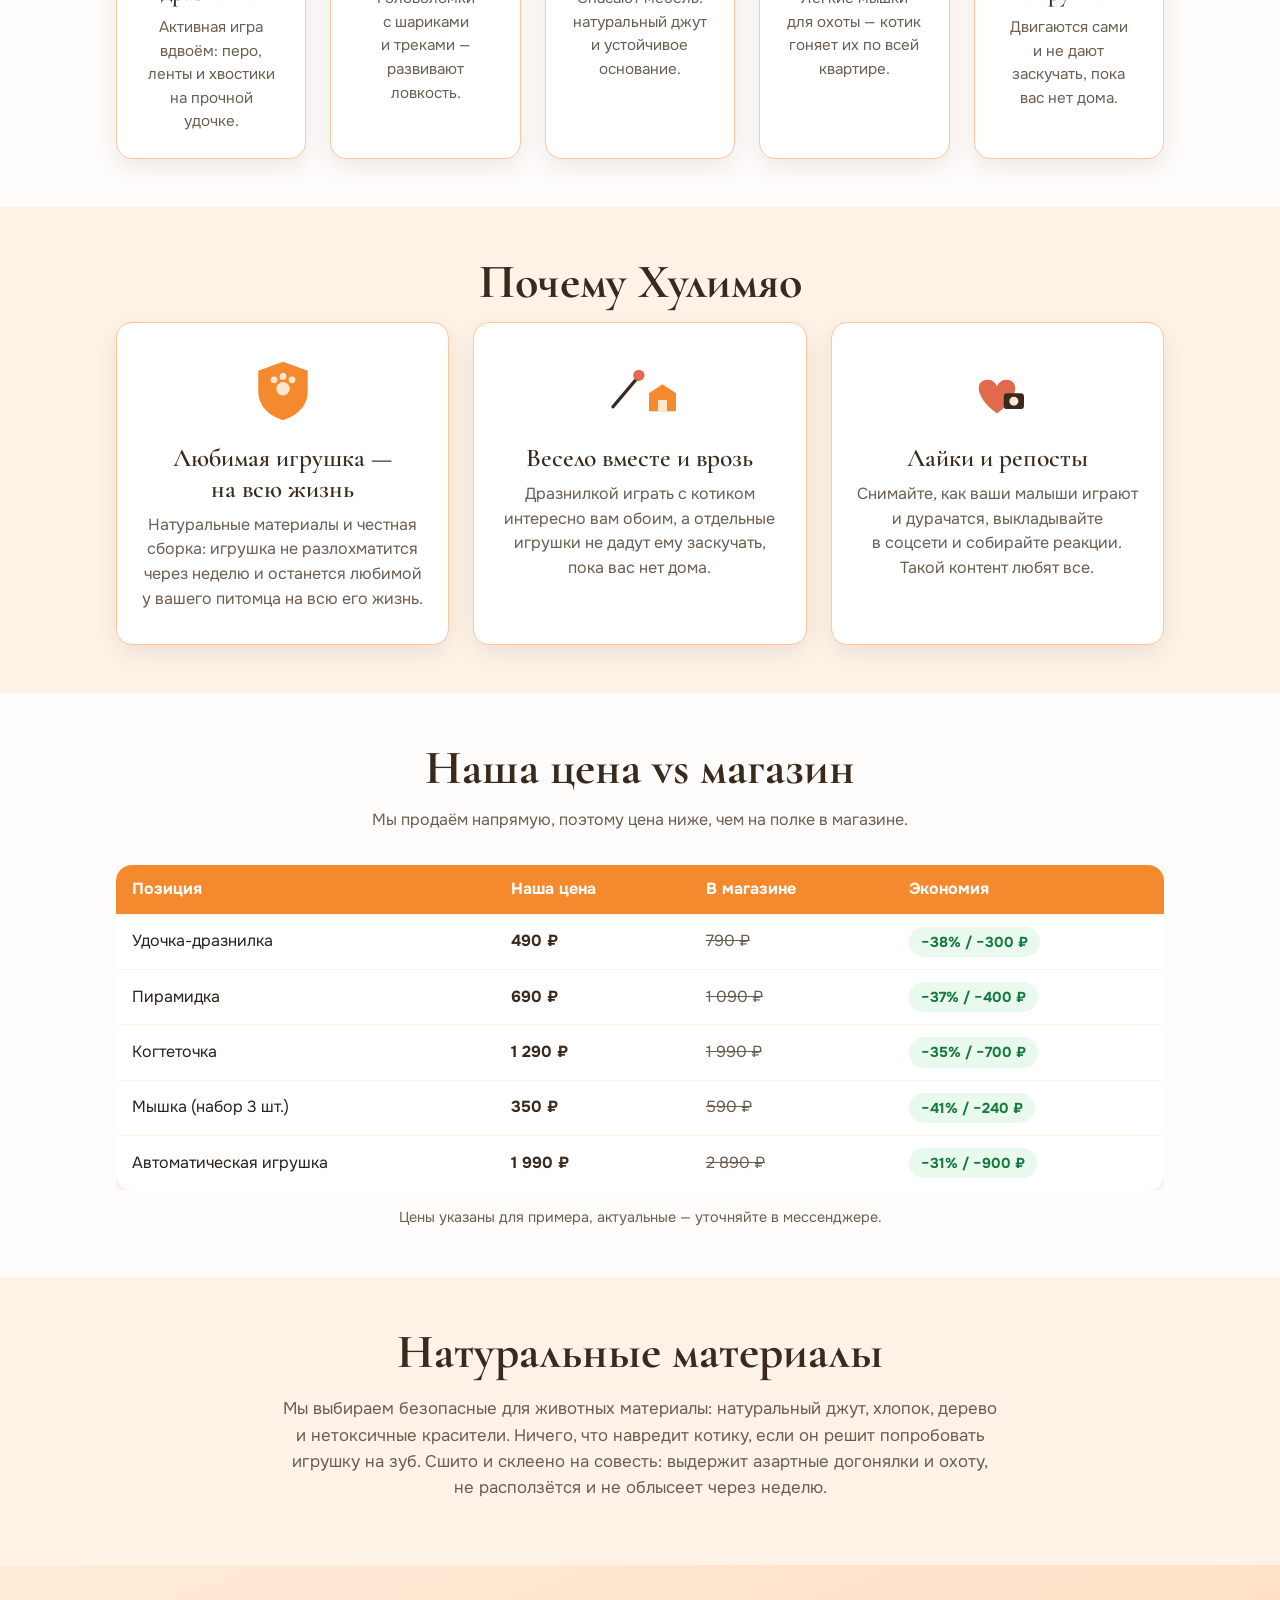
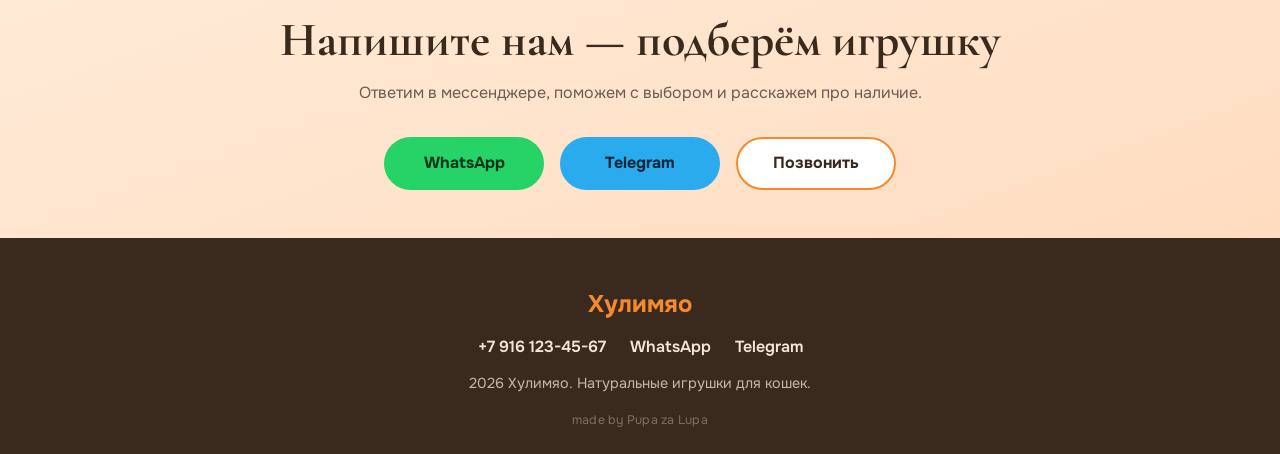
==== commit f76bb3cf: "Переделать глаза котёнка под «кота Тома»: белые с чёрными зрачками Крупный белый глаз-яблоко с тонки" ====
--- a/landing/index.html
+++ b/landing/index.html
@@ -433,19 +433,20 @@
                 stroke-width="3" fill="none" stroke-linecap="round"/>
           <!-- плоская кремовая мордочка (лёгкий тон, без выраженного объёма) -->
           <ellipse cx="80" cy="57" rx="18.5" ry="12.5" fill="url(#catSnout)"/>
-          <!-- мультяшные глаза: тонкая белая склера + большой тёмный округлый
-               глаз-зрачок + белые блики; вся группа .cat-eye моргает вместе -->
+          <!-- глаза «кота Тома»: крупный белый глаз-яблоко с тонким тёмным
+               контуром + средний чёрный зрачок + белый блик; вся группа
+               .cat-eye моргает вместе (белок+зрачок+блик) -->
           <g class="cat-eye cat-eye--l">
-            <ellipse cx="71" cy="44" rx="8" ry="9.5" fill="#FFFFFF"/>
-            <ellipse cx="71" cy="44" rx="7" ry="8.5" fill="#231A12"/>
-            <circle cx="73.4" cy="40.5" r="2.4" fill="#FFFFFF"/>
-            <circle cx="69.4" cy="47.2" r="1.1" fill="#FFFFFF" opacity=".85"/>
+            <ellipse cx="71" cy="44" rx="8.6" ry="10.6" fill="#FFFFFF"
+                     stroke="#4A3120" stroke-width=".9"/>
+            <ellipse cx="71.6" cy="45" rx="3.6" ry="4.6" fill="#20180F"/>
+            <circle cx="70.2" cy="42.8" r="1.5" fill="#FFFFFF"/>
           </g>
           <g class="cat-eye cat-eye--r">
-            <ellipse cx="89" cy="44" rx="8" ry="9.5" fill="#FFFFFF"/>
-            <ellipse cx="89" cy="44" rx="7" ry="8.5" fill="#231A12"/>
-            <circle cx="91.4" cy="40.5" r="2.4" fill="#FFFFFF"/>
-            <circle cx="87.4" cy="47.2" r="1.1" fill="#FFFFFF" opacity=".85"/>
+            <ellipse cx="89" cy="44" rx="8.6" ry="10.6" fill="#FFFFFF"
+                     stroke="#4A3120" stroke-width=".9"/>
+            <ellipse cx="88.4" cy="45" rx="3.6" ry="4.6" fill="#20180F"/>
+            <circle cx="87.6" cy="42.8" r="1.5" fill="#FFFFFF"/>
           </g>
           <!-- нос — компактный, плоско посаженный -->
           <path d="M75.5 59 L84.5 59 L80 63.5 Z" fill="#E8859A"
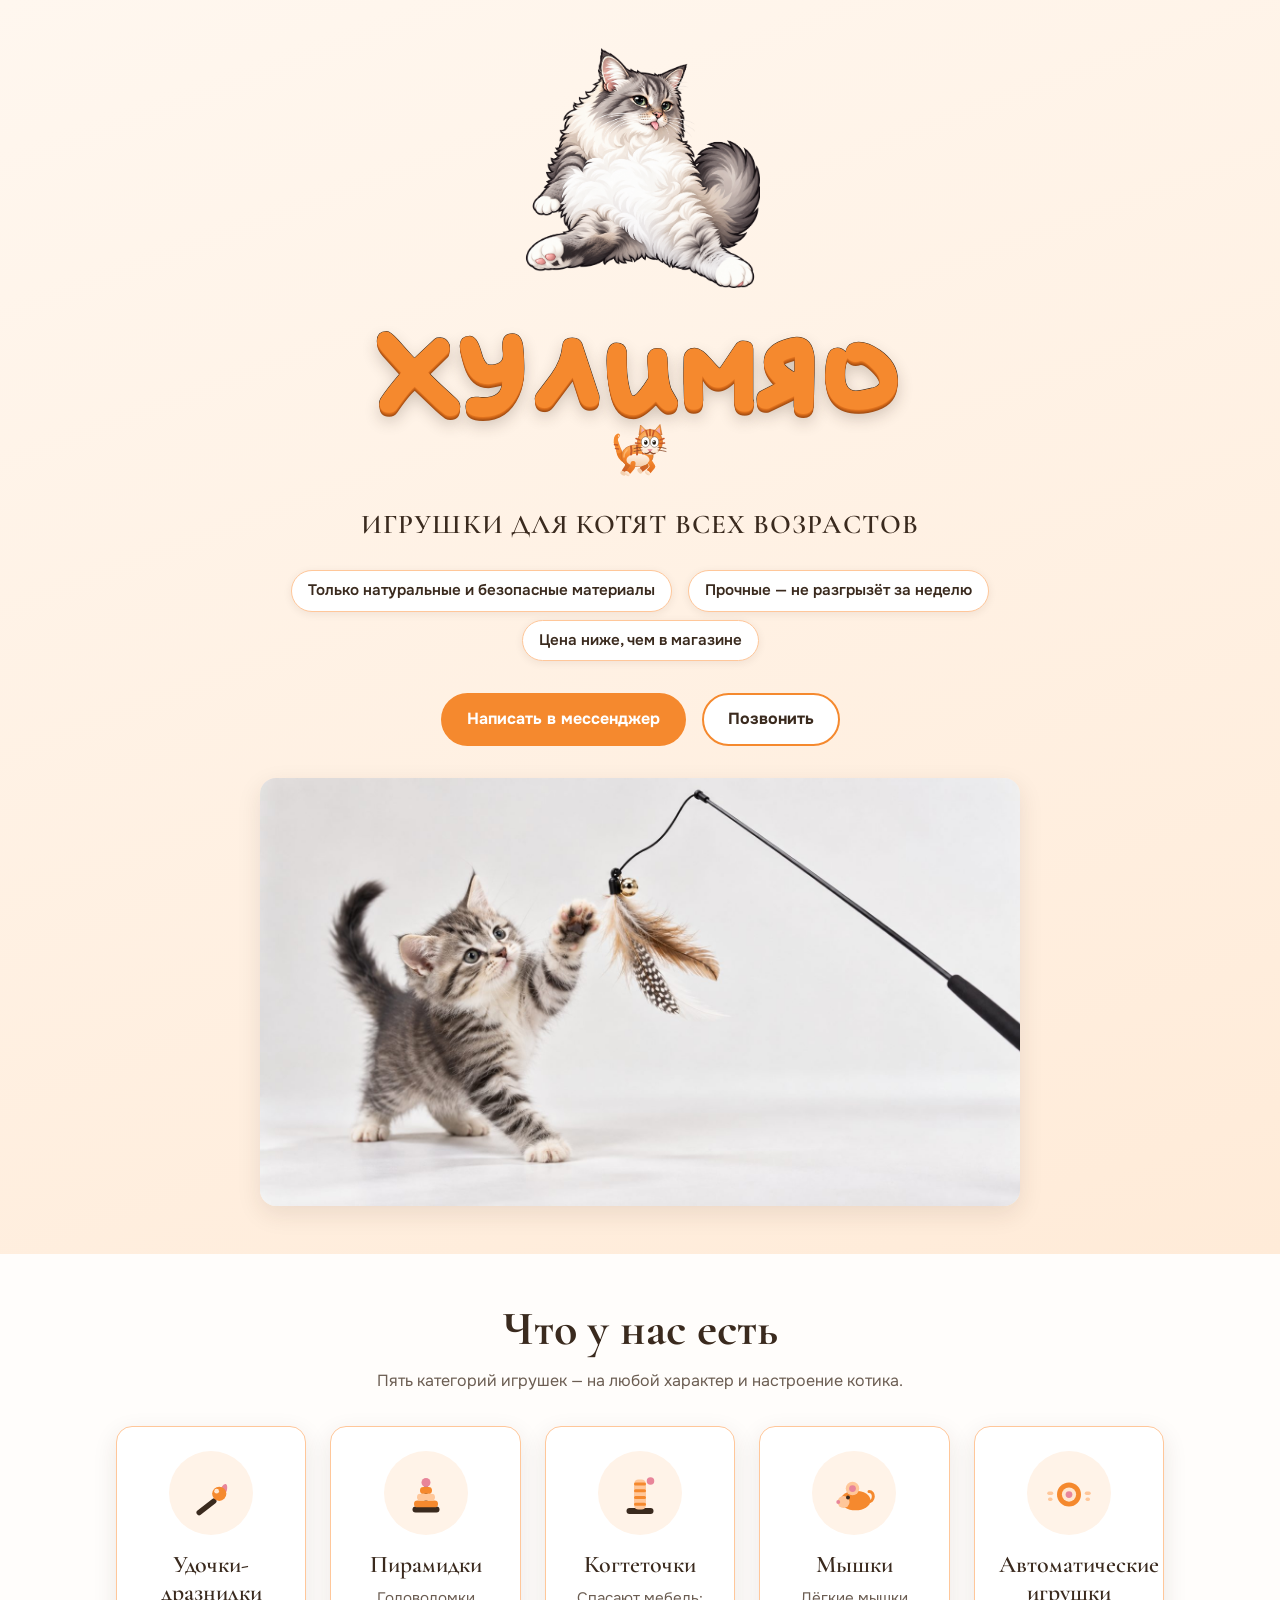
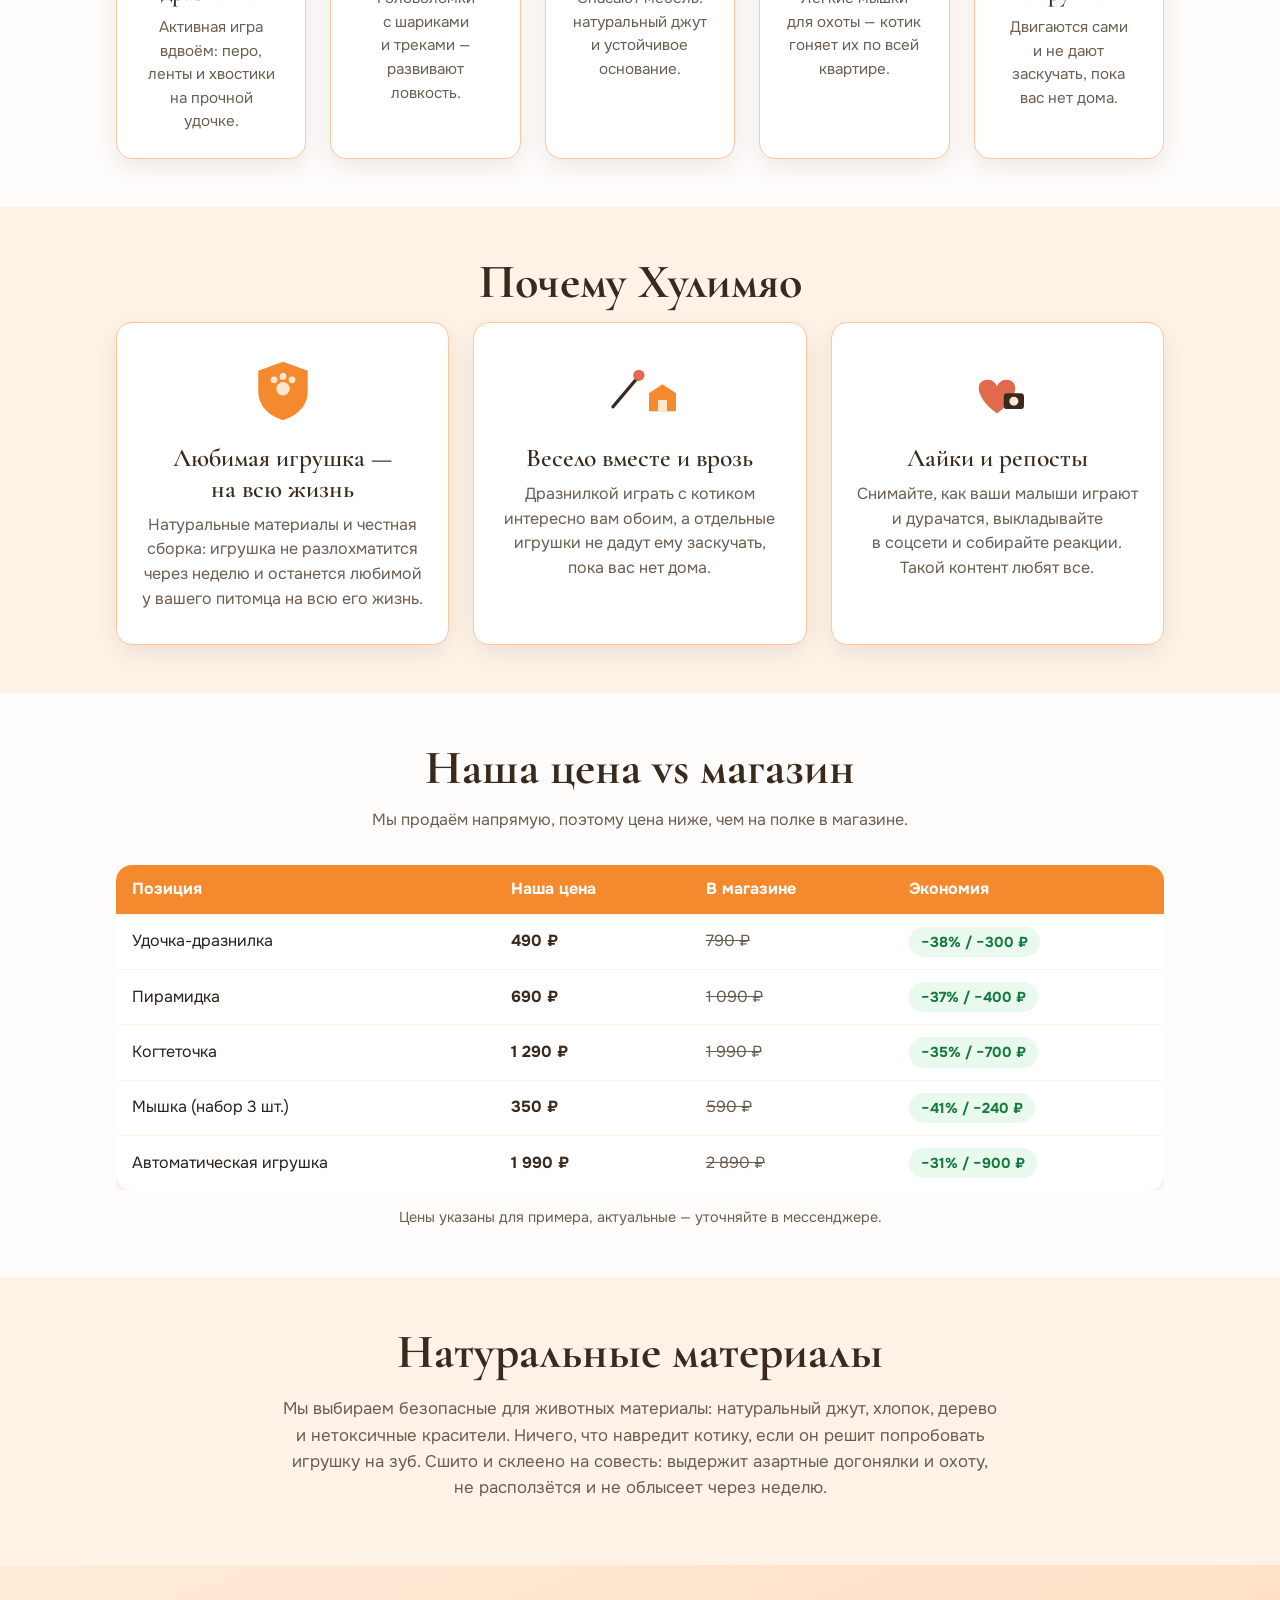
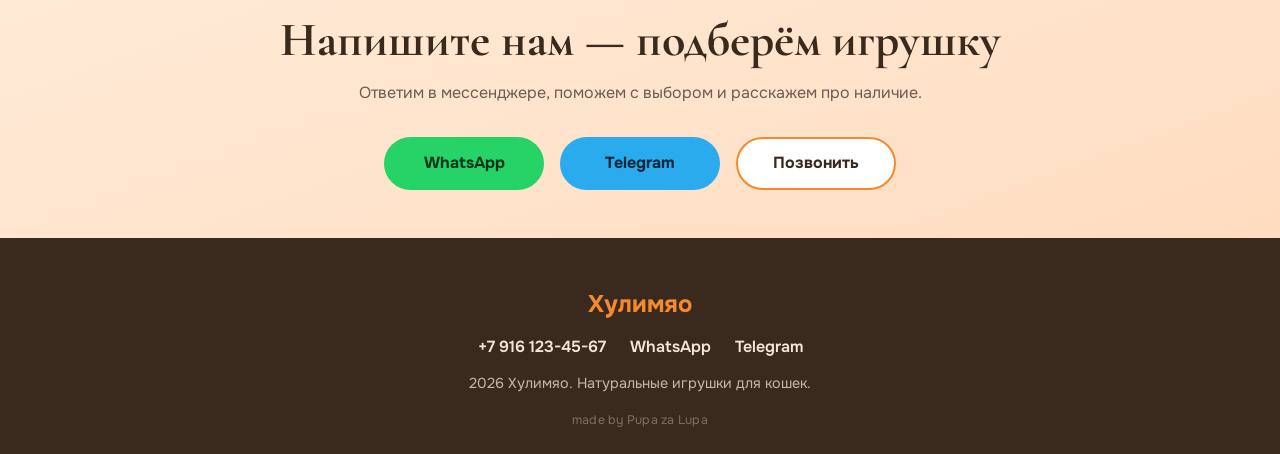
==== commit 7e224605: "Optimize hero photos: PNG->JPG (~7.3MB -> ~0.5MB), update refs Co-Authored-By: Claude Opus 4.8 <nore" ====
--- a/landing/index.html
+++ b/landing/index.html
@@ -54,13 +54,13 @@
            Пути к фото живут только здесь (в src); JS берёт слайды из DOM.
            Первый слайд (above-the-fold, LCP) грузим eager, остальные lazy. -->
       <div class="hero__gallery" role="group" aria-label="Фотогалерея игрушек Хулимяо">
-        <img class="slide slide--active" src="assets/photos/photo-1.png"
+        <img class="slide slide--active" src="assets/photos/photo-1.jpg"
              alt="Игрушка Хулимяо — фото 1" loading="eager" decoding="async">
-        <img class="slide" src="assets/photos/photo-2.png"
+        <img class="slide" src="assets/photos/photo-2.jpg"
              alt="Игрушка Хулимяо — фото 2" loading="lazy" decoding="async">
-        <img class="slide" src="assets/photos/photo-3.png"
+        <img class="slide" src="assets/photos/photo-3.jpg"
              alt="Игрушка Хулимяо — фото 3" loading="lazy" decoding="async">
-        <img class="slide" src="assets/photos/photo-4.png"
+        <img class="slide" src="assets/photos/photo-4.jpg"
              alt="Игрушка Хулимяо — фото 4" loading="lazy" decoding="async">
       </div>
 
